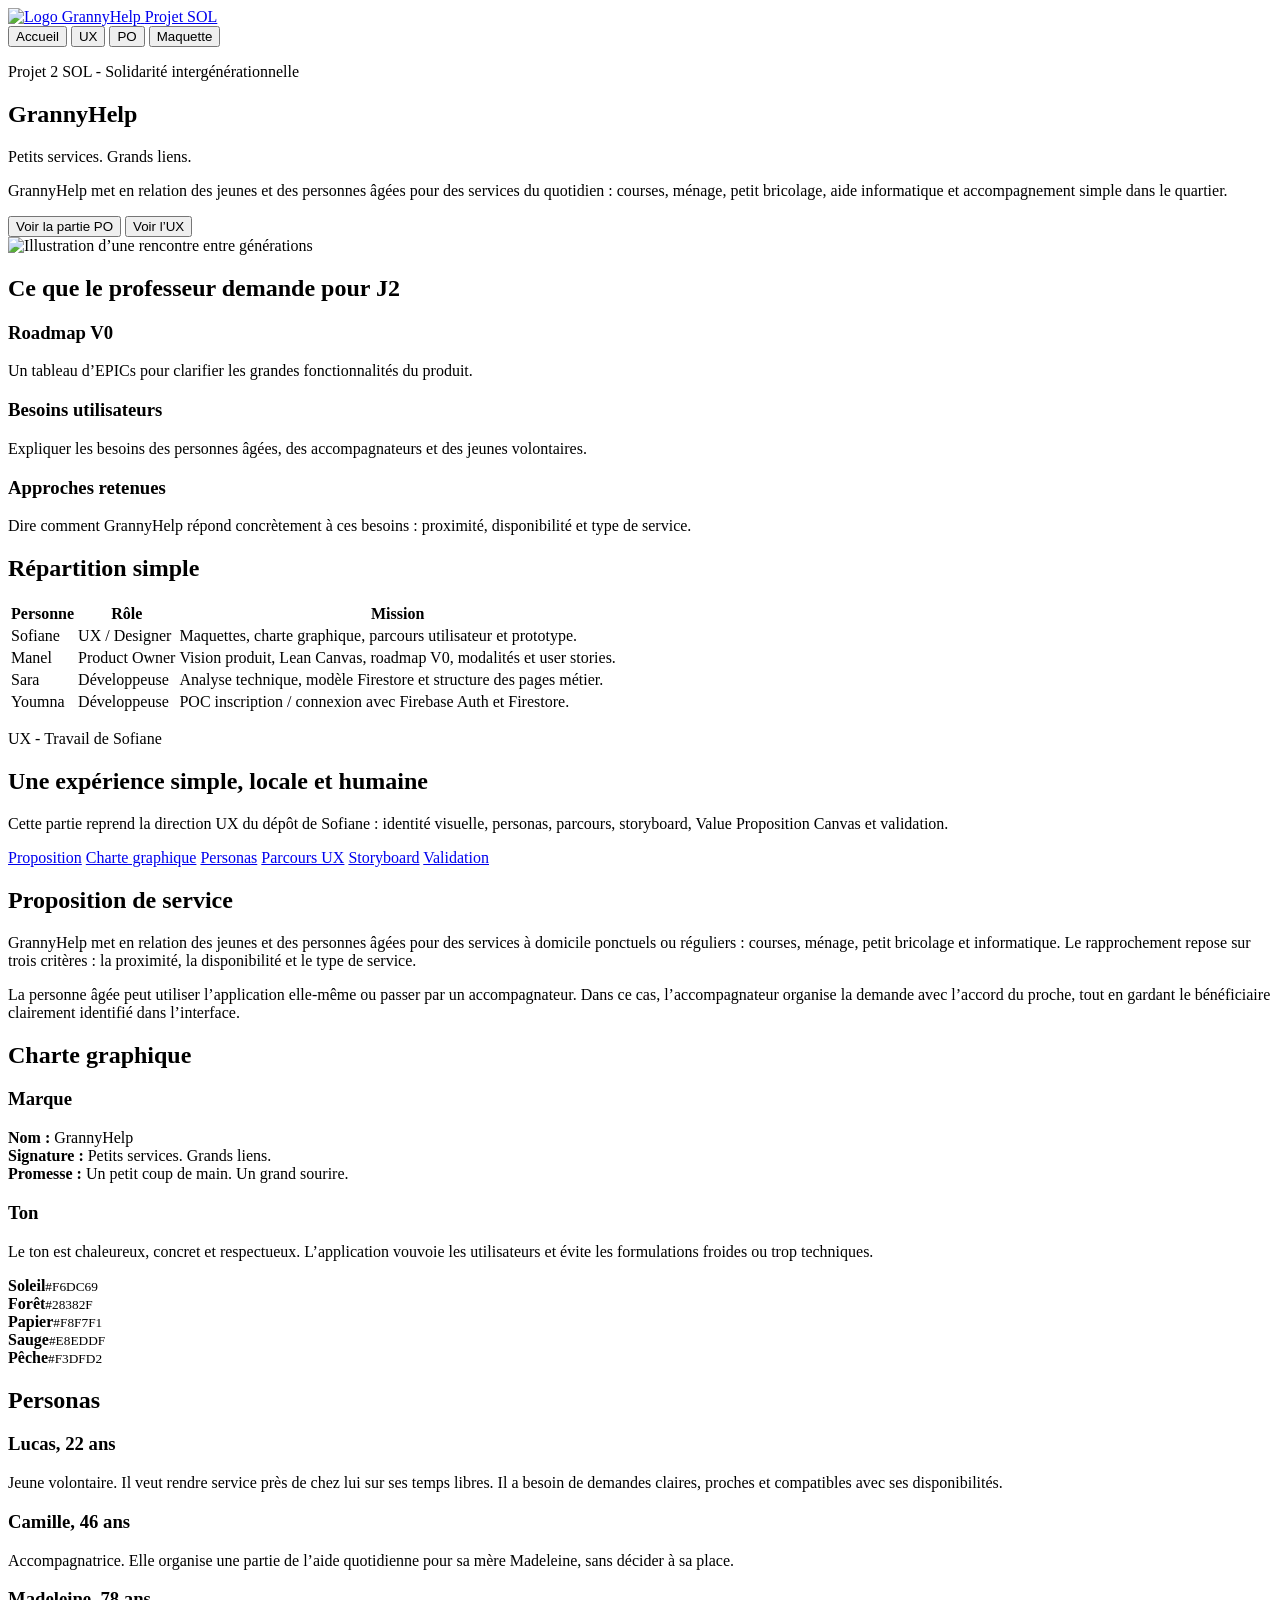
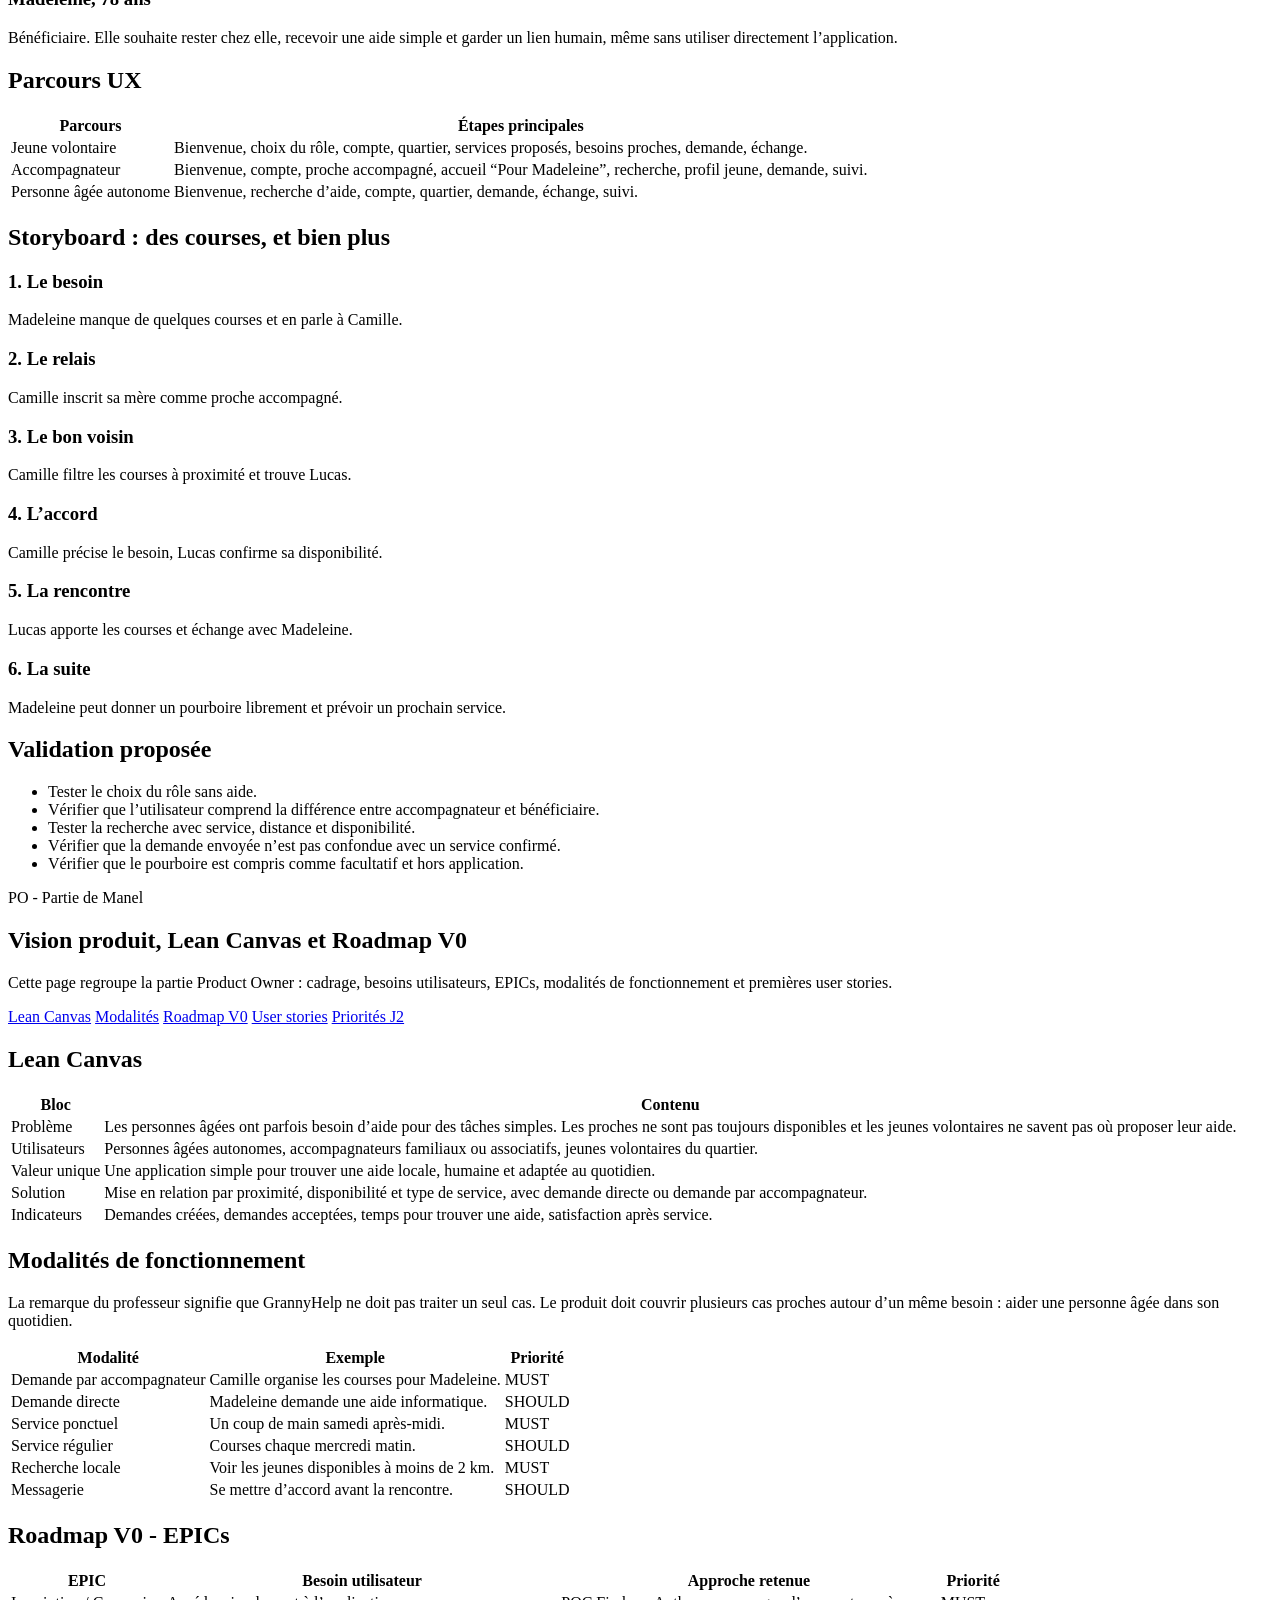
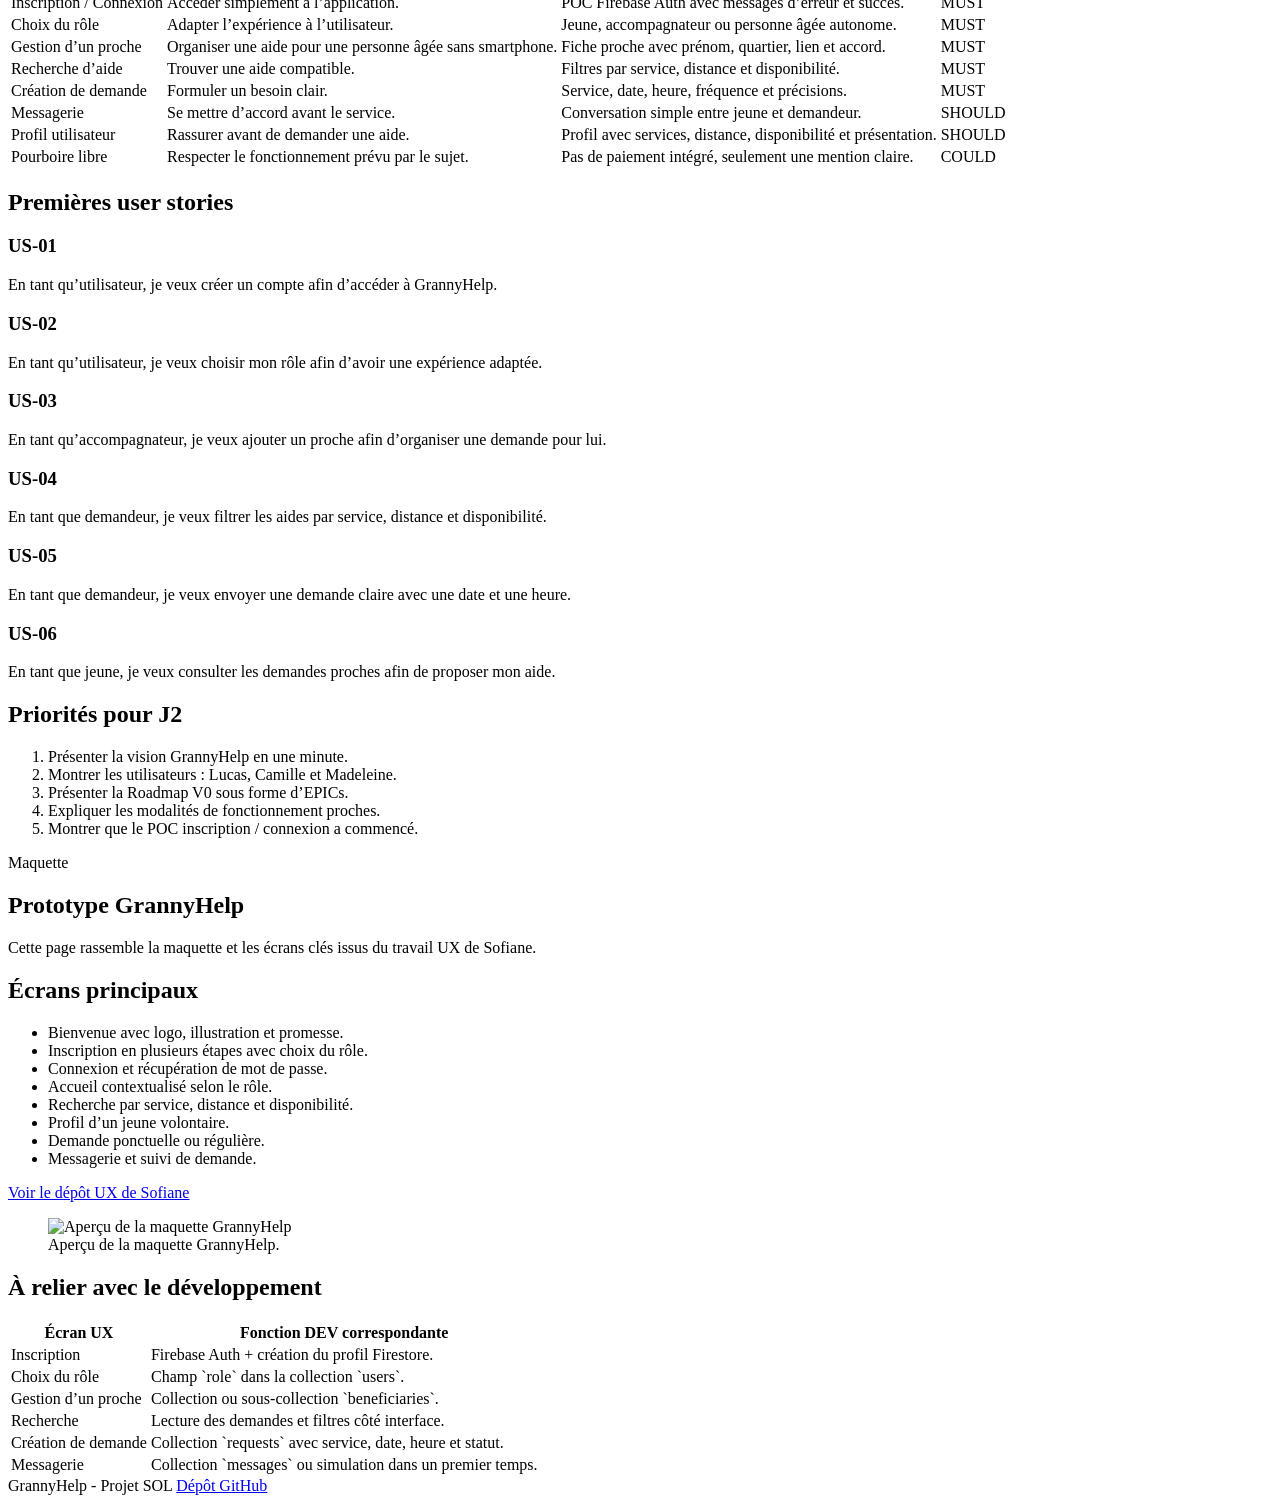
==== index.html @ 45eb7503 "site: add SOL presentation website" ====
<!doctype html>
<html lang="fr">
<head>
  <meta charset="utf-8">
  <meta name="viewport" content="width=device-width, initial-scale=1">
  <title>GrannyHelp - Projet SOL</title>
  <link rel="stylesheet" href="styles.css">
</head>
<body>
  <header class="topbar">
    <a class="brand" href="#accueil" aria-label="Accueil GrannyHelp">
      <img src="https://raw.githubusercontent.com/soooofiane/UX-Sol/main/Group%201.png" alt="Logo GrannyHelp">
      <span>Projet SOL</span>
    </a>
    <nav class="main-nav" aria-label="Navigation principale">
      <button class="nav-link active" data-page="accueil">Accueil</button>
      <button class="nav-link" data-page="ux">UX</button>
      <button class="nav-link" data-page="po">PO</button>
      <button class="nav-link" data-page="maquette">Maquette</button>
    </nav>
  </header>

  <main>
    <section id="accueil" class="page active-page">
      <div class="hero">
        <div class="hero-copy">
          <p class="eyebrow">Projet 2 SOL - Solidarité intergénérationnelle</p>
          <h1>GrannyHelp</h1>
          <p class="tagline">Petits services. Grands liens.</p>
          <p class="lead">GrannyHelp met en relation des jeunes et des personnes âgées pour des services du quotidien : courses, ménage, petit bricolage, aide informatique et accompagnement simple dans le quartier.</p>
          <div class="hero-actions">
            <button class="primary-action" data-page="po">Voir la partie PO</button>
            <button class="secondary-action" data-page="ux">Voir l’UX</button>
          </div>
        </div>
        <div class="hero-visual">
          <img src="https://raw.githubusercontent.com/soooofiane/UX-Sol/main/Frame.png" alt="Illustration d’une rencontre entre générations">
        </div>
      </div>

      <section class="section-band">
        <h2>Ce que le professeur demande pour J2</h2>
        <div class="grid three">
          <article class="card"><h3>Roadmap V0</h3><p>Un tableau d’EPICs pour clarifier les grandes fonctionnalités du produit.</p></article>
          <article class="card"><h3>Besoins utilisateurs</h3><p>Expliquer les besoins des personnes âgées, des accompagnateurs et des jeunes volontaires.</p></article>
          <article class="card"><h3>Approches retenues</h3><p>Dire comment GrannyHelp répond concrètement à ces besoins : proximité, disponibilité et type de service.</p></article>
        </div>
      </section>

      <section class="section-band muted-band">
        <h2>Répartition simple</h2>
        <div class="table-wrap">
          <table>
            <thead><tr><th>Personne</th><th>Rôle</th><th>Mission</th></tr></thead>
            <tbody>
              <tr><td>Sofiane</td><td>UX / Designer</td><td>Maquettes, charte graphique, parcours utilisateur et prototype.</td></tr>
              <tr><td>Manel</td><td>Product Owner</td><td>Vision produit, Lean Canvas, roadmap V0, modalités et user stories.</td></tr>
              <tr><td>Sara</td><td>Développeuse</td><td>Analyse technique, modèle Firestore et structure des pages métier.</td></tr>
              <tr><td>Youmna</td><td>Développeuse</td><td>POC inscription / connexion avec Firebase Auth et Firestore.</td></tr>
            </tbody>
          </table>
        </div>
      </section>
    </section>

    <section id="ux" class="page">
      <div class="page-heading">
        <p class="eyebrow">UX - Travail de Sofiane</p>
        <h1>Une expérience simple, locale et humaine</h1>
        <p>Cette partie reprend la direction UX du dépôt de Sofiane : identité visuelle, personas, parcours, storyboard, Value Proposition Canvas et validation.</p>
      </div>

      <div class="subnav" aria-label="Sous-menu UX">
        <a href="#ux-proposition">Proposition</a>
        <a href="#ux-charte">Charte graphique</a>
        <a href="#ux-personas">Personas</a>
        <a href="#ux-parcours">Parcours UX</a>
        <a href="#ux-storyboard">Storyboard</a>
        <a href="#ux-validation">Validation</a>
      </div>

      <section id="ux-proposition" class="section-band">
        <h2>Proposition de service</h2>
        <p>GrannyHelp met en relation des jeunes et des personnes âgées pour des services à domicile ponctuels ou réguliers : courses, ménage, petit bricolage et informatique. Le rapprochement repose sur trois critères : la proximité, la disponibilité et le type de service.</p>
        <p>La personne âgée peut utiliser l’application elle-même ou passer par un accompagnateur. Dans ce cas, l’accompagnateur organise la demande avec l’accord du proche, tout en gardant le bénéficiaire clairement identifié dans l’interface.</p>
      </section>

      <section id="ux-charte" class="section-band muted-band">
        <h2>Charte graphique</h2>
        <div class="grid two">
          <article class="card"><h3>Marque</h3><p><strong>Nom :</strong> GrannyHelp<br><strong>Signature :</strong> Petits services. Grands liens.<br><strong>Promesse :</strong> Un petit coup de main. Un grand sourire.</p></article>
          <article class="card"><h3>Ton</h3><p>Le ton est chaleureux, concret et respectueux. L’application vouvoie les utilisateurs et évite les formulations froides ou trop techniques.</p></article>
        </div>
        <div class="swatches">
          <div><span style="background:#F6DC69"></span><strong>Soleil</strong><small>#F6DC69</small></div>
          <div><span style="background:#28382F"></span><strong>Forêt</strong><small>#28382F</small></div>
          <div><span style="background:#F8F7F1"></span><strong>Papier</strong><small>#F8F7F1</small></div>
          <div><span style="background:#E8EDDF"></span><strong>Sauge</strong><small>#E8EDDF</small></div>
          <div><span style="background:#F3DFD2"></span><strong>Pêche</strong><small>#F3DFD2</small></div>
        </div>
      </section>

      <section id="ux-personas" class="section-band">
        <h2>Personas</h2>
        <div class="grid three">
          <article class="card"><h3>Lucas, 22 ans</h3><p>Jeune volontaire. Il veut rendre service près de chez lui sur ses temps libres. Il a besoin de demandes claires, proches et compatibles avec ses disponibilités.</p></article>
          <article class="card"><h3>Camille, 46 ans</h3><p>Accompagnatrice. Elle organise une partie de l’aide quotidienne pour sa mère Madeleine, sans décider à sa place.</p></article>
          <article class="card"><h3>Madeleine, 78 ans</h3><p>Bénéficiaire. Elle souhaite rester chez elle, recevoir une aide simple et garder un lien humain, même sans utiliser directement l’application.</p></article>
        </div>
      </section>

      <section id="ux-parcours" class="section-band muted-band">
        <h2>Parcours UX</h2>
        <div class="table-wrap">
          <table>
            <thead><tr><th>Parcours</th><th>Étapes principales</th></tr></thead>
            <tbody>
              <tr><td>Jeune volontaire</td><td>Bienvenue, choix du rôle, compte, quartier, services proposés, besoins proches, demande, échange.</td></tr>
              <tr><td>Accompagnateur</td><td>Bienvenue, compte, proche accompagné, accueil “Pour Madeleine”, recherche, profil jeune, demande, suivi.</td></tr>
              <tr><td>Personne âgée autonome</td><td>Bienvenue, recherche d’aide, compte, quartier, demande, échange, suivi.</td></tr>
            </tbody>
          </table>
        </div>
      </section>

      <section id="ux-storyboard" class="section-band">
        <h2>Storyboard : des courses, et bien plus</h2>
        <div class="grid three">
          <article class="card"><h3>1. Le besoin</h3><p>Madeleine manque de quelques courses et en parle à Camille.</p></article>
          <article class="card"><h3>2. Le relais</h3><p>Camille inscrit sa mère comme proche accompagné.</p></article>
          <article class="card"><h3>3. Le bon voisin</h3><p>Camille filtre les courses à proximité et trouve Lucas.</p></article>
          <article class="card"><h3>4. L’accord</h3><p>Camille précise le besoin, Lucas confirme sa disponibilité.</p></article>
          <article class="card"><h3>5. La rencontre</h3><p>Lucas apporte les courses et échange avec Madeleine.</p></article>
          <article class="card"><h3>6. La suite</h3><p>Madeleine peut donner un pourboire librement et prévoir un prochain service.</p></article>
        </div>
      </section>

      <section id="ux-validation" class="section-band muted-band">
        <h2>Validation proposée</h2>
        <ul class="checklist">
          <li>Tester le choix du rôle sans aide.</li>
          <li>Vérifier que l’utilisateur comprend la différence entre accompagnateur et bénéficiaire.</li>
          <li>Tester la recherche avec service, distance et disponibilité.</li>
          <li>Vérifier que la demande envoyée n’est pas confondue avec un service confirmé.</li>
          <li>Vérifier que le pourboire est compris comme facultatif et hors application.</li>
        </ul>
      </section>
    </section>

    <section id="po" class="page">
      <div class="page-heading">
        <p class="eyebrow">PO - Partie de Manel</p>
        <h1>Vision produit, Lean Canvas et Roadmap V0</h1>
        <p>Cette page regroupe la partie Product Owner : cadrage, besoins utilisateurs, EPICs, modalités de fonctionnement et premières user stories.</p>
      </div>

      <div class="subnav" aria-label="Sous-menu PO">
        <a href="#po-lean">Lean Canvas</a>
        <a href="#po-modalites">Modalités</a>
        <a href="#po-roadmap">Roadmap V0</a>
        <a href="#po-stories">User stories</a>
        <a href="#po-priorites">Priorités J2</a>
      </div>

      <section id="po-lean" class="section-band">
        <h2>Lean Canvas</h2>
        <div class="table-wrap">
          <table>
            <thead><tr><th>Bloc</th><th>Contenu</th></tr></thead>
            <tbody>
              <tr><td>Problème</td><td>Les personnes âgées ont parfois besoin d’aide pour des tâches simples. Les proches ne sont pas toujours disponibles et les jeunes volontaires ne savent pas où proposer leur aide.</td></tr>
              <tr><td>Utilisateurs</td><td>Personnes âgées autonomes, accompagnateurs familiaux ou associatifs, jeunes volontaires du quartier.</td></tr>
              <tr><td>Valeur unique</td><td>Une application simple pour trouver une aide locale, humaine et adaptée au quotidien.</td></tr>
              <tr><td>Solution</td><td>Mise en relation par proximité, disponibilité et type de service, avec demande directe ou demande par accompagnateur.</td></tr>
              <tr><td>Indicateurs</td><td>Demandes créées, demandes acceptées, temps pour trouver une aide, satisfaction après service.</td></tr>
            </tbody>
          </table>
        </div>
      </section>

      <section id="po-modalites" class="section-band muted-band">
        <h2>Modalités de fonctionnement</h2>
        <p>La remarque du professeur signifie que GrannyHelp ne doit pas traiter un seul cas. Le produit doit couvrir plusieurs cas proches autour d’un même besoin : aider une personne âgée dans son quotidien.</p>
        <div class="table-wrap">
          <table>
            <thead><tr><th>Modalité</th><th>Exemple</th><th>Priorité</th></tr></thead>
            <tbody>
              <tr><td>Demande par accompagnateur</td><td>Camille organise les courses pour Madeleine.</td><td>MUST</td></tr>
              <tr><td>Demande directe</td><td>Madeleine demande une aide informatique.</td><td>SHOULD</td></tr>
              <tr><td>Service ponctuel</td><td>Un coup de main samedi après-midi.</td><td>MUST</td></tr>
              <tr><td>Service régulier</td><td>Courses chaque mercredi matin.</td><td>SHOULD</td></tr>
              <tr><td>Recherche locale</td><td>Voir les jeunes disponibles à moins de 2 km.</td><td>MUST</td></tr>
              <tr><td>Messagerie</td><td>Se mettre d’accord avant la rencontre.</td><td>SHOULD</td></tr>
            </tbody>
          </table>
        </div>
      </section>

      <section id="po-roadmap" class="section-band">
        <h2>Roadmap V0 - EPICs</h2>
        <div class="table-wrap">
          <table>
            <thead><tr><th>EPIC</th><th>Besoin utilisateur</th><th>Approche retenue</th><th>Priorité</th></tr></thead>
            <tbody>
              <tr><td>Inscription / Connexion</td><td>Accéder simplement à l’application.</td><td>POC Firebase Auth avec messages d’erreur et succès.</td><td>MUST</td></tr>
              <tr><td>Choix du rôle</td><td>Adapter l’expérience à l’utilisateur.</td><td>Jeune, accompagnateur ou personne âgée autonome.</td><td>MUST</td></tr>
              <tr><td>Gestion d’un proche</td><td>Organiser une aide pour une personne âgée sans smartphone.</td><td>Fiche proche avec prénom, quartier, lien et accord.</td><td>MUST</td></tr>
              <tr><td>Recherche d’aide</td><td>Trouver une aide compatible.</td><td>Filtres par service, distance et disponibilité.</td><td>MUST</td></tr>
              <tr><td>Création de demande</td><td>Formuler un besoin clair.</td><td>Service, date, heure, fréquence et précisions.</td><td>MUST</td></tr>
              <tr><td>Messagerie</td><td>Se mettre d’accord avant le service.</td><td>Conversation simple entre jeune et demandeur.</td><td>SHOULD</td></tr>
              <tr><td>Profil utilisateur</td><td>Rassurer avant de demander une aide.</td><td>Profil avec services, distance, disponibilité et présentation.</td><td>SHOULD</td></tr>
              <tr><td>Pourboire libre</td><td>Respecter le fonctionnement prévu par le sujet.</td><td>Pas de paiement intégré, seulement une mention claire.</td><td>COULD</td></tr>
            </tbody>
          </table>
        </div>
      </section>

      <section id="po-stories" class="section-band muted-band">
        <h2>Premières user stories</h2>
        <div class="grid two">
          <article class="card"><h3>US-01</h3><p>En tant qu’utilisateur, je veux créer un compte afin d’accéder à GrannyHelp.</p></article>
          <article class="card"><h3>US-02</h3><p>En tant qu’utilisateur, je veux choisir mon rôle afin d’avoir une expérience adaptée.</p></article>
          <article class="card"><h3>US-03</h3><p>En tant qu’accompagnateur, je veux ajouter un proche afin d’organiser une demande pour lui.</p></article>
          <article class="card"><h3>US-04</h3><p>En tant que demandeur, je veux filtrer les aides par service, distance et disponibilité.</p></article>
          <article class="card"><h3>US-05</h3><p>En tant que demandeur, je veux envoyer une demande claire avec une date et une heure.</p></article>
          <article class="card"><h3>US-06</h3><p>En tant que jeune, je veux consulter les demandes proches afin de proposer mon aide.</p></article>
        </div>
      </section>

      <section id="po-priorites" class="section-band">
        <h2>Priorités pour J2</h2>
        <ol class="steps">
          <li>Présenter la vision GrannyHelp en une minute.</li>
          <li>Montrer les utilisateurs : Lucas, Camille et Madeleine.</li>
          <li>Présenter la Roadmap V0 sous forme d’EPICs.</li>
          <li>Expliquer les modalités de fonctionnement proches.</li>
          <li>Montrer que le POC inscription / connexion a commencé.</li>
        </ol>
      </section>
    </section>

    <section id="maquette" class="page">
      <div class="page-heading">
        <p class="eyebrow">Maquette</p>
        <h1>Prototype GrannyHelp</h1>
        <p>Cette page rassemble la maquette et les écrans clés issus du travail UX de Sofiane.</p>
      </div>

      <section class="section-band">
        <div class="mockup-layout">
          <div>
            <h2>Écrans principaux</h2>
            <ul class="checklist">
              <li>Bienvenue avec logo, illustration et promesse.</li>
              <li>Inscription en plusieurs étapes avec choix du rôle.</li>
              <li>Connexion et récupération de mot de passe.</li>
              <li>Accueil contextualisé selon le rôle.</li>
              <li>Recherche par service, distance et disponibilité.</li>
              <li>Profil d’un jeune volontaire.</li>
              <li>Demande ponctuelle ou régulière.</li>
              <li>Messagerie et suivi de demande.</li>
            </ul>
            <a class="external-link" href="https://github.com/soooofiane/UX-Sol" target="_blank" rel="noreferrer">Voir le dépôt UX de Sofiane</a>
          </div>
          <figure class="mockup-preview">
            <img src="https://raw.githubusercontent.com/soooofiane/UX-Sol/main/grannyhelp-preview.png" alt="Aperçu de la maquette GrannyHelp">
            <figcaption>Aperçu de la maquette GrannyHelp.</figcaption>
          </figure>
        </div>
      </section>

      <section class="section-band muted-band">
        <h2>À relier avec le développement</h2>
        <div class="table-wrap">
          <table>
            <thead><tr><th>Écran UX</th><th>Fonction DEV correspondante</th></tr></thead>
            <tbody>
              <tr><td>Inscription</td><td>Firebase Auth + création du profil Firestore.</td></tr>
              <tr><td>Choix du rôle</td><td>Champ `role` dans la collection `users`.</td></tr>
              <tr><td>Gestion d’un proche</td><td>Collection ou sous-collection `beneficiaries`.</td></tr>
              <tr><td>Recherche</td><td>Lecture des demandes et filtres côté interface.</td></tr>
              <tr><td>Création de demande</td><td>Collection `requests` avec service, date, heure et statut.</td></tr>
              <tr><td>Messagerie</td><td>Collection `messages` ou simulation dans un premier temps.</td></tr>
            </tbody>
          </table>
        </div>
      </section>
    </section>
  </main>

  <footer class="footer">
    <span>GrannyHelp - Projet SOL</span>
    <a href="https://github.com/manelsdn/SOL">Dépôt GitHub</a>
  </footer>

  <script src="app.js"></script>
</body>
</html>
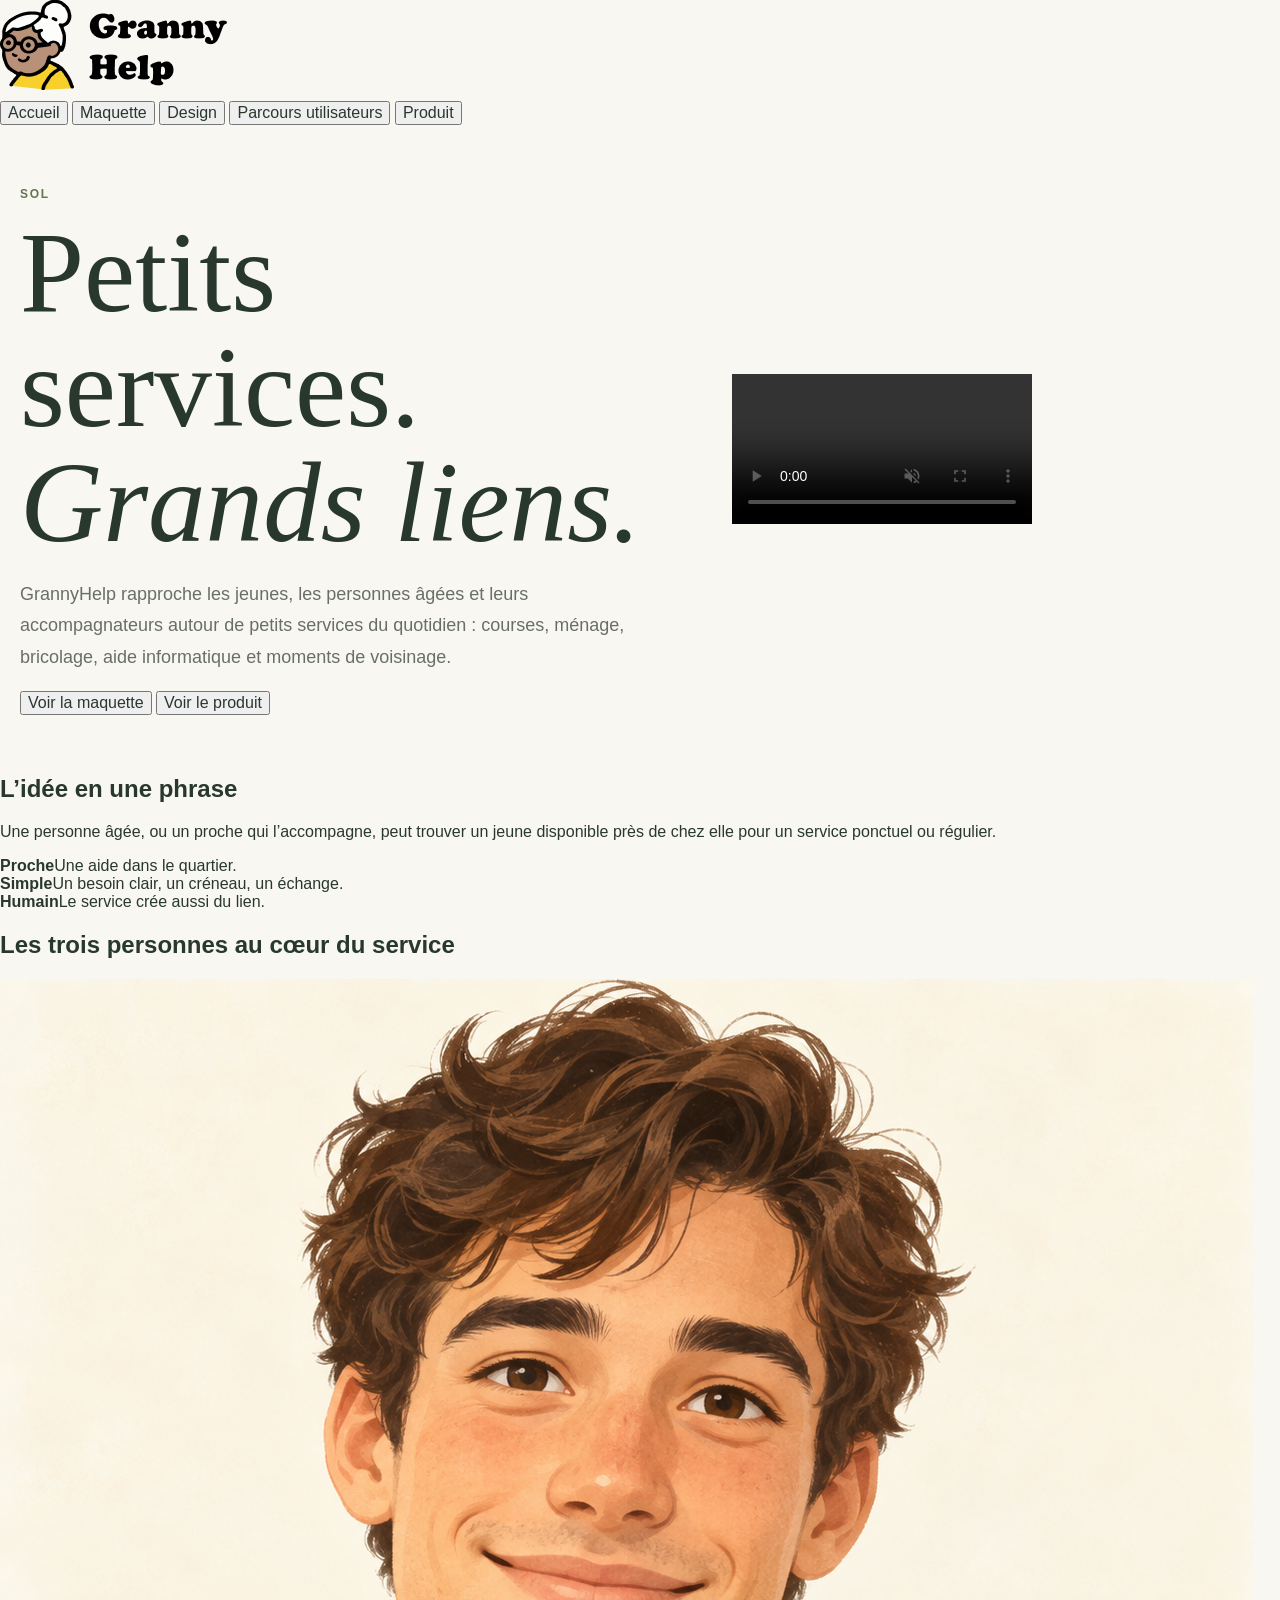
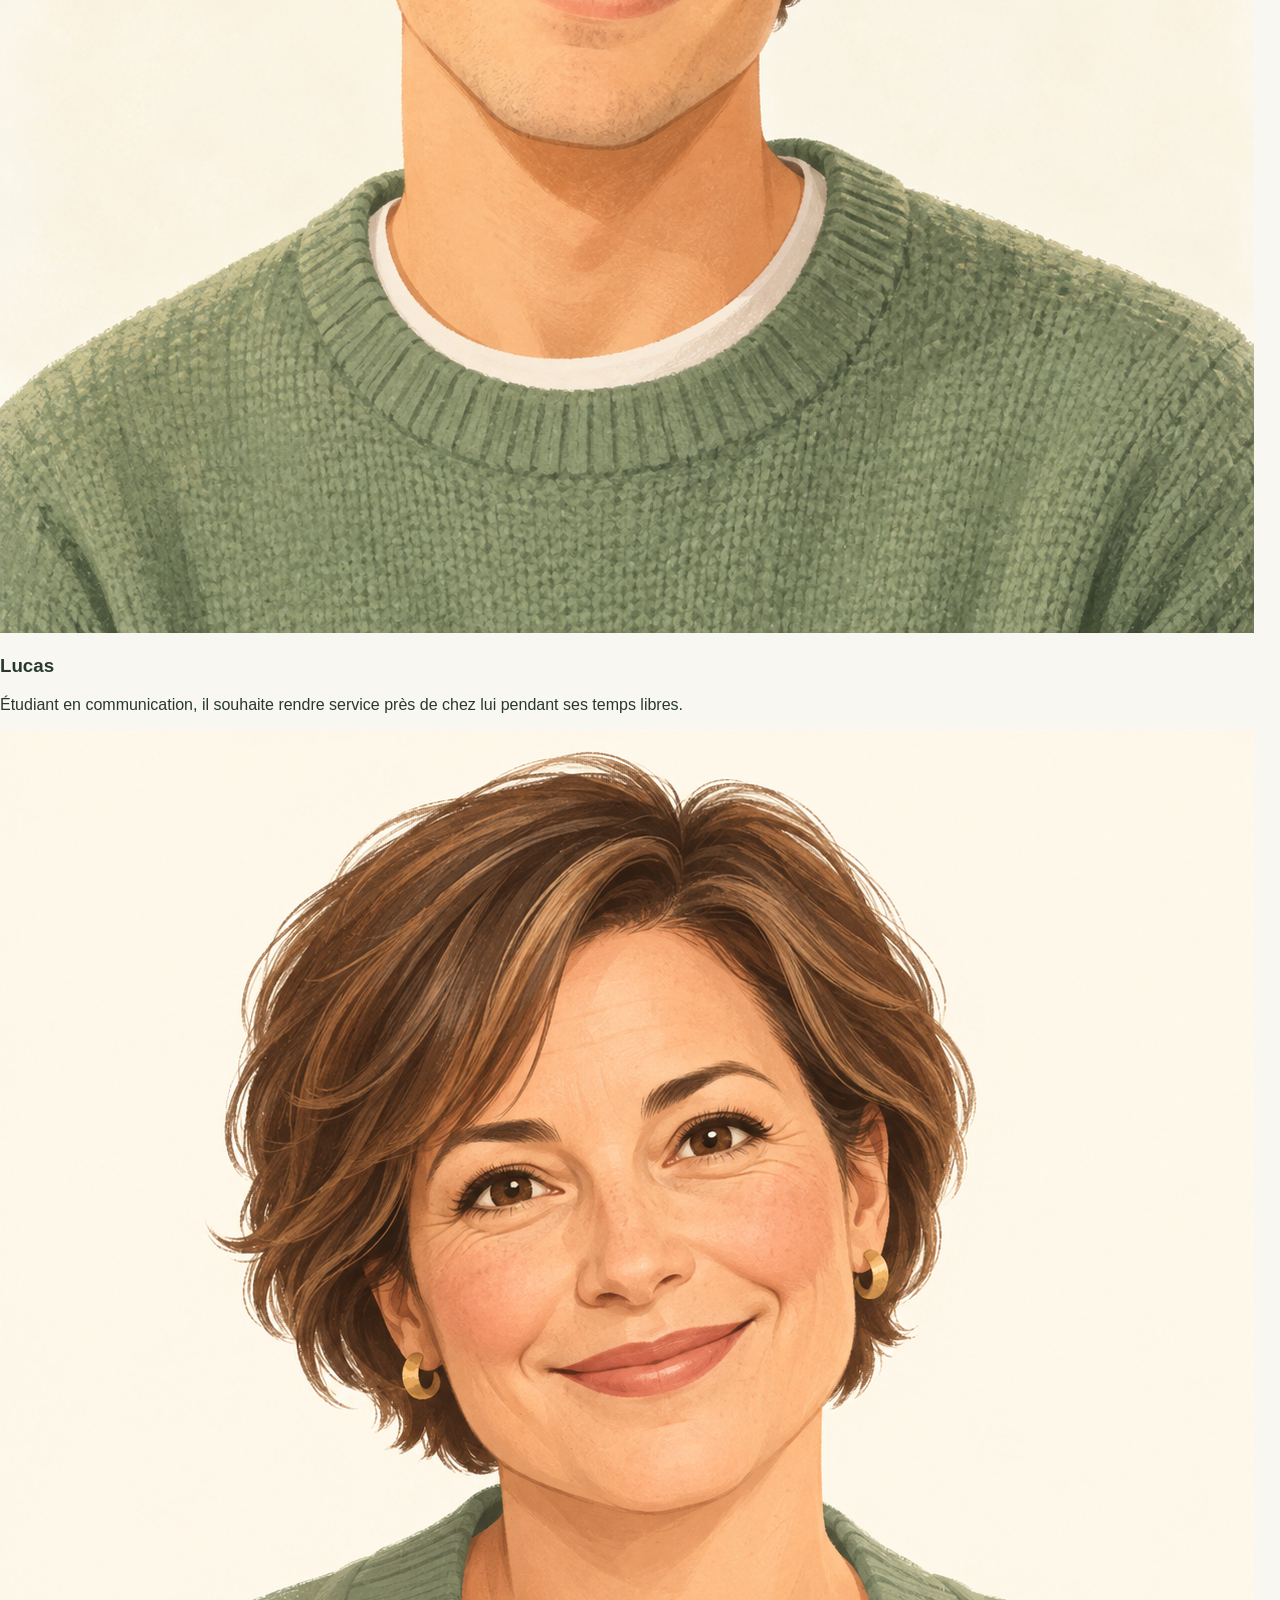
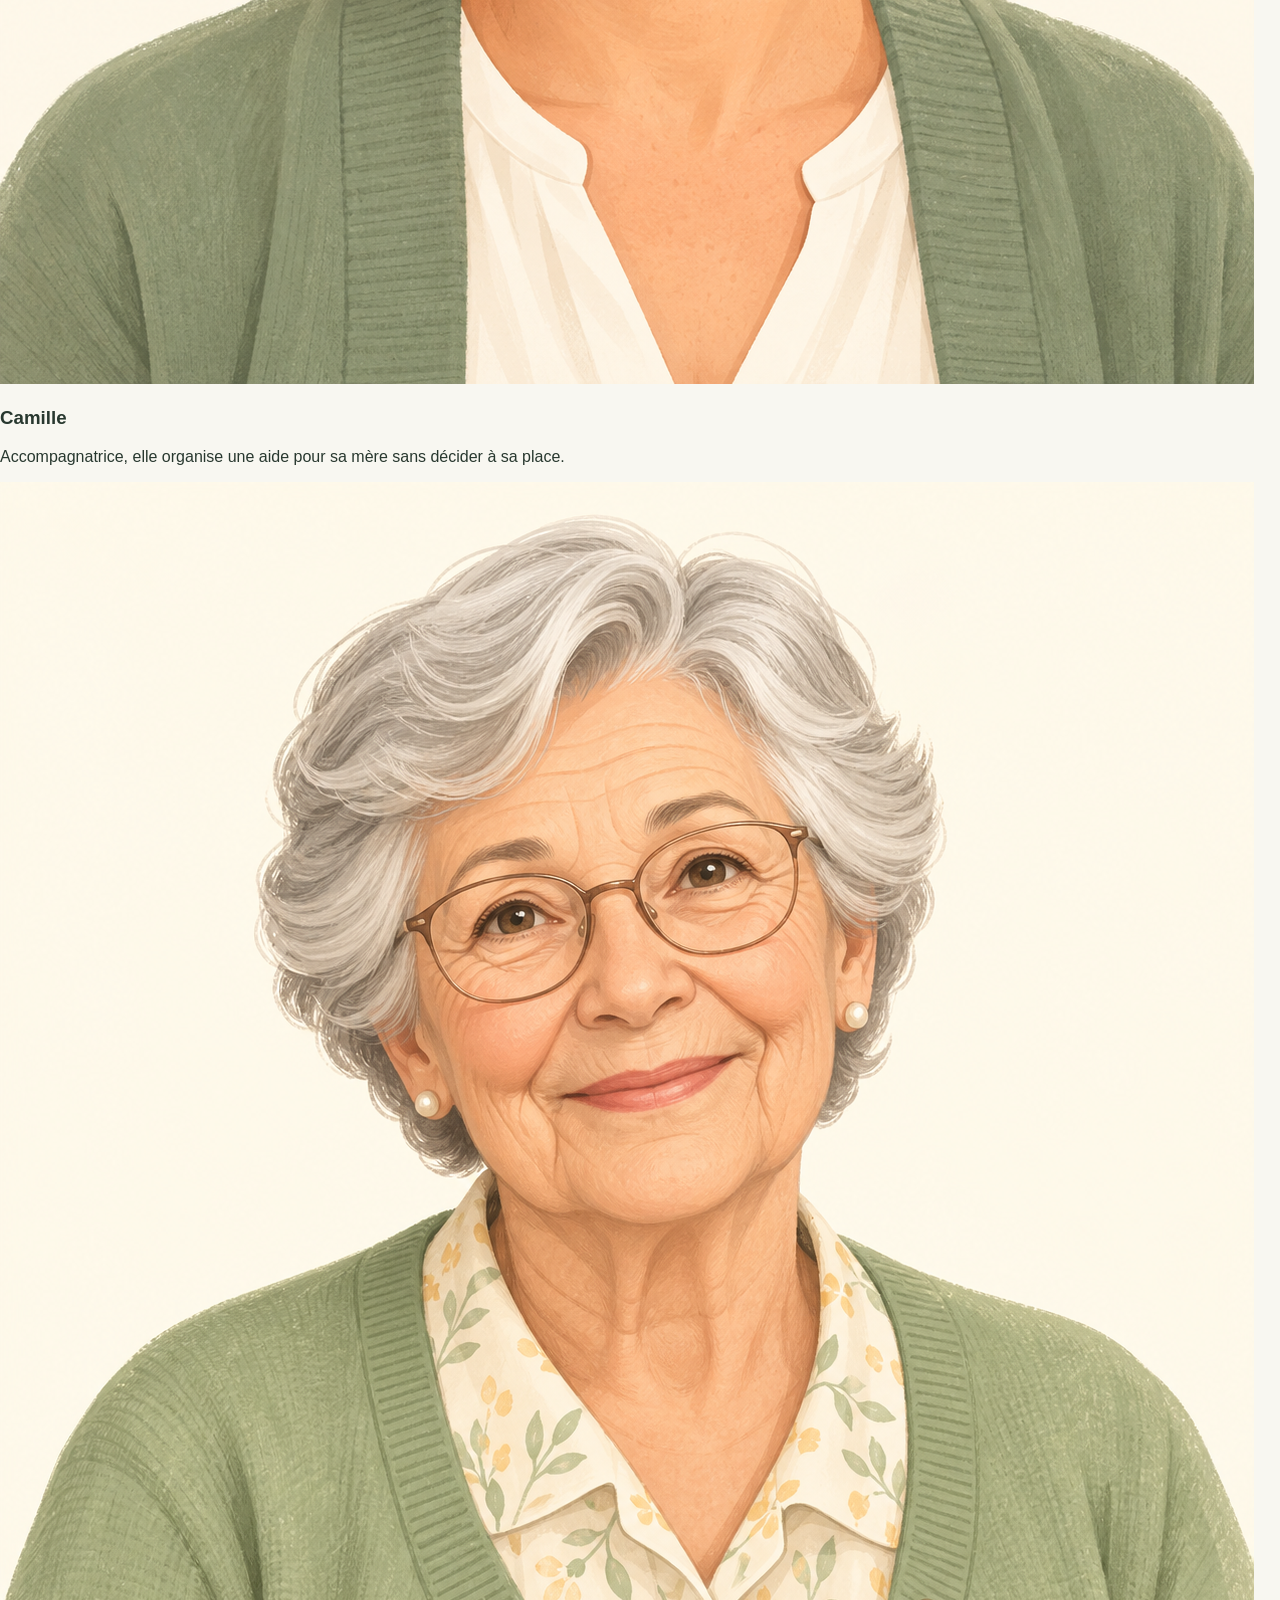
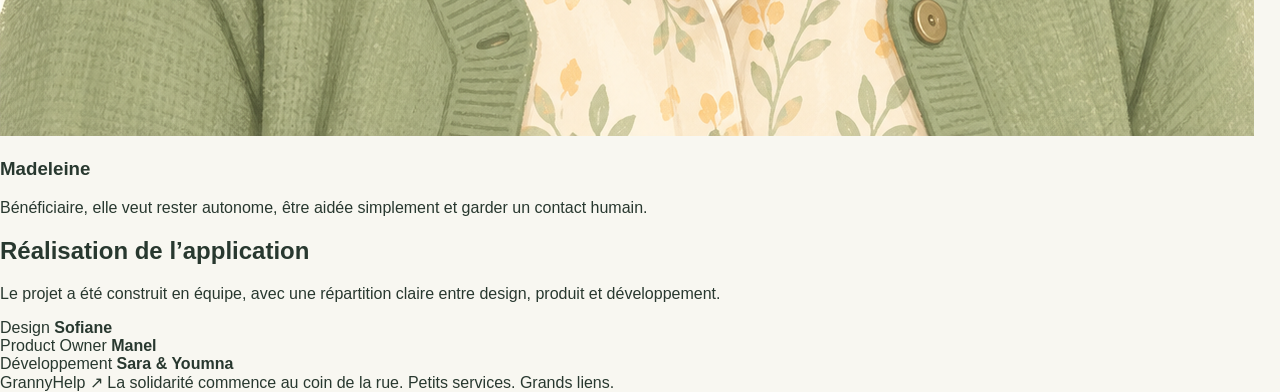
==== commit 23f039ed: "Ajout du site SOL complet" ====
--- a/index.html
+++ b/index.html
@@ -3,296 +3,583 @@
 <head>
   <meta charset="utf-8">
   <meta name="viewport" content="width=device-width, initial-scale=1">
-  <title>GrannyHelp - Projet SOL</title>
-  <link rel="stylesheet" href="styles.css">
+  <title>GrannyHelp - Petits services. Grands liens.</title>
+  <link rel="icon" type="image/png" href="assets/logo.png?v=favicon-1">
+  <link rel="shortcut icon" type="image/png" href="assets/logo.png?v=favicon-1">
+  <link rel="stylesheet" href="styles.css?v=home-video-1">
 </head>
 <body>
-  <header class="topbar">
-    <a class="brand" href="#accueil" aria-label="Accueil GrannyHelp">
-      <img src="https://raw.githubusercontent.com/soooofiane/UX-Sol/main/Group%201.png" alt="Logo GrannyHelp">
-      <span>Projet SOL</span>
+  <header class="studio-header">
+    <a class="studio-brand" href="#accueil" aria-label="GrannyHelp">
+      <img src="assets/logo.png" alt="GrannyHelp">
     </a>
-    <nav class="main-nav" aria-label="Navigation principale">
-      <button class="nav-link active" data-page="accueil">Accueil</button>
-      <button class="nav-link" data-page="ux">UX</button>
-      <button class="nav-link" data-page="po">PO</button>
-      <button class="nav-link" data-page="maquette">Maquette</button>
+    <nav aria-label="Dossier de conception">
+      <button class="studio-tab active" data-panel="accueil" aria-pressed="true">Accueil</button>
+      <button class="studio-tab" data-panel="maquettes" aria-pressed="false">Maquette</button>
+      <button class="studio-tab" data-panel="charte" aria-pressed="false">Design</button>
+      <button class="studio-tab" data-panel="parcours" aria-pressed="false">Parcours utilisateurs</button>
+      <button class="studio-tab" data-panel="produit" aria-pressed="false">Produit</button>
     </nav>
   </header>
 
   <main>
-    <section id="accueil" class="page active-page">
+    <section id="accueil" class="studio-panel">
       <div class="hero">
         <div class="hero-copy">
-          <p class="eyebrow">Projet 2 SOL - Solidarité intergénérationnelle</p>
-          <h1>GrannyHelp</h1>
-          <p class="tagline">Petits services. Grands liens.</p>
-          <p class="lead">GrannyHelp met en relation des jeunes et des personnes âgées pour des services du quotidien : courses, ménage, petit bricolage, aide informatique et accompagnement simple dans le quartier.</p>
-          <div class="hero-actions">
-            <button class="primary-action" data-page="po">Voir la partie PO</button>
-            <button class="secondary-action" data-page="ux">Voir l’UX</button>
-          </div>
-        </div>
-        <div class="hero-visual">
-          <img src="https://raw.githubusercontent.com/soooofiane/UX-Sol/main/Frame.png" alt="Illustration d’une rencontre entre générations">
-        </div>
+          <p class="eyebrow">SOL</p>
+          <h1>Petits services.<br><em>Grands liens.</em></h1>
+          <p class="lead">GrannyHelp rapproche les jeunes, les personnes âgées et leurs accompagnateurs autour de petits services du quotidien : courses, ménage, bricolage, aide informatique et moments de voisinage.</p>
+          <div class="actions">
+            <button class="home-primary" data-panel="maquettes">Voir la maquette</button>
+            <button class="home-secondary" data-panel="produit">Voir le produit</button>
+          </div>
+        </div>
+        <figure class="hero-art">
+          <video class="hero-video" src="assets/mami.mp4" autoplay muted loop playsinline controls aria-label="Vidéo de présentation GrannyHelp"></video>
+        </figure>
       </div>
 
-      <section class="section-band">
-        <h2>Ce que le professeur demande pour J2</h2>
-        <div class="grid three">
-          <article class="card"><h3>Roadmap V0</h3><p>Un tableau d’EPICs pour clarifier les grandes fonctionnalités du produit.</p></article>
-          <article class="card"><h3>Besoins utilisateurs</h3><p>Expliquer les besoins des personnes âgées, des accompagnateurs et des jeunes volontaires.</p></article>
-          <article class="card"><h3>Approches retenues</h3><p>Dire comment GrannyHelp répond concrètement à ces besoins : proximité, disponibilité et type de service.</p></article>
-        </div>
-      </section>
-
-      <section class="section-band muted-band">
-        <h2>Répartition simple</h2>
-        <div class="table-wrap">
-          <table>
-            <thead><tr><th>Personne</th><th>Rôle</th><th>Mission</th></tr></thead>
-            <tbody>
-              <tr><td>Sofiane</td><td>UX / Designer</td><td>Maquettes, charte graphique, parcours utilisateur et prototype.</td></tr>
-              <tr><td>Manel</td><td>Product Owner</td><td>Vision produit, Lean Canvas, roadmap V0, modalités et user stories.</td></tr>
-              <tr><td>Sara</td><td>Développeuse</td><td>Analyse technique, modèle Firestore et structure des pages métier.</td></tr>
-              <tr><td>Youmna</td><td>Développeuse</td><td>POC inscription / connexion avec Firebase Auth et Firestore.</td></tr>
-            </tbody>
-          </table>
+      <section class="home-band">
+        <div>
+          <h2>L’idée en une phrase</h2>
+          <p>Une personne âgée, ou un proche qui l’accompagne, peut trouver un jeune disponible près de chez elle pour un service ponctuel ou régulier.</p>
+        </div>
+        <div class="home-mini-grid">
+          <article><strong>Proche</strong><span>Une aide dans le quartier.</span></article>
+          <article><strong>Simple</strong><span>Un besoin clair, un créneau, un échange.</span></article>
+          <article><strong>Humain</strong><span>Le service crée aussi du lien.</span></article>
+        </div>
+      </section>
+
+      <section class="home-band">
+        <h2>Les trois personnes au cœur du service</h2>
+        <div class="home-cards three">
+          <article><img class="home-photo" src="assets/personas/lucas.png" alt="Portrait illustré de Lucas"><h3>Lucas</h3><p>Étudiant en communication, il souhaite rendre service près de chez lui pendant ses temps libres.</p></article>
+          <article><img class="home-photo" src="assets/personas/camille.png" alt="Portrait illustré de Camille"><h3>Camille</h3><p>Accompagnatrice, elle organise une aide pour sa mère sans décider à sa place.</p></article>
+          <article><img class="home-photo" src="assets/personas/madeleine.png" alt="Portrait illustré de Madeleine"><h3>Madeleine</h3><p>Bénéficiaire, elle veut rester autonome, être aidée simplement et garder un contact humain.</p></article>
+        </div>
+      </section>
+
+      <section class="home-band">
+        <h2>Réalisation de l’application</h2>
+        <p>Le projet a été construit en équipe, avec une répartition claire entre design, produit et développement.</p>
+        <div class="team-grid">
+          <article>
+            <span>Design</span>
+            <strong>Sofiane</strong>
+          </article>
+          <article>
+            <span>Product Owner</span>
+            <strong>Manel</strong>
+          </article>
+          <article>
+            <span>Développement</span>
+            <strong>Sara & Youmna</strong>
+          </article>
         </div>
       </section>
     </section>
 
-    <section id="ux" class="page">
-      <div class="page-heading">
-        <p class="eyebrow">UX - Travail de Sofiane</p>
-        <h1>Une expérience simple, locale et humaine</h1>
-        <p>Cette partie reprend la direction UX du dépôt de Sofiane : identité visuelle, personas, parcours, storyboard, Value Proposition Canvas et validation.</p>
+    <section id="maquettes" class="studio-panel" hidden>
+      <div class="intro">
+        <div>
+          <p class="eyebrow">L’ENTRAIDE, JUSTE À CÔTÉ.</p>
+          <h1>Petits services.<br><em>Grands liens.</em><span class="sparkle" aria-hidden="true">✳</span></h1>
+        </div>
+        <div class="intro-aside">
+          <p>Un coup de main pour le quotidien.<br>Une rencontre qui fait du bien.</p>
+          <p class="muted">GrannyHelp rapproche les générations,<br>à l’échelle d’un quartier.</p>
+          <span class="handwritten">On a tous à s’apporter ↙</span>
+        </div>
       </div>
-
-      <div class="subnav" aria-label="Sous-menu UX">
-        <a href="#ux-proposition">Proposition</a>
-        <a href="#ux-charte">Charte graphique</a>
-        <a href="#ux-personas">Personas</a>
-        <a href="#ux-parcours">Parcours UX</a>
-        <a href="#ux-storyboard">Storyboard</a>
-        <a href="#ux-validation">Validation</a>
+      <div class="canvas-toolbar">
+        <div class="screen-picker" aria-label="Écran à explorer">
+          <button class="selected" data-screen="overview" aria-pressed="true">Vue d’ensemble</button>
+          <button data-screen="welcome" aria-pressed="false">Bienvenue</button>
+          <button data-screen="signup" aria-pressed="false">Inscription</button>
+          <button data-screen="login" aria-pressed="false">Connexion</button>
+          <button data-screen="home" aria-pressed="false">Accueil</button>
+        </div>
+        <span class="prototype-note">Prototype interactif · données fictives</span>
       </div>
-
-      <section id="ux-proposition" class="section-band">
-        <h2>Proposition de service</h2>
-        <p>GrannyHelp met en relation des jeunes et des personnes âgées pour des services à domicile ponctuels ou réguliers : courses, ménage, petit bricolage et informatique. Le rapprochement repose sur trois critères : la proximité, la disponibilité et le type de service.</p>
-        <p>La personne âgée peut utiliser l’application elle-même ou passer par un accompagnateur. Dans ce cas, l’accompagnateur organise la demande avec l’accord du proche, tout en gardant le bénéficiaire clairement identifié dans l’interface.</p>
-      </section>
-
-      <section id="ux-charte" class="section-band muted-band">
-        <h2>Charte graphique</h2>
-        <div class="grid two">
-          <article class="card"><h3>Marque</h3><p><strong>Nom :</strong> GrannyHelp<br><strong>Signature :</strong> Petits services. Grands liens.<br><strong>Promesse :</strong> Un petit coup de main. Un grand sourire.</p></article>
-          <article class="card"><h3>Ton</h3><p>Le ton est chaleureux, concret et respectueux. L’application vouvoie les utilisateurs et évite les formulations froides ou trop techniques.</p></article>
-        </div>
-        <div class="swatches">
-          <div><span style="background:#F6DC69"></span><strong>Soleil</strong><small>#F6DC69</small></div>
-          <div><span style="background:#28382F"></span><strong>Forêt</strong><small>#28382F</small></div>
-          <div><span style="background:#F8F7F1"></span><strong>Papier</strong><small>#F8F7F1</small></div>
-          <div><span style="background:#E8EDDF"></span><strong>Sauge</strong><small>#E8EDDF</small></div>
-          <div><span style="background:#F3DFD2"></span><strong>Pêche</strong><small>#F3DFD2</small></div>
-        </div>
-      </section>
-
-      <section id="ux-personas" class="section-band">
-        <h2>Personas</h2>
-        <div class="grid three">
-          <article class="card"><h3>Lucas, 22 ans</h3><p>Jeune volontaire. Il veut rendre service près de chez lui sur ses temps libres. Il a besoin de demandes claires, proches et compatibles avec ses disponibilités.</p></article>
-          <article class="card"><h3>Camille, 46 ans</h3><p>Accompagnatrice. Elle organise une partie de l’aide quotidienne pour sa mère Madeleine, sans décider à sa place.</p></article>
-          <article class="card"><h3>Madeleine, 78 ans</h3><p>Bénéficiaire. Elle souhaite rester chez elle, recevoir une aide simple et garder un lien humain, même sans utiliser directement l’application.</p></article>
-        </div>
-      </section>
-
-      <section id="ux-parcours" class="section-band muted-band">
-        <h2>Parcours UX</h2>
-        <div class="table-wrap">
-          <table>
-            <thead><tr><th>Parcours</th><th>Étapes principales</th></tr></thead>
-            <tbody>
-              <tr><td>Jeune volontaire</td><td>Bienvenue, choix du rôle, compte, quartier, services proposés, besoins proches, demande, échange.</td></tr>
-              <tr><td>Accompagnateur</td><td>Bienvenue, compte, proche accompagné, accueil “Pour Madeleine”, recherche, profil jeune, demande, suivi.</td></tr>
-              <tr><td>Personne âgée autonome</td><td>Bienvenue, recherche d’aide, compte, quartier, demande, échange, suivi.</td></tr>
-            </tbody>
-          </table>
-        </div>
-      </section>
-
-      <section id="ux-storyboard" class="section-band">
-        <h2>Storyboard : des courses, et bien plus</h2>
-        <div class="grid three">
-          <article class="card"><h3>1. Le besoin</h3><p>Madeleine manque de quelques courses et en parle à Camille.</p></article>
-          <article class="card"><h3>2. Le relais</h3><p>Camille inscrit sa mère comme proche accompagné.</p></article>
-          <article class="card"><h3>3. Le bon voisin</h3><p>Camille filtre les courses à proximité et trouve Lucas.</p></article>
-          <article class="card"><h3>4. L’accord</h3><p>Camille précise le besoin, Lucas confirme sa disponibilité.</p></article>
-          <article class="card"><h3>5. La rencontre</h3><p>Lucas apporte les courses et échange avec Madeleine.</p></article>
-          <article class="card"><h3>6. La suite</h3><p>Madeleine peut donner un pourboire librement et prévoir un prochain service.</p></article>
-        </div>
-      </section>
-
-      <section id="ux-validation" class="section-band muted-band">
-        <h2>Validation proposée</h2>
-        <ul class="checklist">
-          <li>Tester le choix du rôle sans aide.</li>
-          <li>Vérifier que l’utilisateur comprend la différence entre accompagnateur et bénéficiaire.</li>
-          <li>Tester la recherche avec service, distance et disponibilité.</li>
-          <li>Vérifier que la demande envoyée n’est pas confondue avec un service confirmé.</li>
-          <li>Vérifier que le pourboire est compris comme facultatif et hors application.</li>
-        </ul>
-      </section>
+      <div id="screens" class="screens"></div>
+      <div class="canvas-footer">
+        <span><i class="little-dot"></i> Une app pensée pour les jeunes, les aînés et leurs accompagnateurs.</span>
+        <span>01 — PREMIERS PAS</span>
+      </div>
     </section>
 
-    <section id="po" class="page">
-      <div class="page-heading">
-        <p class="eyebrow">PO - Partie de Manel</p>
-        <h1>Vision produit, Lean Canvas et Roadmap V0</h1>
-        <p>Cette page regroupe la partie Product Owner : cadrage, besoins utilisateurs, EPICs, modalités de fonctionnement et premières user stories.</p>
+    <section id="charte" class="studio-panel" hidden></section>
+    <section id="parcours" class="studio-panel" hidden></section>
+
+    <section id="produit" class="studio-panel" hidden>
+      <div class="brand-intro">
+        <p class="eyebrow">Produit</p>
+        <h1>Une idée claire,<br>un plan simple.</h1>
+        <p>Cette partie traduit l’expérience GrannyHelp en vision produit : pourquoi le service existe, pour qui il est pensé, comment il fonctionne et quelles fonctionnalités sont prioritaires.</p>
       </div>
 
-      <div class="subnav" aria-label="Sous-menu PO">
+      <nav class="ux-nav" aria-label="Sections produit">
+        <a href="#po-vision">Vision</a>
         <a href="#po-lean">Lean Canvas</a>
         <a href="#po-modalites">Modalités</a>
         <a href="#po-roadmap">Roadmap V0</a>
         <a href="#po-stories">User stories</a>
-        <a href="#po-priorites">Priorités J2</a>
-      </div>
-
-      <section id="po-lean" class="section-band">
+        <a href="#po-us-detaillees">US détaillées</a>
+        <a href="#po-suite">Suite</a>
+      </nav>
+
+      <section class="ux-block" id="po-vision">
+        <p class="eyebrow">01 / Comprendre</p>
+        <h2>Vision produit</h2>
+        <article class="brand-card wide-card">
+          <p>GrannyHelp répond à un besoin simple : une personne âgée peut avoir besoin d’un petit coup de main, mais ses proches ne sont pas toujours disponibles. En face, des jeunes souhaitent se rendre utiles, mais ne savent pas toujours où trouver des besoins proches, clairs et compatibles avec leur emploi du temps.</p>
+          <p>Le produit se concentre donc sur une mise en relation locale, simple et rassurante, avec une place importante donnée à l’accompagnateur.</p>
+        </article>
+      </section>
+
+      <section class="ux-block" id="po-lean">
+        <p class="eyebrow">02 / Cadrer</p>
         <h2>Lean Canvas</h2>
+        <div class="lean-canvas" aria-label="Lean Canvas GrannyHelp">
+          <article class="lean-card problem">
+            <span>01</span>
+            <h3>Problème</h3>
+            <ul>
+              <li>Les personnes âgées ont besoin d’aide pour de petites tâches du quotidien.</li>
+              <li>Les proches ne sont pas toujours disponibles.</li>
+              <li>Les jeunes volontaires ne savent pas où proposer leur aide.</li>
+            </ul>
+            <h4>Alternatives actuelles</h4>
+            <p>Famille, voisins, associations locales, ou absence d’aide.</p>
+          </article>
+          <article class="lean-card solution">
+            <span>02</span>
+            <h3>Solution</h3>
+            <ul>
+              <li>Mise en relation locale.</li>
+              <li>Recherche par service, distance et disponibilité.</li>
+              <li>Demande directe ou par accompagnateur.</li>
+            </ul>
+          </article>
+          <article class="lean-card value">
+            <span>03</span>
+            <h3>Proposition de valeur</h3>
+            <strong>Petits services. Grands liens.</strong>
+            <p>Une application simple pour trouver une aide locale, humaine et adaptée.</p>
+          </article>
+          <article class="lean-card advantage">
+            <span>04</span>
+            <h3>Avantage difficile à copier</h3>
+            <p>Un parcours pensé dès le départ pour les accompagnateurs et les personnes âgées sans smartphone.</p>
+          </article>
+          <article class="lean-card users">
+            <span>05</span>
+            <h3>Segments clients</h3>
+            <ul>
+              <li>Personnes âgées autonomes.</li>
+              <li>Accompagnateurs familiaux ou associatifs.</li>
+              <li>Jeunes volontaires du quartier.</li>
+            </ul>
+            <h4>Premiers utilisateurs</h4>
+            <p>Accompagnateurs qui organisent l’aide pour un proche.</p>
+          </article>
+          <article class="lean-card metrics">
+            <span>06</span>
+            <h3>Indicateurs clés</h3>
+            <ul>
+              <li>Comptes créés.</li>
+              <li>Demandes envoyées.</li>
+              <li>Demandes acceptées.</li>
+              <li>Délai pour trouver une aide.</li>
+            </ul>
+          </article>
+          <article class="lean-card channels">
+            <span>07</span>
+            <h3>Canaux</h3>
+            <ul>
+              <li>Application web mobile.</li>
+              <li>Site vitrine.</li>
+              <li>Bouche-à-oreille local.</li>
+              <li>Familles, associations et structures d’accompagnement.</li>
+            </ul>
+          </article>
+          <article class="lean-card costs">
+            <span>08</span>
+            <h3>Coûts</h3>
+            <p>Hébergement, maintenance, modération, communication locale, support utilisateurs et évolution technique.</p>
+          </article>
+          <article class="lean-card revenue">
+            <span>09</span>
+            <h3>Revenus</h3>
+            <p>Le pourboire reste libre et se fait directement entre le jeune et la personne âgée. Le projet peut aussi être financé par des partenariats avec des associations, des collectivités locales ou des structures d’accompagnement.</p>
+          </article>
+        </div>
+
+      </section>
+
+      <section class="ux-block" id="po-modalites">
+        <p class="eyebrow">03 / Fonctionner</p>
+        <h2>Modalités de fonctionnement</h2>
+        <p>Le service ne se limite pas à un seul scénario. Il couvre plusieurs situations proches, tout en gardant une logique simple.</p>
         <div class="table-wrap">
           <table>
-            <thead><tr><th>Bloc</th><th>Contenu</th></tr></thead>
+            <thead><tr><th>Modalité</th><th>Description</th><th>Exemple</th><th>Priorité</th></tr></thead>
             <tbody>
-              <tr><td>Problème</td><td>Les personnes âgées ont parfois besoin d’aide pour des tâches simples. Les proches ne sont pas toujours disponibles et les jeunes volontaires ne savent pas où proposer leur aide.</td></tr>
-              <tr><td>Utilisateurs</td><td>Personnes âgées autonomes, accompagnateurs familiaux ou associatifs, jeunes volontaires du quartier.</td></tr>
-              <tr><td>Valeur unique</td><td>Une application simple pour trouver une aide locale, humaine et adaptée au quotidien.</td></tr>
-              <tr><td>Solution</td><td>Mise en relation par proximité, disponibilité et type de service, avec demande directe ou demande par accompagnateur.</td></tr>
-              <tr><td>Indicateurs</td><td>Demandes créées, demandes acceptées, temps pour trouver une aide, satisfaction après service.</td></tr>
+              <tr><th>Demande par accompagnateur</th><td>Un proche crée et suit la demande.</td><td>Camille organise les courses pour Madeleine.</td><td>MUST</td></tr>
+              <tr><th>Demande directe</th><td>La personne âgée utilise elle-même l’application.</td><td>Madeleine demande une aide informatique.</td><td>SHOULD</td></tr>
+              <tr><th>Service ponctuel</th><td>Une aide demandée une seule fois.</td><td>Porter des courses samedi.</td><td>MUST</td></tr>
+              <tr><th>Service régulier</th><td>Une aide qui revient chaque semaine.</td><td>Courses tous les mercredis.</td><td>SHOULD</td></tr>
+              <tr><th>Recherche locale</th><td>Trouver une personne proche.</td><td>Voir les jeunes à moins de 2 km.</td><td>MUST</td></tr>
+              <tr><th>Messagerie</th><td>Se mettre d’accord avant le service.</td><td>Camille précise la liste à Lucas.</td><td>SHOULD</td></tr>
+              <tr><th>Pourboire libre</th><td>Aucun paiement obligatoire dans l’application.</td><td>Madeleine remercie Lucas directement.</td><td>COULD</td></tr>
             </tbody>
           </table>
         </div>
       </section>
 
-      <section id="po-modalites" class="section-band muted-band">
-        <h2>Modalités de fonctionnement</h2>
-        <p>La remarque du professeur signifie que GrannyHelp ne doit pas traiter un seul cas. Le produit doit couvrir plusieurs cas proches autour d’un même besoin : aider une personne âgée dans son quotidien.</p>
+      <section class="ux-block" id="po-roadmap">
+        <p class="eyebrow">04 / Prioriser</p>
+        <h2>Roadmap V0</h2>
+        <p>La roadmap part des EPICs : ce sont les grandes fonctionnalités à construire. Pour chaque EPIC, on relie le besoin utilisateur à une approche fonctionnelle concrète.</p>
         <div class="table-wrap">
-          <table>
-            <thead><tr><th>Modalité</th><th>Exemple</th><th>Priorité</th></tr></thead>
+          <table class="roadmap-table">
+            <thead><tr><th>EPIC</th><th>Vision produit : besoins et hypothèses</th><th>Approche retenue : solutions fonctionnelles</th></tr></thead>
             <tbody>
-              <tr><td>Demande par accompagnateur</td><td>Camille organise les courses pour Madeleine.</td><td>MUST</td></tr>
-              <tr><td>Demande directe</td><td>Madeleine demande une aide informatique.</td><td>SHOULD</td></tr>
-              <tr><td>Service ponctuel</td><td>Un coup de main samedi après-midi.</td><td>MUST</td></tr>
-              <tr><td>Service régulier</td><td>Courses chaque mercredi matin.</td><td>SHOULD</td></tr>
-              <tr><td>Recherche locale</td><td>Voir les jeunes disponibles à moins de 2 km.</td><td>MUST</td></tr>
-              <tr><td>Messagerie</td><td>Se mettre d’accord avant la rencontre.</td><td>SHOULD</td></tr>
+              <tr><th>Compte et authentification</th><td>L’utilisateur doit pouvoir créer un compte et revenir facilement sur l’application.</td><td>Inscription, connexion, déconnexion, gestion des erreurs et redirection vers l’espace utilisateur.</td></tr>
+              <tr><th>Rôles et profils</th><td>Le parcours doit différencier les jeunes volontaires, les accompagnateurs et les personnes âgées.</td><td>Choix du rôle, profil utilisateur, fiche jeune volontaire, informations visibles selon le rôle.</td></tr>
+              <tr><th>Accueil et navigation</th><td>L’utilisateur doit comprendre rapidement quoi faire après son arrivée dans l’application.</td><td>Accueil personnalisé selon le rôle, raccourcis vers les services, navigation mobile simple.</td></tr>
+              <tr><th>Accompagnement d’un proche</th><td>Une personne âgée peut ne pas utiliser l’application elle-même. Un proche doit pouvoir gérer les demandes avec son accord.</td><td>Création d’une fiche proche, affichage du contexte “Pour Madeleine”, mention de l’accord du proche.</td></tr>
+              <tr><th>Services et demandes</th><td>Le besoin doit être clair pour éviter les échanges flous et les malentendus.</td><td>Choix du type de service, description, date, heure, fréquence, statut de la demande.</td></tr>
+              <tr><th>Recherche locale</th><td>Les utilisateurs veulent une aide proche, disponible et adaptée au service demandé.</td><td>Filtres par service, proximité, disponibilité, affichage des profils compatibles.</td></tr>
+              <tr><th>Organisation et suivi</th><td>Après l’envoi d’une demande, l’utilisateur doit savoir où en est le service.</td><td>Statuts, suivi de demande, messagerie simple, confirmation avant la rencontre.</td></tr>
+              <tr><th>Cadre de confiance</th><td>Le service doit rester humain, rassurant et sans paiement obligatoire.</td><td>Charte d’entraide, rappel du pourboire libre, informations de profil et règles simples.</td></tr>
             </tbody>
           </table>
         </div>
-      </section>
-
-      <section id="po-roadmap" class="section-band">
-        <h2>Roadmap V0 - EPICs</h2>
+        <h3 class="subsection-title">Backlog V0 : découpage en user stories</h3>
         <div class="table-wrap">
-          <table>
-            <thead><tr><th>EPIC</th><th>Besoin utilisateur</th><th>Approche retenue</th><th>Priorité</th></tr></thead>
+          <table class="backlog-table">
+            <thead><tr><th>EPIC</th><th>User Story</th><th>Périmètre US</th><th>Priorisation US</th></tr></thead>
             <tbody>
-              <tr><td>Inscription / Connexion</td><td>Accéder simplement à l’application.</td><td>POC Firebase Auth avec messages d’erreur et succès.</td><td>MUST</td></tr>
-              <tr><td>Choix du rôle</td><td>Adapter l’expérience à l’utilisateur.</td><td>Jeune, accompagnateur ou personne âgée autonome.</td><td>MUST</td></tr>
-              <tr><td>Gestion d’un proche</td><td>Organiser une aide pour une personne âgée sans smartphone.</td><td>Fiche proche avec prénom, quartier, lien et accord.</td><td>MUST</td></tr>
-              <tr><td>Recherche d’aide</td><td>Trouver une aide compatible.</td><td>Filtres par service, distance et disponibilité.</td><td>MUST</td></tr>
-              <tr><td>Création de demande</td><td>Formuler un besoin clair.</td><td>Service, date, heure, fréquence et précisions.</td><td>MUST</td></tr>
-              <tr><td>Messagerie</td><td>Se mettre d’accord avant le service.</td><td>Conversation simple entre jeune et demandeur.</td><td>SHOULD</td></tr>
-              <tr><td>Profil utilisateur</td><td>Rassurer avant de demander une aide.</td><td>Profil avec services, distance, disponibilité et présentation.</td><td>SHOULD</td></tr>
-              <tr><td>Pourboire libre</td><td>Respecter le fonctionnement prévu par le sujet.</td><td>Pas de paiement intégré, seulement une mention claire.</td><td>COULD</td></tr>
+              <tr><th>Compte et authentification</th><td>Créer un compte</td><td>Créer un compte avec e-mail et mot de passe, afficher les erreurs et poursuivre le parcours.</td><td><span class="priority-pill must">MUST</span></td></tr>
+              <tr><th>Compte et authentification</th><td>Se connecter</td><td>Saisir ses identifiants, gérer les erreurs et accéder à son espace.</td><td><span class="priority-pill must">MUST</span></td></tr>
+              <tr><th>Rôles et profils</th><td>Choisir son rôle</td><td>Sélectionner jeune volontaire, accompagnateur ou personne âgée, puis adapter les écrans.</td><td><span class="priority-pill must">MUST</span></td></tr>
+              <tr><th>Accueil et navigation</th><td>Afficher un accueil personnalisé</td><td>Afficher les actions principales, le contexte du rôle et les raccourcis utiles.</td><td><span class="priority-pill must">MUST</span></td></tr>
+              <tr><th>Accompagnement d’un proche</th><td>Ajouter un proche</td><td>Renseigner prénom, quartier, lien avec le proche et accord pour organiser les demandes.</td><td><span class="priority-pill must">MUST</span></td></tr>
+              <tr><th>Recherche locale</th><td>Rechercher une aide</td><td>Filtrer les profils par service, distance et disponibilité.</td><td><span class="priority-pill must">MUST</span></td></tr>
+              <tr><th>Services et demandes</th><td>Envoyer une demande</td><td>Créer une demande avec service, date, heure, fréquence et précisions.</td><td><span class="priority-pill should">SHOULD</span></td></tr>
+              <tr><th>Organisation et suivi</th><td>Suivre une demande</td><td>Afficher le statut : envoyée, en attente, confirmée ou terminée.</td><td><span class="priority-pill should">SHOULD</span></td></tr>
+              <tr><th>Organisation et suivi</th><td>Échanger avant le service</td><td>Prévoir une conversation simple pour préciser les détails de la rencontre.</td><td><span class="priority-pill should">SHOULD</span></td></tr>
+              <tr><th>Cadre de confiance</th><td>Comprendre le pourboire libre</td><td>Afficher que le pourboire est facultatif et se fait directement entre les personnes.</td><td><span class="priority-pill could">COULD</span></td></tr>
             </tbody>
           </table>
         </div>
       </section>
 
-      <section id="po-stories" class="section-band muted-band">
+      <section class="ux-block" id="po-stories">
+        <p class="eyebrow">05 / Écrire</p>
         <h2>Premières user stories</h2>
-        <div class="grid two">
-          <article class="card"><h3>US-01</h3><p>En tant qu’utilisateur, je veux créer un compte afin d’accéder à GrannyHelp.</p></article>
-          <article class="card"><h3>US-02</h3><p>En tant qu’utilisateur, je veux choisir mon rôle afin d’avoir une expérience adaptée.</p></article>
-          <article class="card"><h3>US-03</h3><p>En tant qu’accompagnateur, je veux ajouter un proche afin d’organiser une demande pour lui.</p></article>
-          <article class="card"><h3>US-04</h3><p>En tant que demandeur, je veux filtrer les aides par service, distance et disponibilité.</p></article>
-          <article class="card"><h3>US-05</h3><p>En tant que demandeur, je veux envoyer une demande claire avec une date et une heure.</p></article>
-          <article class="card"><h3>US-06</h3><p>En tant que jeune, je veux consulter les demandes proches afin de proposer mon aide.</p></article>
-        </div>
-      </section>
-
-      <section id="po-priorites" class="section-band">
-        <h2>Priorités pour J2</h2>
-        <ol class="steps">
-          <li>Présenter la vision GrannyHelp en une minute.</li>
-          <li>Montrer les utilisateurs : Lucas, Camille et Madeleine.</li>
-          <li>Présenter la Roadmap V0 sous forme d’EPICs.</li>
-          <li>Expliquer les modalités de fonctionnement proches.</li>
-          <li>Montrer que le POC inscription / connexion a commencé.</li>
-        </ol>
-      </section>
-    </section>
-
-    <section id="maquette" class="page">
-      <div class="page-heading">
-        <p class="eyebrow">Maquette</p>
-        <h1>Prototype GrannyHelp</h1>
-        <p>Cette page rassemble la maquette et les écrans clés issus du travail UX de Sofiane.</p>
-      </div>
-
-      <section class="section-band">
-        <div class="mockup-layout">
-          <div>
-            <h2>Écrans principaux</h2>
-            <ul class="checklist">
-              <li>Bienvenue avec logo, illustration et promesse.</li>
-              <li>Inscription en plusieurs étapes avec choix du rôle.</li>
-              <li>Connexion et récupération de mot de passe.</li>
-              <li>Accueil contextualisé selon le rôle.</li>
-              <li>Recherche par service, distance et disponibilité.</li>
-              <li>Profil d’un jeune volontaire.</li>
-              <li>Demande ponctuelle ou régulière.</li>
-              <li>Messagerie et suivi de demande.</li>
-            </ul>
-            <a class="external-link" href="https://github.com/soooofiane/UX-Sol" target="_blank" rel="noreferrer">Voir le dépôt UX de Sofiane</a>
-          </div>
-          <figure class="mockup-preview">
-            <img src="https://raw.githubusercontent.com/soooofiane/UX-Sol/main/grannyhelp-preview.png" alt="Aperçu de la maquette GrannyHelp">
-            <figcaption>Aperçu de la maquette GrannyHelp.</figcaption>
-          </figure>
-        </div>
-      </section>
-
-      <section class="section-band muted-band">
-        <h2>À relier avec le développement</h2>
-        <div class="table-wrap">
-          <table>
-            <thead><tr><th>Écran UX</th><th>Fonction DEV correspondante</th></tr></thead>
-            <tbody>
-              <tr><td>Inscription</td><td>Firebase Auth + création du profil Firestore.</td></tr>
-              <tr><td>Choix du rôle</td><td>Champ `role` dans la collection `users`.</td></tr>
-              <tr><td>Gestion d’un proche</td><td>Collection ou sous-collection `beneficiaries`.</td></tr>
-              <tr><td>Recherche</td><td>Lecture des demandes et filtres côté interface.</td></tr>
-              <tr><td>Création de demande</td><td>Collection `requests` avec service, date, heure et statut.</td></tr>
-              <tr><td>Messagerie</td><td>Collection `messages` ou simulation dans un premier temps.</td></tr>
-            </tbody>
-          </table>
-        </div>
+        <p>Ces user stories servent de base pour transformer la maquette en fonctionnalités. Elles sont volontairement courtes, priorisées et testables.</p>
+        <div class="priority-legend" aria-label="Légende des priorités MoSCoW">
+          <span><i class="must-dot"></i><strong>MUST</strong> indispensable pour la V0</span>
+          <span><i class="should-dot"></i><strong>SHOULD</strong> important après le cœur du parcours</span>
+          <span><i class="could-dot"></i><strong>COULD</strong> bonus si le temps le permet</span>
+        </div>
+        <div class="story-backlog">
+          <article class="story-card must">
+            <div class="story-head"><span>US-01</span><strong>MUST</strong></div>
+            <h3>Créer un compte</h3>
+            <p>En tant qu’utilisateur, je veux créer un compte afin d’accéder à GrannyHelp.</p>
+            <h4>Critères d’acceptation</h4>
+            <ul>
+              <li>Le formulaire demande au minimum un e-mail et un mot de passe.</li>
+              <li>Un message clair apparaît si les informations sont incorrectes.</li>
+              <li>Après inscription, l’utilisateur arrive sur la suite du parcours.</li>
+            </ul>
+          </article>
+          <article class="story-card must">
+            <div class="story-head"><span>US-02</span><strong>MUST</strong></div>
+            <h3>Se connecter</h3>
+            <p>En tant qu’utilisateur inscrit, je veux me connecter afin de retrouver mon espace.</p>
+            <h4>Critères d’acceptation</h4>
+            <ul>
+              <li>L’utilisateur peut saisir son e-mail et son mot de passe.</li>
+              <li>Une erreur est affichée si le compte n’existe pas ou si le mot de passe est faux.</li>
+              <li>Une fois connecté, il accède à l’accueil de l’application.</li>
+            </ul>
+          </article>
+          <article class="story-card must">
+            <div class="story-head"><span>US-03</span><strong>MUST</strong></div>
+            <h3>Choisir son rôle</h3>
+            <p>En tant qu’utilisateur, je veux choisir mon rôle afin d’avoir une expérience adaptée.</p>
+            <h4>Critères d’acceptation</h4>
+            <ul>
+              <li>Les rôles disponibles sont : jeune volontaire, accompagnateur, personne âgée.</li>
+              <li>Le rôle choisi est visible dans le parcours.</li>
+              <li>Le contenu affiché change selon le rôle sélectionné.</li>
+            </ul>
+          </article>
+          <article class="story-card must">
+            <div class="story-head"><span>US-04</span><strong>MUST</strong></div>
+            <h3>Afficher un accueil personnalisé</h3>
+            <p>En tant qu’utilisateur connecté, je veux voir un accueil adapté à mon rôle afin d’accéder rapidement aux actions utiles.</p>
+            <h4>Critères d’acceptation</h4>
+            <ul>
+              <li>L’accueil affiche le prénom de l’utilisateur et son contexte.</li>
+              <li>Un accompagnateur voit clairement pour quel proche il agit.</li>
+              <li>Les raccourcis principaux sont visibles : services, demandes, messages et profil.</li>
+            </ul>
+          </article>
+          <article class="story-card must">
+            <div class="story-head"><span>US-05</span><strong>MUST</strong></div>
+            <h3>Ajouter un proche</h3>
+            <p>En tant qu’accompagnateur, je veux renseigner la personne que j’aide afin de créer des demandes pour elle.</p>
+            <h4>Critères d’acceptation</h4>
+            <ul>
+              <li>L’accompagnateur peut saisir le prénom, le quartier et le lien avec le proche.</li>
+              <li>Le parcours indique que la demande est faite pour ce proche.</li>
+              <li>L’accord du proche est explicitement demandé.</li>
+            </ul>
+          </article>
+          <article class="story-card must">
+            <div class="story-head"><span>US-06</span><strong>MUST</strong></div>
+            <h3>Rechercher une aide</h3>
+            <p>En tant que demandeur, je veux filtrer les jeunes disponibles afin de trouver une personne compatible.</p>
+            <h4>Critères d’acceptation</h4>
+            <ul>
+              <li>La recherche peut se faire par type de service.</li>
+              <li>La proximité et la disponibilité sont visibles.</li>
+              <li>Chaque résultat affiche un profil lisible et rassurant.</li>
+            </ul>
+          </article>
+          <article class="story-card should">
+            <div class="story-head"><span>US-07</span><strong>SHOULD</strong></div>
+            <h3>Envoyer une demande</h3>
+            <p>En tant que demandeur, je veux envoyer une demande précise afin que le jeune comprenne le besoin.</p>
+            <h4>Critères d’acceptation</h4>
+            <ul>
+              <li>La demande contient le service, la date, l’heure et la fréquence.</li>
+              <li>Un champ permet d’ajouter des précisions.</li>
+              <li>Après envoi, un statut indique que la demande est en attente.</li>
+            </ul>
+          </article>
+        </div>
+      </section>
+
+      <section class="ux-block detailed-us" id="po-us-detaillees">
+        <p class="eyebrow">Spécifications PO</p>
+        <h2>User stories détaillées</h2>
+        <p>Ces trois fiches reprennent les écrans de la maquette : inscription, connexion et accueil. Pour chaque user story, on voit l’écran concerné, ce que l’utilisateur fait, les règles à valider et ce qui reste hors périmètre pour la V0.</p>
+
+        <article class="us-spec">
+          <div class="us-spec-head">
+            <span>User story 01</span>
+            <strong>Créer un compte utilisateur</strong>
+            <em>MUST</em>
+          </div>
+          <div class="us-spec-body">
+            <aside class="us-mockup">
+              <h3>Maquettes reprises</h3>
+              <div class="us-phone-row">
+                <div class="phone us-preview-phone" data-us-preview="signup" aria-label="Maquette inscription"></div>
+                <div class="phone us-preview-phone" data-us-preview="account" aria-label="Maquette création de compte"></div>
+              </div>
+            </aside>
+          <div class="us-spec-grid">
+            <section>
+              <h3>Contexte</h3>
+              <p>Un nouvel utilisateur arrive sur GrannyHelp depuis l’écran de bienvenue. Il doit pouvoir créer son compte et commencer le parcours adapté à son rôle : jeune volontaire, accompagnateur ou personne âgée.</p>
+            </section>
+            <section>
+              <h3>Écrans concernés</h3>
+              <p>Écrans “Bienvenue”, “Inscription”, “Votre compte” et “Votre quartier” de la maquette interactive.</p>
+            </section>
+            <section>
+              <h3>Parcours principal</h3>
+              <ol>
+                <li>L’utilisateur clique sur “C’est parti”.</li>
+                <li>Il choisit son rôle.</li>
+                <li>Il renseigne prénom, e-mail et mot de passe.</li>
+                <li>Il complète les informations de quartier ou de proche.</li>
+                <li>Il arrive sur l’accueil adapté à son rôle.</li>
+              </ol>
+            </section>
+            <section>
+              <h3>Critères d’acceptation</h3>
+              <ul>
+                <li>Les champs obligatoires empêchent la validation s’ils sont vides.</li>
+                <li>Un format d’e-mail invalide affiche un message clair.</li>
+                <li>Le mot de passe doit respecter la règle minimale définie par Firebase Auth.</li>
+                <li>Le rôle choisi est enregistré et réutilisé pour personnaliser l’accueil.</li>
+                <li>Pour un accompagnateur, le proche peut être renseigné dans la suite du parcours.</li>
+              </ul>
+            </section>
+            <section>
+              <h3>Prérequis</h3>
+              <p>Firebase Auth configuré, modèle utilisateur minimal défini, écrans de la maquette validés pour le parcours d’inscription.</p>
+            </section>
+            <section>
+              <h3>Spécifications techniques</h3>
+              <ul>
+                <li>Créer le compte avec Firebase Auth.</li>
+                <li>Stocker le rôle et les informations de profil dans la base.</li>
+                <li>Prévoir les erreurs : e-mail déjà utilisé, e-mail invalide, mot de passe trop faible.</li>
+                <li>Rediriger vers l’accueil après création du compte.</li>
+              </ul>
+            </section>
+            <section class="us-exclusions">
+              <h3>Exclusions V0</h3>
+              <p>Connexion Google, vérification SMS, documents justificatifs, photo obligatoire et récupération de mot de passe ne sont pas traités dans cette V0.</p>
+            </section>
+          </div>
+          </div>
+        </article>
+
+        <article class="us-spec">
+          <div class="us-spec-head">
+            <span>User story 02</span>
+            <strong>Se connecter à son compte</strong>
+            <em>MUST</em>
+          </div>
+          <div class="us-spec-body">
+            <aside class="us-mockup">
+              <h3>Maquette reprise</h3>
+              <div class="phone us-preview-phone" data-us-preview="login" aria-label="Maquette connexion"></div>
+            </aside>
+          <div class="us-spec-grid">
+            <section>
+              <h3>Contexte</h3>
+              <p>Un utilisateur déjà inscrit veut revenir sur GrannyHelp pour retrouver son espace, ses informations et les actions principales liées à son rôle.</p>
+            </section>
+            <section>
+              <h3>Écrans concernés</h3>
+              <p>Écran “Connexion” de la maquette interactive, puis redirection vers l’écran “Accueil”.</p>
+            </section>
+            <section>
+              <h3>Parcours principal</h3>
+              <ol>
+                <li>L’utilisateur clique sur “Se connecter”.</li>
+                <li>Il saisit son e-mail et son mot de passe.</li>
+                <li>Il valide le formulaire.</li>
+                <li>La session est ouverte.</li>
+                <li>L’utilisateur arrive sur son accueil personnalisé.</li>
+              </ol>
+            </section>
+            <section>
+              <h3>Critères d’acceptation</h3>
+              <ul>
+                <li>Un compte existant avec les bons identifiants permet la connexion.</li>
+                <li>Un e-mail inconnu affiche une erreur compréhensible.</li>
+                <li>Un mot de passe incorrect affiche une erreur sans effacer tout le formulaire.</li>
+                <li>Un e-mail au mauvais format bloque l’envoi.</li>
+                <li>Après connexion, l’utilisateur est redirigé vers l’accueil.</li>
+              </ul>
+            </section>
+            <section>
+              <h3>Prérequis</h3>
+              <p>L’utilisateur possède déjà un compte créé dans Firebase Auth. L’écran d’accueil existe pour recevoir la redirection.</p>
+            </section>
+            <section>
+              <h3>Spécifications techniques</h3>
+              <ul>
+                <li>Utiliser Firebase Auth pour vérifier les identifiants.</li>
+                <li>Consommer l’état de session pour maintenir l’utilisateur connecté.</li>
+                <li>Récupérer le profil utilisateur pour afficher le bon rôle.</li>
+                <li>Prévoir une déconnexion simple depuis le profil ou le menu.</li>
+              </ul>
+            </section>
+            <section class="us-exclusions">
+              <h3>Exclusions V0</h3>
+              <p>Lien magique, double authentification, connexion sociale et réinitialisation complète du mot de passe ne sont pas inclus.</p>
+            </section>
+          </div>
+          </div>
+        </article>
+
+        <article class="us-spec">
+          <div class="us-spec-head">
+            <span>User story 03</span>
+            <strong>Afficher un accueil personnalisé</strong>
+            <em>MUST</em>
+          </div>
+          <div class="us-spec-body">
+            <aside class="us-mockup">
+              <h3>Maquette reprise</h3>
+              <div class="phone us-preview-phone" data-us-preview="home" aria-label="Maquette accueil personnalisé"></div>
+            </aside>
+          <div class="us-spec-grid">
+            <section>
+              <h3>Contexte</h3>
+              <p>Après inscription ou connexion, l’utilisateur doit comprendre immédiatement où il est, pour qui il agit et quelles actions sont disponibles.</p>
+            </section>
+            <section>
+              <h3>Écrans concernés</h3>
+              <p>Écran “Accueil” de la maquette : exemple avec Camille, accompagnatrice de Madeleine, les services et les jeunes disponibles.</p>
+            </section>
+            <section>
+              <h3>Parcours principal</h3>
+              <ol>
+                <li>L’utilisateur arrive sur l’accueil après connexion.</li>
+                <li>Son prénom et son quartier sont affichés.</li>
+                <li>S’il accompagne un proche, le contexte “Pour Madeleine” est visible.</li>
+                <li>Il voit les catégories de services.</li>
+                <li>Il peut accéder aux services, messages et profil via la navigation.</li>
+              </ol>
+            </section>
+            <section>
+              <h3>Critères d’acceptation</h3>
+              <ul>
+                <li>L’accueil affiche les informations de l’utilisateur connecté.</li>
+                <li>Le rôle influence les textes ou les actions principales.</li>
+                <li>Un accompagnateur voit clairement le proche concerné.</li>
+                <li>Les catégories de service sont visibles : courses, ménage, bricolage, informatique.</li>
+                <li>La navigation mobile reste lisible et accessible.</li>
+              </ul>
+            </section>
+            <section>
+              <h3>Prérequis</h3>
+              <p>Le compte, le rôle et les données minimales de profil doivent être disponibles après inscription ou connexion.</p>
+            </section>
+            <section>
+              <h3>Spécifications techniques</h3>
+              <ul>
+                <li>Lire le profil utilisateur depuis la base.</li>
+                <li>Afficher une version de secours si une donnée manque.</li>
+                <li>Prévoir une structure pour brancher ensuite les services et les profils jeunes.</li>
+                <li>Garder le design cohérent avec la charte GrannyHelp.</li>
+              </ul>
+            </section>
+            <section class="us-exclusions">
+              <h3>Exclusions V0</h3>
+              <p>Recherche réelle en base, messagerie complète, réservation, paiement, notation et notifications ne sont pas développés dans cette première version.</p>
+            </section>
+          </div>
+          </div>
+        </article>
+      </section>
+
+      <section class="ux-block" id="po-suite">
+        <p class="eyebrow">06 / Continuer</p>
+        <h2>Suite logique</h2>
+        <article class="brand-card wide-card">
+          <ol class="product-steps">
+            <li>Finaliser le POC inscription et connexion.</li>
+            <li>Enregistrer le rôle utilisateur dans la base.</li>
+            <li>Créer le modèle de données : utilisateurs, proches, demandes, messages et réservations.</li>
+            <li>Relier les écrans de la maquette aux premières fonctionnalités.</li>
+            <li>Préparer une démonstration simple autour du scénario Camille, Madeleine et Lucas.</li>
+          </ol>
+        </article>
       </section>
     </section>
   </main>
 
-  <footer class="footer">
-    <span>GrannyHelp - Projet SOL</span>
-    <a href="https://github.com/manelsdn/SOL">Dépôt GitHub</a>
+  <footer class="studio-footer">
+    <span>GrannyHelp ↗ La solidarité commence au coin de la rue.</span>
+    <span>Petits services. Grands liens.</span>
   </footer>
 
-  <script src="app.js"></script>
+  <script src="app.js?v=real-us-mockups-1"></script>
 </body>
 </html>
--- a/styles.css
+++ b/styles.css
@@ -0,0 +1,219 @@
+:root {
+  --paper: #f8f7f1;
+  --ink: #28382f;
+  --muted: #687066;
+  --yellow: #f6dc69;
+  --yellow-soft: #fff2be;
+  --sage: #e8eddf;
+  --peach: #f3dfd2;
+  --line: #dfe2d6;
+  --white: #fffefb;
+}
+
+* { box-sizing: border-box; }
+html { scroll-behavior: smooth; }
+body {
+  margin: 0;
+  background: var(--paper);
+  color: var(--ink);
+  font-family: "Segoe UI", Arial, sans-serif;
+}
+button, a { color: inherit; }
+button { font: inherit; cursor: pointer; }
+
+.topbar {
+  position: sticky;
+  top: 0;
+  z-index: 10;
+  min-height: 82px;
+  display: flex;
+  align-items: center;
+  justify-content: space-between;
+  gap: 24px;
+  padding: 14px 6vw;
+  background: rgba(248, 247, 241, 0.94);
+  border-bottom: 1px solid var(--line);
+  backdrop-filter: blur(12px);
+}
+.brand {
+  display: flex;
+  align-items: center;
+  gap: 14px;
+  text-decoration: none;
+  font-weight: 700;
+}
+.brand img { width: 124px; height: auto; display: block; }
+.brand span { font-size: 13px; color: var(--muted); }
+.main-nav { display: flex; align-items: center; gap: 6px; flex-wrap: wrap; }
+.nav-link {
+  border: 1px solid transparent;
+  background: transparent;
+  border-radius: 999px;
+  padding: 10px 15px;
+  font-size: 14px;
+}
+.nav-link.active, .nav-link:hover { background: var(--white); border-color: var(--line); }
+
+main { min-height: calc(100vh - 150px); }
+.page { display: none; padding: 0 6vw 48px; }
+.active-page { display: block; }
+
+.hero {
+  min-height: 70vh;
+  display: grid;
+  grid-template-columns: minmax(0, 1.05fr) minmax(280px, 0.95fr);
+  gap: 44px;
+  align-items: center;
+  max-width: 1240px;
+  margin: 0 auto;
+  padding: 54px 0 32px;
+}
+.hero-copy h1, .page-heading h1 {
+  font-family: Georgia, serif;
+  font-weight: 400;
+  line-height: 1;
+  letter-spacing: 0;
+  margin: 0;
+}
+.hero-copy h1 { font-size: clamp(62px, 9vw, 118px); }
+.page-heading h1 { font-size: clamp(42px, 6vw, 78px); max-width: 900px; }
+.eyebrow {
+  margin: 0 0 14px;
+  color: #647551;
+  text-transform: uppercase;
+  letter-spacing: 0.14em;
+  font-size: 12px;
+  font-weight: 800;
+}
+.tagline {
+  font-family: Georgia, serif;
+  font-style: italic;
+  font-size: clamp(28px, 4vw, 48px);
+  margin: 12px 0 18px;
+}
+.lead, .page-heading p {
+  max-width: 760px;
+  color: var(--muted);
+  font-size: 18px;
+  line-height: 1.75;
+}
+.hero-actions { display: flex; gap: 12px; flex-wrap: wrap; margin-top: 28px; }
+.primary-action, .secondary-action {
+  border-radius: 14px;
+  min-height: 48px;
+  padding: 12px 18px;
+  font-weight: 700;
+}
+.primary-action { border: 1px solid var(--yellow); background: var(--yellow); }
+.secondary-action { border: 1px solid var(--line); background: var(--white); }
+.hero-visual {
+  display: grid;
+  place-items: center;
+  min-height: 360px;
+  border-radius: 28px;
+  background: var(--yellow-soft);
+  overflow: hidden;
+}
+.hero-visual img { width: min(100%, 520px); height: auto; display: block; }
+
+.page-heading {
+  max-width: 1240px;
+  margin: 0 auto;
+  padding: 56px 0 26px;
+}
+.subnav {
+  max-width: 1240px;
+  margin: 0 auto 22px;
+  display: flex;
+  flex-wrap: wrap;
+  gap: 8px;
+}
+.subnav a {
+  text-decoration: none;
+  border: 1px solid var(--line);
+  background: var(--white);
+  border-radius: 999px;
+  padding: 10px 14px;
+  font-size: 13px;
+}
+.section-band {
+  max-width: 1240px;
+  margin: 22px auto;
+  padding: 32px 0;
+}
+.muted-band {
+  max-width: none;
+  margin-left: -6vw;
+  margin-right: -6vw;
+  padding-left: 6vw;
+  padding-right: 6vw;
+  background: var(--sage);
+}
+.section-band h2 {
+  font-family: Georgia, serif;
+  font-weight: 400;
+  font-size: clamp(30px, 4vw, 46px);
+  margin: 0 0 18px;
+}
+.section-band p, .section-band li {
+  color: var(--muted);
+  font-size: 16px;
+  line-height: 1.75;
+}
+.grid { display: grid; gap: 16px; }
+.grid.two { grid-template-columns: repeat(2, minmax(0, 1fr)); }
+.grid.three { grid-template-columns: repeat(3, minmax(0, 1fr)); }
+.card {
+  background: var(--white);
+  border: 1px solid var(--line);
+  border-radius: 8px;
+  padding: 22px;
+}
+.card h3 { margin: 0 0 10px; font-size: 19px; }
+.card p { margin: 0; font-size: 15px; }
+.table-wrap { overflow-x: auto; border: 1px solid var(--line); background: var(--white); border-radius: 8px; }
+table { width: 100%; min-width: 760px; border-collapse: collapse; }
+th, td { text-align: left; vertical-align: top; padding: 15px 16px; border-bottom: 1px solid var(--line); line-height: 1.55; }
+th { background: #f0f2e8; font-size: 14px; }
+td { color: var(--muted); font-size: 14px; }
+.swatches { display: grid; grid-template-columns: repeat(5, minmax(110px, 1fr)); gap: 12px; margin-top: 22px; }
+.swatches span { display: block; height: 82px; border: 1px solid #28382f24; border-radius: 8px; margin-bottom: 8px; }
+.swatches strong, .swatches small { display: block; }
+.swatches small { color: var(--muted); margin-top: 3px; }
+.checklist { padding-left: 20px; }
+.steps { padding-left: 24px; }
+.steps li { margin: 8px 0; }
+.mockup-layout { display: grid; grid-template-columns: minmax(0, 0.9fr) minmax(280px, 1.1fr); gap: 28px; align-items: start; }
+.mockup-preview { margin: 0; background: var(--white); border: 1px solid var(--line); border-radius: 8px; padding: 14px; }
+.mockup-preview img { width: 100%; height: auto; display: block; border-radius: 6px; }
+.mockup-preview figcaption { margin-top: 10px; color: var(--muted); font-size: 13px; }
+.external-link {
+  display: inline-flex;
+  margin-top: 18px;
+  background: var(--yellow);
+  border: 1px solid var(--yellow);
+  border-radius: 12px;
+  padding: 12px 16px;
+  text-decoration: none;
+  font-weight: 700;
+}
+.footer {
+  min-height: 68px;
+  border-top: 1px solid var(--line);
+  display: flex;
+  justify-content: space-between;
+  align-items: center;
+  padding: 18px 6vw;
+  color: var(--muted);
+  font-size: 14px;
+}
+.footer a { text-decoration: none; }
+
+@media (max-width: 900px) {
+  .topbar { align-items: flex-start; flex-direction: column; }
+  .hero, .mockup-layout { grid-template-columns: 1fr; }
+  .grid.two, .grid.three { grid-template-columns: 1fr; }
+  .swatches { grid-template-columns: repeat(2, minmax(0, 1fr)); }
+  .hero { min-height: auto; }
+  .hero-visual { min-height: 260px; }
+}
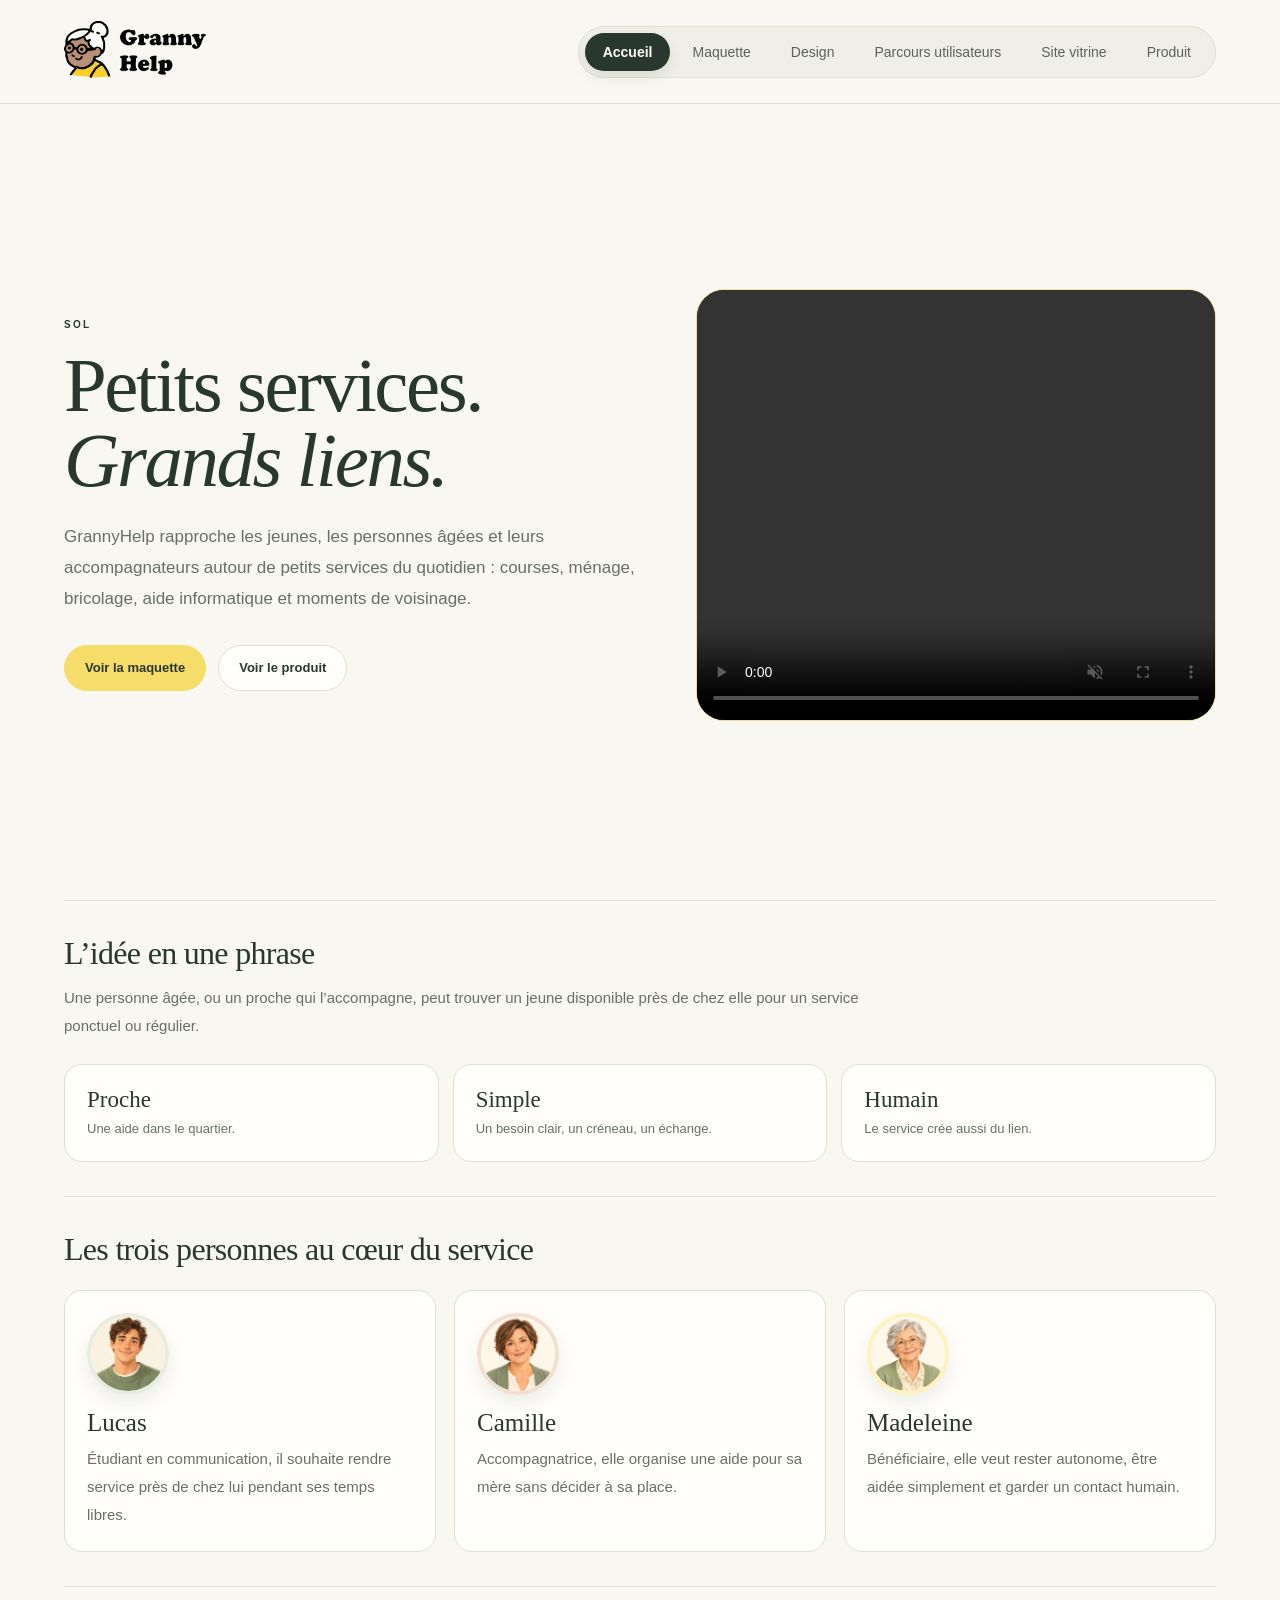
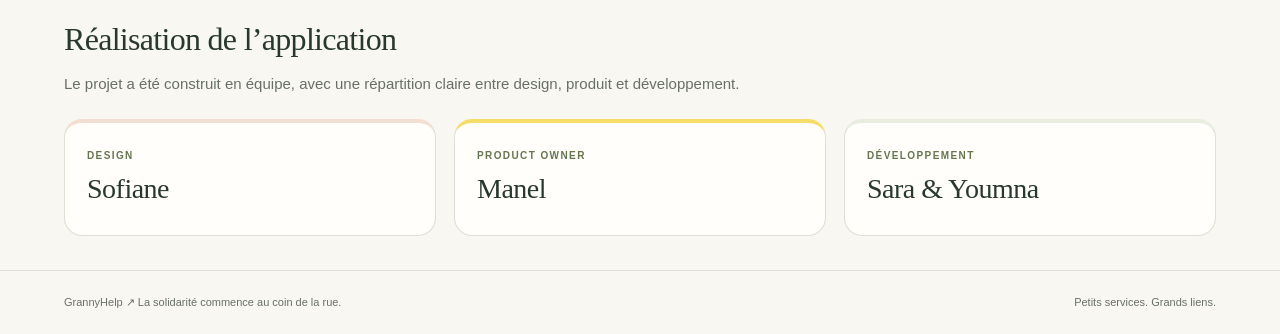
==== commit 8eed0eda: "Add GrannyHelp UX and PO deliverables" ====
--- a/index.html
+++ b/index.html
@@ -18,6 +18,7 @@
       <button class="studio-tab" data-panel="maquettes" aria-pressed="false">Maquette</button>
       <button class="studio-tab" data-panel="charte" aria-pressed="false">Design</button>
       <button class="studio-tab" data-panel="parcours" aria-pressed="false">Parcours utilisateurs</button>
+      <button class="studio-tab" data-panel="site-vitrine" aria-pressed="false">Site vitrine</button>
       <button class="studio-tab" data-panel="produit" aria-pressed="false">Produit</button>
     </nav>
   </header>
@@ -112,6 +113,87 @@
     <section id="charte" class="studio-panel" hidden></section>
     <section id="parcours" class="studio-panel" hidden></section>
 
+    <section id="site-vitrine" class="studio-panel" hidden>
+      <div class="brand-intro">
+        <p class="eyebrow">Designer / Site vitrine</p>
+        <h1>Présenter GrannyHelp,<br>rassurer et donner envie.</h1>
+        <p>Cette partie complète les attendus UX du site vitrine : offre, fonctionnement, tarifs, partenaires, FAQ, témoignages, cadre légal et appel à l’action.</p>
+      </div>
+
+      <nav class="ux-nav" aria-label="Sections site vitrine">
+        <a href="#vitrine-services">Offre</a>
+        <a href="#vitrine-fonctionnement">Comment ça marche</a>
+        <a href="#vitrine-preuves">Témoignages</a>
+        <a href="#vitrine-faq">FAQ</a>
+        <a href="#vitrine-legal">Cadre légal</a>
+      </nav>
+
+      <section class="ux-block" id="vitrine-services">
+        <p class="eyebrow">01 / Offre</p>
+        <h2>Produits, services et tarifs</h2>
+        <div class="table-wrap">
+          <table>
+            <thead><tr><th>Bloc vitrine</th><th>Contenu proposé</th><th>Message clé</th></tr></thead>
+            <tbody>
+              <tr><th>Produit</th><td>Application web mobile de mise en relation locale.</td><td>Une aide simple à trouver, sans installation compliquée.</td></tr>
+              <tr><th>Services</th><td>Courses, ménage léger, bricolage simple, aide informatique, présence de voisinage.</td><td>Des petits services du quotidien, cadrés et compréhensibles.</td></tr>
+              <tr><th>Tarifs</th><td>Aucun paiement obligatoire dans l’application. Pourboire libre, donné directement si la personne le souhaite.</td><td>L’entraide reste accessible et non marchande.</td></tr>
+              <tr><th>Partenaires</th><td>Associations locales, résidences seniors, mairies de quartier, structures étudiantes.</td><td>Le service peut s’appuyer sur des relais de confiance.</td></tr>
+              <tr><th>CTA</th><td>Créer une demande, proposer son aide, contacter l’équipe projet.</td><td>Un visiteur doit comprendre immédiatement quoi faire.</td></tr>
+            </tbody>
+          </table>
+        </div>
+      </section>
+
+      <section class="ux-block" id="vitrine-fonctionnement">
+        <p class="eyebrow">02 / Parcours</p>
+        <h2>Comment ça marche</h2>
+        <div class="story-grid">
+          <article class="story-step"><span class="step-label">ÉTAPE 01</span><h3>On précise le besoin</h3><p>La personne âgée ou son accompagnateur choisit un service, un quartier, une date et quelques détails utiles.</p></article>
+          <article class="story-step"><span class="step-label">ÉTAPE 02</span><h3>On trouve un jeune proche</h3><p>Les profils sont filtrés selon le type de service, la distance et les disponibilités.</p></article>
+          <article class="story-step"><span class="step-label">ÉTAPE 03</span><h3>On confirme ensemble</h3><p>La messagerie sert à valider le créneau, le lieu et le cadre du service avant la rencontre.</p></article>
+          <article class="story-step"><span class="step-label">ÉTAPE 04</span><h3>Le lien continue</h3><p>Le service peut rester ponctuel ou devenir régulier si tout le monde est d’accord.</p></article>
+        </div>
+      </section>
+
+      <section class="ux-block" id="vitrine-preuves">
+        <p class="eyebrow">03 / Confiance</p>
+        <h2>Témoignages fictifs pour la V0</h2>
+        <div class="persona-grid">
+          <article class="persona"><img class="persona-photo" src="assets/personas/camille.png" alt="Portrait de Camille"><h3>Camille</h3><p>“Je peux organiser une aide pour ma mère sans lui retirer sa place dans la décision.”</p></article>
+          <article class="persona"><img class="persona-photo" src="assets/personas/lucas.png" alt="Portrait de Lucas"><h3>Lucas</h3><p>“Je vois les besoins proches de chez moi et je choisis ce que je peux vraiment faire.”</p></article>
+          <article class="persona"><img class="persona-photo" src="assets/personas/madeleine.png" alt="Portrait de Madeleine"><h3>Madeleine</h3><p>“Je garde mes habitudes, et je rencontre quelqu’un du quartier.”</p></article>
+        </div>
+      </section>
+
+      <section class="ux-block" id="vitrine-faq">
+        <p class="eyebrow">04 / FAQ</p>
+        <h2>Questions fréquentes</h2>
+        <div class="brand-grid">
+          <article class="brand-card"><h3>La personne âgée doit-elle avoir un smartphone ?</h3><p>Non. Un proche peut créer et suivre une demande avec son accord.</p></article>
+          <article class="brand-card"><h3>Le service est-il payant ?</h3><p>Le pourboire est libre et facultatif. Il ne passe pas par l’application dans la V0.</p></article>
+          <article class="brand-card"><h3>Comment la confiance est-elle expliquée ?</h3><p>La V0 affiche les profils, le service demandé, les règles d’entraide et une messagerie avant la rencontre.</p></article>
+          <article class="brand-card"><h3>Quels services sont prévus au départ ?</h3><p>Courses, ménage léger, bricolage simple et aide informatique.</p></article>
+        </div>
+      </section>
+
+      <section class="ux-block" id="vitrine-legal">
+        <p class="eyebrow">05 / Pages à prévoir</p>
+        <h2>Cadre légal et contact</h2>
+        <div class="table-wrap">
+          <table>
+            <thead><tr><th>Page</th><th>Contenu minimum V0</th><th>Statut</th></tr></thead>
+            <tbody>
+              <tr><th>CGV / règles d’entraide</th><td>Règles de respect, ponctualité, responsabilité et pourboire libre.</td><td>À rédiger proprement avant lancement.</td></tr>
+              <tr><th>Mentions légales</th><td>Nom du projet, responsable, contact, hébergeur.</td><td>À compléter selon l’hébergement choisi.</td></tr>
+              <tr><th>Confidentialité</th><td>Données collectées, finalité, durée de conservation, droits utilisateur.</td><td>À aligner avec Firebase/Firestore.</td></tr>
+              <tr><th>Contact</th><td>Formulaire ou adresse de contact projet.</td><td>À brancher plus tard.</td></tr>
+            </tbody>
+          </table>
+        </div>
+      </section>
+    </section>
+
     <section id="produit" class="studio-panel" hidden>
       <div class="brand-intro">
         <p class="eyebrow">Produit</p>
@@ -124,6 +206,7 @@
         <a href="#po-lean">Lean Canvas</a>
         <a href="#po-modalites">Modalités</a>
         <a href="#po-roadmap">Roadmap V0</a>
+        <a href="#po-scenarios">Scénarios</a>
         <a href="#po-stories">User stories</a>
         <a href="#po-us-detaillees">US détaillées</a>
         <a href="#po-suite">Suite</a>
@@ -257,6 +340,20 @@
             </tbody>
           </table>
         </div>
+        <section class="ux-block" id="po-scenarios">
+          <p class="eyebrow">04 bis / Arbitrer</p>
+          <h2>Deux scénarios pour la V0</h2>
+          <p>La roadmap peut être lue avec un scénario minimal à démontrer rapidement et un scénario cible à viser si le POC avance bien.</p>
+          <div class="table-wrap">
+            <table>
+              <thead><tr><th>Scénario</th><th>Objectif</th><th>Fonctionnalités incluses</th><th>Ce qui reste hors périmètre</th></tr></thead>
+              <tbody>
+                <tr><th>Minimal MUST</th><td>Prouver le parcours principal Camille → Madeleine → Lucas.</td><td>Inscription, connexion, choix du rôle, profil accompagnateur, accueil, recherche filtrée, création de demande simulée ou enregistrée.</td><td>Paiement, notation, notifications, géolocalisation avancée, modération complète.</td></tr>
+                <tr><th>Cible SHOULD/COULD</th><td>Rendre le service plus réaliste et démontrable.</td><td>Messagerie, suivi de statut, service régulier, profils enrichis, données fictives nombreuses, réservation plus complète.</td><td>Production sécurisée, gestion juridique complète, app native.</td></tr>
+              </tbody>
+            </table>
+          </div>
+        </section>
         <h3 class="subsection-title">Backlog V0 : découpage en user stories</h3>
         <div class="table-wrap">
           <table class="backlog-table">
@@ -272,6 +369,16 @@
               <tr><th>Organisation et suivi</th><td>Suivre une demande</td><td>Afficher le statut : envoyée, en attente, confirmée ou terminée.</td><td><span class="priority-pill should">SHOULD</span></td></tr>
               <tr><th>Organisation et suivi</th><td>Échanger avant le service</td><td>Prévoir une conversation simple pour préciser les détails de la rencontre.</td><td><span class="priority-pill should">SHOULD</span></td></tr>
               <tr><th>Cadre de confiance</th><td>Comprendre le pourboire libre</td><td>Afficher que le pourboire est facultatif et se fait directement entre les personnes.</td><td><span class="priority-pill could">COULD</span></td></tr>
+              <tr><th>Services et demandes</th><td>Voir le détail d’un profil jeune</td><td>Afficher prénom, distance, services proposés, disponibilité et présentation courte.</td><td><span class="priority-pill must">MUST</span></td></tr>
+              <tr><th>Services et demandes</th><td>Voir le détail d’une demande</td><td>Afficher le service, le bénéficiaire, le créneau, la fréquence et les précisions.</td><td><span class="priority-pill must">MUST</span></td></tr>
+              <tr><th>Recherche locale</th><td>Filtrer par distance</td><td>Limiter les résultats à 500 m, 1 km ou 2 km.</td><td><span class="priority-pill should">SHOULD</span></td></tr>
+              <tr><th>Recherche locale</th><td>Filtrer par disponibilité</td><td>Afficher les profils disponibles aujourd’hui, demain ou ce week-end.</td><td><span class="priority-pill should">SHOULD</span></td></tr>
+              <tr><th>Organisation et suivi</th><td>Confirmer un créneau</td><td>Permettre au jeune et au demandeur de valider un horaire commun.</td><td><span class="priority-pill should">SHOULD</span></td></tr>
+              <tr><th>Organisation et suivi</th><td>Annuler une demande</td><td>Permettre d’annuler avant confirmation avec un message clair.</td><td><span class="priority-pill could">COULD</span></td></tr>
+              <tr><th>Cadre de confiance</th><td>Lire la charte d’entraide</td><td>Afficher les règles de respect, accord du proche et pourboire libre.</td><td><span class="priority-pill must">MUST</span></td></tr>
+              <tr><th>Profil et préférences</th><td>Modifier son quartier</td><td>Mettre à jour le quartier utilisé pour la recherche locale.</td><td><span class="priority-pill should">SHOULD</span></td></tr>
+              <tr><th>Profil et préférences</th><td>Modifier les informations du proche</td><td>Corriger prénom, quartier et lien avec le proche accompagné.</td><td><span class="priority-pill should">SHOULD</span></td></tr>
+              <tr><th>Authentification</th><td>Se déconnecter</td><td>Fermer la session et revenir à l’écran de bienvenue.</td><td><span class="priority-pill must">MUST</span></td></tr>
             </tbody>
           </table>
         </div>
@@ -375,7 +482,7 @@
         <article class="us-spec">
           <div class="us-spec-head">
             <span>User story 01</span>
-            <strong>Créer un compte utilisateur</strong>
+            <strong>En tant que nouvel utilisateur, je veux créer un compte afin d’accéder à GrannyHelp</strong>
             <em>MUST</em>
           </div>
           <div class="us-spec-body">
@@ -439,7 +546,7 @@
         <article class="us-spec">
           <div class="us-spec-head">
             <span>User story 02</span>
-            <strong>Se connecter à son compte</strong>
+            <strong>En tant qu’utilisateur inscrit, je veux me connecter afin de retrouver mon espace</strong>
             <em>MUST</em>
           </div>
           <div class="us-spec-body">
@@ -500,7 +607,7 @@
         <article class="us-spec">
           <div class="us-spec-head">
             <span>User story 03</span>
-            <strong>Afficher un accueil personnalisé</strong>
+            <strong>En tant qu’utilisateur connecté, je veux voir un accueil personnalisé afin d’accéder aux actions utiles</strong>
             <em>MUST</em>
           </div>
           <div class="us-spec-body">
--- a/styles.css
+++ b/styles.css
@@ -1,219 +1,184 @@
-:root {
-  --paper: #f8f7f1;
-  --ink: #28382f;
-  --muted: #687066;
-  --yellow: #f6dc69;
-  --yellow-soft: #fff2be;
-  --sage: #e8eddf;
-  --peach: #f3dfd2;
-  --line: #dfe2d6;
-  --white: #fffefb;
+:root{--paper:#f8f7f1;--ink:#28382f;--muted:#687066;--yellow:#f6dc69;--yellow-soft:#fff2be;--sage:#e8eddf;--peach:#f3dfd2;--line:#dedfd5;--white:#fffefb;--green:#345747;font-family:'Segoe UI',Arial,sans-serif;color:var(--ink);background:var(--paper)}
+*{box-sizing:border-box}body{margin:0}button,input,select,textarea{font:inherit}button{cursor:pointer;color:inherit}a{color:inherit}button:focus-visible,a:focus-visible,input:focus-visible,select:focus-visible,textarea:focus-visible{outline:3px solid #496dbe;outline-offset:3px}[hidden]{display:none!important}.studio-header{height:104px;border-bottom:1px solid var(--line);padding:0 5%;display:flex;align-items:center;justify-content:space-between;gap:24px}.studio-brand img{width:150px;display:block}.studio-header nav{display:flex;gap:32px;height:100%;align-items:center}.studio-tab{background:none;border:0;height:100%;font-size:14px;padding:0 3px;position:relative;color:var(--muted)}.studio-tab.active{color:var(--ink);font-weight:650}.studio-tab.active:after{content:'';height:3px;background:var(--ink);position:absolute;bottom:0;left:0;right:0}.project-label{display:flex;align-items:center;gap:9px;font-size:10px;letter-spacing:1.6px}.project-label span,.little-dot{width:7px;height:7px;display:inline-block;background:#70916d;border-radius:50%}.studio-panel{max-width:1480px;margin:0 auto;padding:0 5%}.intro{display:flex;justify-content:space-between;align-items:center;padding:48px 0 40px}.eyebrow{font-size:10px;letter-spacing:2.3px;font-weight:700;margin:0 0 18px}.intro h1{font:normal clamp(44px,4.6vw,68px)/1.02 Georgia,serif;letter-spacing:-2.6px;margin:0;position:relative;width:fit-content}.intro h1 em{font-weight:normal}.sparkle{position:absolute;right:-83px;bottom:3px;color:#8c985c;font:normal 72px Georgia;transform:rotate(12deg)}.intro-aside{width:290px;font-size:15px;line-height:1.65}.intro-aside p{margin:0 0 12px}.muted{color:var(--muted);font-size:13px}.handwritten{font:italic 18px Georgia;display:block;margin-top:19px;transform:rotate(-4deg);color:#6d7553}.canvas-toolbar{display:flex;align-items:center;justify-content:space-between;gap:15px;margin:0 0 26px}.screen-picker{display:flex;gap:5px;flex-wrap:wrap;background:#efefe7;padding:5px;border-radius:30px}.screen-picker button{padding:10px 16px;border:0;border-radius:25px;background:none;font-size:12px;color:#5b645a}.screen-picker button.selected{background:var(--white);box-shadow:0 2px 5px #24352b0a;color:var(--ink);font-weight:650}.prototype-note{font-size:10px;color:var(--muted)}.screens{padding:34px 35px 38px;border:1px solid #e1e3d7;border-radius:24px;background:#ebeede;display:grid;grid-template-columns:repeat(3,minmax(0,1fr));gap:40px;align-items:start;background-image:radial-gradient(#b8c1a74d .75px,transparent .75px);background-size:14px 14px}.screen-item{min-width:0;max-width:352px;justify-self:center;width:100%}.screen-caption{display:flex;justify-content:space-between;align-items:center;font-size:12px;font-weight:600;margin-bottom:14px}.screen-caption>span{display:flex;align-items:center;gap:9px}.screen-num{border:1px solid #bdc6af;border-radius:50%;display:grid;place-items:center;width:23px;height:23px;font-size:10px;font-weight:400}.screen-caption small{font-size:10px;font-weight:400;color:#707965}.phone{border:7px solid #fffef9;border-radius:38px;background:var(--white);height:722px;box-shadow:0 10px 20px #30412c0d,0 0 0 1px #d9ddcd;overflow:hidden;position:relative;display:flex;flex-direction:column}.statusbar{height:35px;display:flex;align-items:center;justify-content:space-between;padding:0 19px;flex-shrink:0;font-size:10px;font-weight:650}.status-icons{display:flex;align-items:center;gap:4px}.status-icons svg{width:12px;height:12px}.phone-body{flex:1;min-height:0;overflow-y:auto;scrollbar-width:thin;scrollbar-color:#d8dcce transparent}.phone-body h2{font:normal 31px/1.1 Georgia,serif;letter-spacing:-.9px;margin:13px 0}.phone-body h3{font-size:15px;line-height:1.3;margin:0}.phone-body p{font-size:12px;line-height:1.6}.phone-body .soft{color:var(--muted)}.phone-body small{font-size:10px;line-height:1.5}.home-indicator{height:18px;display:grid;place-items:center;flex-shrink:0}.home-indicator:after{content:'';height:4px;width:94px;background:#28382f;border-radius:5px}.app-pad{padding:12px 20px 20px}.app-logo{width:128px;height:auto;display:block}.welcome{padding:14px 21px 17px;min-height:100%;display:flex;flex-direction:column}.welcome .app-logo{margin:0 auto;width:142px}.welcome-art{height:255px;position:relative;display:flex;align-items:center;justify-content:center;margin:6px -8px 0}.welcome-art:before{content:'';width:238px;height:228px;background:#f8e38f;border-radius:45% 55% 45% 53%;position:absolute;transform:rotate(-8deg)}.welcome-art img{height:243px;width:auto;position:relative;object-fit:contain;z-index:1}.art-flower{position:absolute;right:6px;top:38px;color:#76875b;font-size:36px;z-index:2}.mini-pill{font-size:9px;font-weight:600;text-transform:uppercase;letter-spacing:1.5px;color:#5b6c46;margin:8px 0 0}.welcome h2{font-size:34px;margin:10px 0 8px}.welcome p{margin:0 0 16px}.primary,.secondary{min-height:45px;width:100%;border-radius:14px;font-size:12px;font-weight:650;display:flex;align-items:center;justify-content:center;gap:9px;padding:11px 14px;text-decoration:none}.primary{border:1px solid var(--yellow);background:var(--yellow);color:var(--ink)}.primary:hover{background:#efcd4c}.secondary{border:1px solid var(--line);background:transparent}.secondary:hover{background:var(--sage)}.primary .icon{margin-left:auto}.primary span{flex:1;text-align:center}.welcome-actions{margin-top:auto}.link-button{background:none;border:0;padding:9px 0;font-size:11px;text-decoration:underline;text-underline-offset:3px}.signin-prompt{text-align:center;font-size:10px;margin-top:9px}.signin-prompt button{font-weight:650;margin-left:3px}.app-top{display:flex;align-items:center;justify-content:space-between;gap:10px}.icon-btn{width:36px;height:36px;flex-shrink:0;border:1px solid var(--line);border-radius:50%;background:var(--white);display:grid;place-items:center}.icon{width:20px;height:20px;display:inline-block;vertical-align:middle;flex-shrink:0}.step-text{font-size:10px;color:var(--muted)}.step-line{display:flex;gap:5px;margin:21px 0 26px}.step-line i{height:3px;background:var(--sage);flex:1;border-radius:5px}.step-line i.on{background:#a2b07e}.signup-copy{margin:0 0 22px}.role-list{display:grid;gap:10px;margin:20px 0}.role-card{display:flex;align-items:center;text-align:left;gap:12px;border:1px solid var(--line);border-radius:16px;padding:15px 12px;background:var(--white);min-height:86px}.role-card[aria-pressed=true]{border:1.5px solid #65784e;background:#f0f3e7}.role-symbol{width:40px;height:40px;border-radius:13px;background:var(--yellow-soft);display:grid;place-items:center;flex-shrink:0}.role-card:nth-child(2) .role-symbol{background:var(--peach)}.role-card:nth-child(3) .role-symbol{background:var(--sage)}.role-card strong{font-size:12px;display:block;line-height:1.35}.role-card small{color:var(--muted);display:block;font-size:10px;margin-top:4px}.radio{width:16px;height:16px;border:1px solid #bac1b1;border-radius:50%;margin-left:auto;flex-shrink:0}.role-card[aria-pressed=true] .radio{border:5px solid #62794c;background:var(--white)}.hint{display:flex;gap:8px;font-size:10px;line-height:1.6;color:var(--muted);margin:19px 0}.hint .icon{width:16px;height:16px}.signup-bottom{margin-top:24px}.mini-eyebrow{font-size:9px;text-transform:uppercase;letter-spacing:1.6px;font-weight:650;color:#6e775e}.home-top{display:flex;justify-content:space-between;align-items:center;padding:9px 18px 0}.location-button{padding:0;border:0;background:transparent;display:flex;gap:5px;align-items:center;font-size:11px;font-weight:600}.location-button .icon{width:14px;height:14px}.avatar{width:34px;height:34px;display:grid;place-items:center;border-radius:50%;background:#e6dfce;border:0;font-size:10px;font-weight:700}.home-content{padding:17px 18px 12px}.greeting{font-size:11px;margin-bottom:4px}.home-content h2{font-size:27px;margin:5px 0 17px}.beneficiary{background:#edf0e4;border:1px solid #dde3d1;border-radius:11px;display:flex;align-items:center;gap:7px;width:100%;font-size:10px;padding:10px;margin-bottom:14px}.beneficiary .icon{width:15px;height:15px}.beneficiary .chevron{margin-left:auto}.hero-card{background:var(--yellow-soft);border-radius:17px;display:flex;align-items:center;padding:14px 9px 12px 15px;position:relative;min-height:125px;overflow:hidden}.hero-card h3{font:normal 22px/1.05 Georgia;letter-spacing:-.5px}.hero-card p{font-size:10px;margin:7px 0 0;line-height:1.4}.hero-card img{width:118px;height:118px;object-fit:contain;margin-right:-6px;align-self:flex-end}.hero-card div{flex:1}.section-title{display:flex;align-items:center;justify-content:space-between;margin:21px 0 12px}.section-title h3{font-size:12px}.section-title button{font-size:9px;color:#657550;border:0;background:none;padding:6px 0}.services{display:grid;grid-template-columns:repeat(4,minmax(0,1fr));gap:9px}.service{border:0;background:none;padding:0;font-size:9px;display:flex;flex-direction:column;align-items:center;gap:7px;line-height:1.2}.service .service-symbol{display:grid;place-items:center;width:48px;height:48px;border-radius:15px;background:#f0eee5;border:1.5px solid transparent}.service:nth-child(2) .service-symbol{background:#e8ecdf}.service:nth-child(3) .service-symbol{background:#f3e4da}.service:nth-child(4) .service-symbol{background:#e9e8f0}.service[aria-pressed=true] .service-symbol{border-color:#566c42}.service .icon{width:23px;height:23px}.helper-card{border:1px solid var(--line);border-radius:15px;background:var(--white);padding:12px;width:100%;text-align:left;display:flex;align-items:center;gap:10px}.helper-avatar{width:43px;height:47px;border-radius:13px;background:var(--peach);display:grid;place-items:center;font:22px Georgia;flex-shrink:0}.helper-card strong{font-size:12px}.helper-card small{font-size:9px;color:var(--muted);display:block;margin-top:4px}.helper-card .icon{margin-left:auto;width:16px}.availability{font-size:8px;color:#48603a;margin-top:6px;display:block}.tip-note{display:flex;align-items:flex-start;gap:7px;margin:13px 0 0!important;font-size:9px!important;color:#606955}.tip-note .icon{width:14px;height:14px}.bottom-nav{display:flex;justify-content:space-around;border-top:1px solid #eceee6;background:var(--white);padding:9px 3px 4px;flex-shrink:0}.bottom-nav button{background:none;border:0;display:flex;flex-direction:column;align-items:center;gap:4px;font-size:8px;padding:0 8px;color:#7a8175;min-height:34px}.bottom-nav button.active{color:#344f3b;font-weight:650}.bottom-nav .icon{width:19px;height:19px}.canvas-footer{display:flex;justify-content:space-between;gap:20px;margin:18px 0 35px;font-size:10px;color:#747c6b}.canvas-footer .little-dot{margin-right:7px}.canvas-footer>span:last-child{letter-spacing:1.1px;font-size:9px}.studio-footer{padding:25px 5%;border-top:1px solid var(--line);display:flex;justify-content:space-between;gap:20px;font-size:11px;color:var(--muted)}.studio-footer a{text-decoration:none}.screens.focused{grid-template-columns:352px minmax(240px,380px);justify-content:center;gap:90px;padding:35px}.design-notes{align-self:center}.design-notes h2{font:normal 38px/1.12 Georgia;letter-spacing:-1px}.design-notes p,.design-notes li{font-size:14px;line-height:1.8;color:var(--muted)}.design-notes ul{padding-left:17px}.note-tag{font-size:10px;letter-spacing:1px;background:#dfe6cf;padding:7px 11px;border-radius:20px;display:inline-block}.form-stack{display:grid;gap:15px;margin:24px 0 18px}.form-stack label{font-size:11px;font-weight:600;display:block}.form-stack input,.form-stack select,.form-stack textarea{display:block;border:1px solid #d8ddcf;border-radius:11px;background:#fffefb;padding:12px;width:100%;margin-top:7px;font-size:13px;color:var(--ink);min-height:44px}.form-stack textarea{min-height:75px;resize:vertical}.check-label{display:flex!important;align-items:flex-start;gap:8px;line-height:1.6;font-size:10px!important;font-weight:400!important}.check-label input{width:16px;min-height:16px;flex-shrink:0;margin-top:1px;accent-color:#567145}.login-art{background:var(--sage);border-radius:50%;width:134px;height:134px;display:grid;place-items:center;margin:24px auto}.login-art img{width:132px}.login-heading{text-align:center}.password-wrap{position:relative}.password-wrap input{padding-right:45px}.password-toggle{position:absolute;right:8px;top:6px;height:34px;width:32px;border:0;background:none;display:grid;place-items:center}.password-toggle .icon{width:17px}.error-text{color:#9b352c!important;font-size:11px!important}.notice{padding:13px;border-radius:12px;background:var(--sage);font-size:11px;line-height:1.7;margin:15px 0}.success-icon{height:72px;width:72px;background:var(--sage);border-radius:50%;display:grid;place-items:center;margin:30px auto 20px}.success-icon .icon{width:32px;height:32px}.message-bubble{padding:12px;border-radius:15px;background:var(--sage);font-size:12px;line-height:1.6;margin:17px 25px 12px 0}.message-bubble.mine{margin:12px 0 12px 25px;background:var(--yellow-soft)}.detail-box{border:1px solid var(--line);border-radius:14px;padding:14px;margin:15px 0}.detail-box p{margin:6px 0}.detail-box .mini-eyebrow{font-size:8px}.profile-portrait{margin:23px auto 12px;width:75px;height:75px;font:34px Georgia;border-radius:24px;display:grid;place-items:center;background:var(--peach)}.profile-name{text-align:center}.stack-actions{display:grid;gap:10px;margin:20px 0}.text-row{display:flex;justify-content:space-between;align-items:center;gap:10px;padding:13px 0;border-bottom:1px solid var(--line);font-size:11px}.text-row button{border:0;background:none;font-size:11px;text-decoration:underline}.empty{padding:25px 0}.message-list button{width:100%;text-align:left;border:1px solid var(--line);border-radius:12px;background:var(--white);padding:14px;margin:15px 0}.brand-intro{padding:48px 0 32px}.brand-intro h1{font:normal 52px/1.1 Georgia;letter-spacing:-1.7px;margin:0 0 16px}.brand-intro>p:last-child{max-width:650px;color:var(--muted);font-size:15px;line-height:1.8}.brand-grid{display:grid;grid-template-columns:1.1fr 1fr;gap:20px;margin-bottom:22px}.brand-card{padding:30px;background:var(--white);border:1px solid var(--line);border-radius:20px}.brand-card h2,.ux-block h2{font:normal 29px Georgia;letter-spacing:-.6px;margin:8px 0 17px}.brand-card p,.brand-card li,.ux-block p,.ux-block li{font-size:13px;line-height:1.85;color:var(--muted)}.brand-card ul{padding-left:20px}.logo-showcase{background:var(--yellow-soft);min-height:195px;display:flex;align-items:center;justify-content:center;border-radius:14px;margin:20px 0}.logo-showcase img{width:240px}.swatches{display:grid;grid-template-columns:repeat(5,1fr);gap:10px;margin-top:24px}.swatch span{height:100px;display:block;border-radius:13px;margin-bottom:10px;border:1px solid #28382f12}.swatch strong{font-size:10px;display:block}.swatch small{display:block;font-size:10px;margin-top:4px;color:var(--muted)}.type-specimen{font:normal 51px/1.1 Georgia;letter-spacing:-1.5px;margin:26px 0 14px}.font-sample{font-size:25px!important;color:var(--ink)!important}.illustration-line{display:flex;align-items:center;justify-content:space-around;min-height:190px;background:var(--sage);border-radius:15px}.illustration-line img{height:165px;max-width:45%;object-fit:contain}.icon-line{display:flex;gap:22px;margin:22px 0}.icon-line .icon{height:26px;width:26px}.animated-granny{transform-origin:50% 90%}.animated-granny.wave{animation:granny-wave 1s ease-in-out 2}@keyframes granny-wave{0%,100%{transform:rotate(0)}35%{transform:rotate(-5deg)}70%{transform:rotate(5deg)}}.inline-action{background:var(--yellow);border:0;border-radius:10px;padding:11px 17px;font-size:12px}.ux-nav{display:flex;flex-wrap:wrap;gap:8px;margin-bottom:28px}.ux-nav a{text-decoration:none;font-size:12px;border:1px solid var(--line);border-radius:22px;padding:10px 16px}.ux-block{scroll-margin-top:25px;margin-bottom:42px}.persona-grid{display:grid;grid-template-columns:repeat(3,1fr);gap:20px}.persona{border-top:3px solid #95a17c;padding:23px;background:var(--white);border-radius:0 0 17px 17px}.persona:nth-child(2){border-color:#d6b49b}.persona:nth-child(3){border-color:#dfc754}.persona h3{font:normal 25px Georgia;margin:15px 0 6px}.persona .persona-initial{height:51px;width:51px;display:grid;place-items:center;border-radius:50%;background:var(--sage);font:25px Georgia}.persona:nth-child(2) .persona-initial{background:var(--peach)}.persona:nth-child(3) .persona-initial{background:var(--yellow-soft)}.persona blockquote{font:italic 18px/1.6 Georgia;margin:20px 0}.persona p{font-size:12px}.story-grid{display:grid;grid-template-columns:repeat(3,1fr);gap:16px}.story-step{padding:23px;border:1px solid var(--line);border-radius:16px;background:var(--white)}.story-scene{height:125px;background:var(--sage);border-radius:12px;margin:12px 0 19px;display:flex;align-items:center;justify-content:center;gap:17px}.story-scene img{height:120px;max-width:150px;object-fit:contain}.story-scene .icon{width:40px;height:40px}.story-step:nth-child(2n) .story-scene{background:var(--yellow-soft)}.story-step h3{font-size:15px}.story-step p{font-size:12px}.step-label{font-size:10px;letter-spacing:1px;color:#708058}.table-wrap{overflow:auto;border:1px solid var(--line);border-radius:16px;background:var(--white)}table{border-collapse:collapse;width:100%;min-width:760px;font-size:12px;line-height:1.7}th,td{text-align:left;padding:18px;border-bottom:1px solid var(--line);vertical-align:top}thead{background:var(--sage)}tbody th{min-width:115px}td{color:#65705f}.canvas-grid{display:grid;grid-template-columns:1fr 1fr;gap:18px}.canvas-side{background:var(--white);border:1px solid var(--line);border-radius:18px;padding:28px}.canvas-side:first-child{background:#f2f4ea}.canvas-side h3{font:normal 25px Georgia;margin:0 0 20px}.canvas-side h4{font-size:12px;margin:24px 0 8px}.canvas-side ul{padding-left:17px;margin:0}.ux-footnote{font-size:11px!important;color:#7a8075!important;margin-top:18px}.wide-card{margin-bottom:28px}.split-content{display:grid;grid-template-columns:1fr 1fr;gap:28px}.principle{display:flex;gap:15px;border-top:1px solid var(--line);padding:17px 0}.principle b{font:23px Georgia;color:#8d9975}.principle p{margin:0}.status-message{font-size:11px;line-height:1.6;color:var(--green);margin:12px 0}.chip-row{display:flex;gap:7px;flex-wrap:wrap;margin:12px 0}.chip-row button{border:1px solid var(--line);border-radius:20px;padding:8px 11px;background:var(--white);font-size:10px}.chip-row button.selected{background:var(--sage);border-color:#758862}.terms-content h3{margin-top:20px}.terms-content p{font-size:11px}.appointment-date{display:flex;align-items:center;gap:12px}.date-tile{padding:9px;background:var(--yellow-soft);border-radius:10px;text-align:center;min-width:43px}.date-tile strong{display:block;font-size:19px}.date-tile small{font-size:8px}
+@media(min-width:1450px){.screens{gap:65px;padding-left:65px;padding-right:65px}}
+@media(max-width:1100px){.screens{gap:20px;padding:25px 19px}.app-pad{padding-left:15px;padding-right:15px}.welcome{padding-left:16px;padding-right:16px}.welcome h2{font-size:30px}.home-content{padding-left:13px;padding-right:13px}.role-card{padding:13px 9px;gap:8px}.role-symbol{width:34px;height:36px}.hero-card img{width:98px;height:112px}.service .service-symbol{width:43px;height:43px}.intro{padding-top:36px}.prototype-note{display:none}.screens.focused{gap:50px}.screen-caption small{display:none}}
+@media(max-width:850px){.studio-header{height:auto;min-height:90px;padding:17px 5%;flex-wrap:wrap;gap:14px}.studio-brand img{width:130px}.project-label{font-size:9px}.studio-header nav{order:3;width:100%;height:34px;gap:25px}.studio-tab{font-size:12px}.intro h1{font-size:51px}.intro-aside{width:230px;font-size:13px}.screens{grid-template-columns:1fr;padding:28px;gap:30px}.screen-item{max-width:352px}.screen-caption small{display:block}.screens.focused{grid-template-columns:minmax(0,352px);gap:25px}.design-notes{padding:0 8px}.design-notes h2{font-size:30px}.design-notes p,.design-notes li{font-size:13px}.brand-grid,.canvas-grid{grid-template-columns:1fr}.persona-grid{grid-template-columns:1fr}.story-grid{grid-template-columns:repeat(2,1fr)}.canvas-footer>span:last-child{display:none}.brand-intro h1{font-size:42px}.split-content{grid-template-columns:1fr}.home-content{padding-left:18px;padding-right:18px}.welcome{padding-left:21px;padding-right:21px}.welcome h2{font-size:34px}.hero-card img{width:118px;height:118px}.app-pad{padding-left:20px;padding-right:20px}}
+@media(max-width:550px){.intro{padding:32px 0;display:block}.intro h1{font-size:49px}.intro-aside{margin-top:24px;width:auto}.intro-aside p{display:inline;font-size:12px}.intro-aside .muted{display:none}.handwritten{font-size:16px;margin-top:14px}.sparkle{right:-62px;font-size:53px}.screen-picker{border-radius:15px;gap:1px;width:100%}.screen-picker button{padding:9px 10px;font-size:10px}.screens{padding:22px 12px;border-radius:17px}.screens.focused{padding:22px 12px}.phone{border-width:5px}.studio-footer{flex-direction:column;font-size:10px}.project-label{letter-spacing:.8px}.story-grid{grid-template-columns:1fr}.brand-card{padding:20px}.swatches{gap:6px}.swatch span{height:75px}.swatch strong,.swatch small{font-size:8px}.brand-intro h1{font-size:36px}.canvas-footer{line-height:1.6}.type-specimen{font-size:40px}}
+.step-line{margin:16px 0 20px}.role-list{margin:16px 0}.role-card{min-height:78px;padding-top:12px;padding-bottom:12px}.hint{margin:15px 0}.signup-bottom{margin-top:18px}.home-content{padding-top:13px}.home-content h2{margin-bottom:12px}.hero-card{padding-top:10px;padding-bottom:10px}.hero-card img{width:98px;height:98px}.section-title{margin-top:17px}.service .service-symbol{width:44px;height:44px}.tip-note{margin-top:10px!important}
+@media(prefers-reduced-motion:reduce){.animated-granny.wave{animation:none}}
+@media print{.studio-header,.canvas-toolbar,.studio-footer,.ux-nav{display:none}.studio-panel{padding:0}.studio-panel[hidden]{display:block!important}.screens{background:white;gap:20px;padding:15px}.phone{box-shadow:none}.brand-card,.story-step,.persona,.ux-block{break-inside:avoid}.intro{padding:20px 0}.studio-panel{break-before:page}.canvas-footer{margin-bottom:0}}
+
+.hero{min-height:calc(100vh - 104px);display:grid;grid-template-columns:minmax(0,1fr) minmax(280px,520px);align-items:center;gap:54px;padding:54px 0 48px}
+.hero-copy h1{font:normal clamp(52px,6vw,86px)/.98 Georgia,serif;letter-spacing:-2.4px;margin:0 0 22px}
+.hero-copy h1 em{font-weight:normal}
+.lead{max-width:720px;font-size:17px;line-height:1.85;color:var(--muted);margin:0}
+.actions{display:flex;flex-wrap:wrap;gap:12px;margin-top:30px}
+.home-primary,.home-secondary{min-height:46px;border-radius:999px;padding:12px 20px;font-size:13px;font-weight:700;border:1px solid var(--line);background:var(--white)}
+.home-primary{background:var(--yellow);border-color:var(--yellow)}
+.home-primary:hover{background:#efcd4c}.home-secondary:hover{background:var(--sage)}
+.hero-art{margin:0;min-height:430px;border-radius:28px;background:var(--yellow-soft);display:grid;place-items:center;overflow:hidden;border:1px solid #eadf9d}
+.hero-art img{width:min(100%,520px);height:auto;display:block}
+.home-band{padding:34px 0;border-top:1px solid var(--line)}
+.home-band h2{font:normal 32px Georgia,serif;letter-spacing:-.7px;margin:0 0 12px}
+.home-band p{max-width:820px;font-size:15px;line-height:1.85;color:var(--muted);margin:0}
+.home-mini-grid{display:grid;grid-template-columns:repeat(3,minmax(0,1fr));gap:14px;margin-top:24px}
+.home-mini-grid article,.home-cards article,.product-step{background:var(--white);border:1px solid var(--line);border-radius:18px;padding:22px}
+.home-mini-grid strong{display:block;font:normal 23px Georgia,serif;margin-bottom:6px}
+.home-mini-grid span{font-size:13px;color:var(--muted);line-height:1.6}
+.home-cards.three{display:grid;grid-template-columns:repeat(3,minmax(0,1fr));gap:18px;margin-top:22px}
+.home-cards h3{font:normal 25px Georgia,serif;margin:14px 0 8px}
+.home-avatar{width:52px;height:52px;border-radius:50%;display:grid;place-items:center;background:var(--sage);font:26px Georgia,serif}.home-avatar.peach{background:var(--peach)}.home-avatar.yellow{background:var(--yellow-soft)}
+.product-grid{display:grid;grid-template-columns:repeat(2,minmax(0,1fr));gap:18px}.product-grid.three{grid-template-columns:repeat(3,minmax(0,1fr))}
+.product-steps{display:grid;grid-template-columns:repeat(3,minmax(0,1fr));gap:18px}
+.product-step strong{display:block;font:normal 24px Georgia,serif;margin-bottom:8px}.product-step p{margin:0}
+.brand-card h3{font:normal 24px Georgia,serif;margin:0 0 12px}.brand-card h4{font-size:12px;margin:22px 0 8px}
+html{scroll-behavior:smooth}
+.story-backlog{display:grid;grid-template-columns:repeat(2,minmax(0,1fr));gap:18px;margin-top:20px}
+.priority-legend{display:flex;flex-wrap:wrap;gap:10px;margin:18px 0 4px}.priority-legend span{display:flex;align-items:center;gap:8px;border:1px solid var(--line);border-radius:999px;background:var(--white);padding:9px 13px;font-size:11px;color:var(--muted)}.priority-legend strong{color:var(--ink);font-size:10px;letter-spacing:1px}.priority-legend i{width:10px;height:10px;border-radius:50%;display:inline-block;flex-shrink:0}.must-dot{background:#60784b}.should-dot{background:#d6a579}.could-dot{background:#9aa193}
+.story-card{background:var(--white);border:1px solid var(--line);border-left:6px solid #60784b;border-radius:16px;padding:22px}
+.story-card.should{border-left-color:#d6a579}.story-card.could{border-left-color:#9aa193}.story-head{display:flex;align-items:center;justify-content:space-between;gap:12px;margin-bottom:14px}
+.story-head span{font-size:10px;letter-spacing:1.4px;font-weight:800;color:#6b755f}.story-head strong{font-size:10px;letter-spacing:1px;border-radius:999px;background:#60784b;color:var(--white);padding:7px 10px}
+.story-card.should .story-head strong{background:#d6a579;color:#28382f}.story-card.could .story-head strong{background:#9aa193;color:var(--white)}
+.story-card h3{font:normal 25px Georgia,serif;margin:0 0 8px}.story-card h4{font-size:11px;letter-spacing:1px;text-transform:uppercase;margin:18px 0 8px;color:#657550}
+.story-card p,.story-card li{font-size:12px;line-height:1.75;color:var(--muted)}.story-card p{margin:0}.story-card ul{margin:0;padding-left:17px}
+.detailed-us{margin-top:44px;padding-top:34px;border-top:1px solid var(--line)}
+.us-spec{background:var(--white);border:1px solid var(--line);border-radius:18px;margin:20px 0;padding:0;overflow:hidden}
+.us-spec-head{display:grid;grid-template-columns:auto 1fr auto;align-items:center;gap:14px;background:var(--sage);border-bottom:1px solid var(--line);padding:18px 22px}
+.us-spec-head span{font-size:10px;letter-spacing:1.4px;font-weight:800;color:#657550}.us-spec-head strong{font:normal 27px Georgia,serif;letter-spacing:-.45px}.us-spec-head em{font-style:normal;font-size:10px;font-weight:800;letter-spacing:1px;background:#60784b;color:var(--white);border-radius:999px;padding:8px 11px}
+.us-spec-grid{display:grid;grid-template-columns:repeat(2,minmax(0,1fr));gap:0}.us-spec-grid section{padding:22px;border-right:1px solid var(--line);border-bottom:1px solid var(--line)}.us-spec-grid section:nth-child(2n){border-right:0}.us-spec-grid section:last-child{border-bottom:0}
+.us-spec h3{font-size:12px;letter-spacing:1px;text-transform:uppercase;margin:0 0 10px;color:#657550}.us-spec p,.us-spec li{font-size:12px;line-height:1.75;color:var(--muted)}.us-spec p{margin:0}.us-spec ol,.us-spec ul{margin:0;padding-left:18px}.us-exclusions{background:#fff7f1}
+.subsection-title{font:normal 28px Georgia,serif;letter-spacing:-.5px;margin:34px 0 14px}.roadmap-table th:first-child,.backlog-table th:first-child{min-width:180px}.backlog-table td:nth-child(3){min-width:360px}.priority-pill{display:inline-flex;align-items:center;justify-content:center;border-radius:999px;padding:7px 10px;font-size:10px;font-weight:800;letter-spacing:1px;white-space:nowrap}.priority-pill.must{background:#60784b;color:var(--white)}.priority-pill.should{background:#d6a579;color:#28382f}.priority-pill.could{background:#9aa193;color:var(--white)}
+.lean-canvas{display:grid;grid-template-columns:1.1fr 1fr 1.25fr 1fr 1.1fr;grid-template-rows:minmax(230px,auto) minmax(230px,auto) minmax(150px,auto);grid-template-areas:"problem solution value advantage users" "problem metrics value channels users" "costs costs costs revenue revenue";border:2px solid #aeb8a6;background:#aeb8a6;margin-top:18px;overflow:hidden}
+.lean-card{background:var(--white);border:1px solid #aeb8a6;padding:18px 18px 20px;display:flex;flex-direction:column;gap:8px}
+.lean-card span{font-size:10px;font-weight:800;letter-spacing:1.5px;color:#748263}
+.lean-card h3{font:normal 22px Georgia,serif;letter-spacing:-.35px;margin:0;color:var(--ink)}
+.lean-card h4{font-size:10px;letter-spacing:1px;text-transform:uppercase;margin:12px 0 0;color:#6b755f}
+.lean-card p,.lean-card li{font-size:12px;line-height:1.65;color:var(--muted);margin:0}.lean-card ul{margin:0;padding-left:17px}.lean-card strong{font:normal 28px Georgia,serif;line-height:1.15;margin:12px 0 4px}
+.lean-card.problem{grid-area:problem}.lean-card.solution{grid-area:solution}.lean-card.value{grid-area:value;background:var(--yellow-soft);justify-content:center;text-align:center}.lean-card.advantage{grid-area:advantage}.lean-card.users{grid-area:users}.lean-card.metrics{grid-area:metrics}.lean-card.channels{grid-area:channels}.lean-card.costs{grid-area:costs}.lean-card.revenue{grid-area:revenue}
+
+@media(max-width:900px){.hero{grid-template-columns:1fr;min-height:auto}.hero-art{min-height:300px}.home-mini-grid,.home-cards.three,.product-grid,.product-grid.three,.product-steps,.story-backlog{grid-template-columns:1fr}.lead{font-size:15px}}
+@media(max-width:900px){.us-spec-head{grid-template-columns:1fr}.us-spec-grid{grid-template-columns:1fr}.us-spec-grid section,.us-spec-grid section:nth-child(2n){border-right:0}.us-spec-grid section:last-child{border-bottom:0}}
+@media(max-width:1000px){.lean-canvas{grid-template-columns:repeat(2,minmax(0,1fr));grid-template-rows:auto;grid-template-areas:"value value" "problem users" "solution advantage" "metrics channels" "costs revenue"}.lean-card{min-height:150px}.lean-card.value{text-align:left;align-items:flex-start}}
+@media(max-width:650px){.lean-canvas{grid-template-columns:1fr;grid-template-areas:"value" "problem" "users" "solution" "advantage" "metrics" "channels" "costs" "revenue"}.lean-card{min-height:auto}}
+@media(max-width:550px){.hero-copy h1{font-size:48px}.home-band h2{font-size:28px}.hero-art{border-radius:20px}.actions{display:grid}.home-primary,.home-secondary{width:100%}}
+
+.home-photo,.persona-photo{object-fit:cover;display:block;border-radius:50%;box-shadow:0 8px 18px #28382f17}
+.home-photo{width:82px;height:82px;border:4px solid var(--sage)}
+.home-cards article:nth-child(2) .home-photo{border-color:var(--peach)}
+.home-cards article:nth-child(3) .home-photo{border-color:var(--yellow-soft)}
+.persona-photo{width:74px;height:74px;border:4px solid var(--sage)}
+.persona:nth-child(2) .persona-photo{border-color:var(--peach)}
+.persona:nth-child(3) .persona-photo{border-color:var(--yellow-soft)}
+.helper-photo{width:43px;height:47px;border-radius:13px;object-fit:cover;display:block;flex-shrink:0}
+.mini-persona-photo{width:100%;height:100%;border-radius:50%;object-fit:cover;display:block}
+.badge-persona-photo{width:28px;height:28px;border-radius:50%;object-fit:cover;border:2px solid #fff;box-shadow:0 3px 8px #23322918;flex-shrink:0}
+.beneficiary span:not(.chevron){display:inline-flex;align-items:center;gap:3px}
+.studio-header nav{height:auto;background:#efefe7;border:1px solid var(--line);border-radius:999px;padding:6px;gap:4px}
+.studio-tab{height:auto;border-radius:999px;padding:11px 18px;color:#59635a}
+.studio-tab:hover{background:#fffefb;color:var(--ink)}
+.studio-tab.active{background:var(--ink);color:var(--white);box-shadow:0 6px 14px #28382f18}
+.studio-tab.active:after{display:none}
+.studio-tab[aria-pressed="true"]{font-weight:750}
+.team-grid{display:grid;grid-template-columns:repeat(3,minmax(0,1fr));gap:18px;margin-top:22px}
+.team-grid article{background:var(--white);border:1px solid var(--line);border-radius:18px;padding:22px}
+.team-grid span{display:inline-block;font-size:10px;letter-spacing:1.4px;text-transform:uppercase;color:#657550;font-weight:800;margin-bottom:12px}
+.team-grid strong{display:block;font:normal 28px Georgia,serif;letter-spacing:-.5px;color:var(--ink);margin-bottom:8px}
+.team-grid p{font-size:13px;line-height:1.7;color:var(--muted);margin:0}
+.team-grid article:nth-child(1){border-top:4px solid var(--peach)}
+.team-grid article:nth-child(2){border-top:4px solid var(--yellow)}
+.team-grid article:nth-child(3){border-top:4px solid var(--sage)}
+.team-grid strong{overflow-wrap:anywhere}
+.hero-video{width:100%;height:100%;min-height:430px;display:block;object-fit:cover;background:var(--ink)}
+.profile-portrait{overflow:hidden}
+.profile-portrait img{width:100%;height:100%;object-fit:cover;display:block}
+.us-spec-body{display:grid;grid-template-columns:430px minmax(0,1fr);gap:0}
+.us-mockup{background:#f8f7f1;border-right:1px solid var(--line);padding:22px}
+.us-mockup h3{font-size:12px;letter-spacing:1px;text-transform:uppercase;margin:0 0 14px;color:#657550}
+.us-phone-row{display:grid;grid-template-columns:1fr 1fr;gap:14px}
+.us-preview-phone{height:520px;border-width:5px;border-radius:28px;box-shadow:0 8px 18px #28382f14}
+.us-preview-phone .phone-body h2{font-size:25px}
+.us-preview-phone .welcome-art{height:190px}
+.us-preview-phone .welcome-art img{height:190px}
+.us-preview-phone .hero-card img{width:95px;height:95px}
+.us-preview-phone .services{gap:5px}
+.us-preview-phone .service .service-symbol{width:39px;height:39px}
+.us-preview-phone .bottom-nav button{font-size:7px;padding:0 4px}
+.us-spec-grid{grid-template-columns:repeat(2,minmax(0,1fr))}
+@media(max-width:1100px){.us-spec-body{grid-template-columns:1fr}.us-mockup{border-right:0;border-bottom:1px solid var(--line)}.us-preview-phone{height:560px}}
+@media(max-width:700px){.us-phone-row{grid-template-columns:1fr}.us-preview-phone{max-width:320px;margin:0 auto}}
+
+@media(max-width:700px){
+  .studio-header nav{
+    display:grid;
+    grid-template-columns:repeat(3,minmax(0,1fr));
+    width:100%;
+    height:auto;
+    overflow:visible;
+    border-radius:22px;
+    padding:6px;
+    gap:5px;
+  }
+  .studio-tab{
+    min-height:42px;
+    width:100%;
+    padding:8px 9px;
+    font-size:11px;
+    line-height:1.25;
+    white-space:normal;
+    text-align:center;
+  }
 }
 
-* { box-sizing: border-box; }
-html { scroll-behavior: smooth; }
-body {
-  margin: 0;
-  background: var(--paper);
-  color: var(--ink);
-  font-family: "Segoe UI", Arial, sans-serif;
+@media(max-width:760px){
+  .team-grid{
+    grid-template-columns:1fr;
+    gap:12px;
+  }
+  .team-grid article{
+    min-height:0;
+    padding:18px 20px;
+  }
+  .team-grid strong{
+    font-size:30px;
+    line-height:1.08;
+  }
 }
-button, a { color: inherit; }
-button { font: inherit; cursor: pointer; }
 
-.topbar {
-  position: sticky;
-  top: 0;
-  z-index: 10;
-  min-height: 82px;
-  display: flex;
-  align-items: center;
-  justify-content: space-between;
-  gap: 24px;
-  padding: 14px 6vw;
-  background: rgba(248, 247, 241, 0.94);
-  border-bottom: 1px solid var(--line);
-  backdrop-filter: blur(12px);
+@media(max-width:430px){
+  .studio-header{padding:12px 14px;gap:10px}
+  .studio-brand img{width:112px}
+  .studio-header nav{grid-template-columns:repeat(2,minmax(0,1fr));border-radius:18px;padding:5px;gap:5px}
+  .studio-tab{padding:9px 10px;font-size:11px;white-space:normal}
+  .studio-panel{padding:0 14px}
+  .hero{gap:24px;padding:28px 0 30px}
+  .hero-copy h1{font-size:41px;letter-spacing:-1.1px}
+  .lead{font-size:14px;line-height:1.7}
+  .hero-art{min-height:250px;border-radius:18px}
+  .hero-video{min-height:250px}
+  .home-band{padding:26px 0}
+  .home-mini-grid,.home-cards.three,.team-grid{grid-template-columns:1fr;gap:12px}
+  .brand-intro{padding:34px 0 22px}
+  .brand-intro h1{font-size:32px;letter-spacing:-.5px}
+  .brand-card{padding:18px;border-radius:14px}
+  .screens{padding:16px 6px;border-radius:14px}
+  .screen-item{max-width:322px}
+  .phone{height:640px;border-radius:30px;border-width:4px}
+  .welcome{padding:12px 16px}
+  .welcome .app-logo{width:118px}
+  .welcome-art{height:210px}
+  .welcome-art:before{width:204px;height:194px}
+  .welcome-art img{height:205px}
+  .phone-body h2{font-size:27px}
+  .app-pad{padding:10px 16px 16px}
+  .role-card{min-height:72px}
+  .services{gap:6px}
+  .service .service-symbol{width:39px;height:39px}
+  .hero-card{min-height:108px}
+  .hero-card h3{font-size:19px}
+  .hero-card img{width:88px;height:88px}
+  .bottom-nav button{padding:0 5px;font-size:7px}
+  table{min-width:640px}
+  th,td{padding:13px}
+  .story-card{padding:18px}
+  .us-spec-head strong{font-size:21px}
 }
-.brand {
-  display: flex;
-  align-items: center;
-  gap: 14px;
-  text-decoration: none;
-  font-weight: 700;
-}
-.brand img { width: 124px; height: auto; display: block; }
-.brand span { font-size: 13px; color: var(--muted); }
-.main-nav { display: flex; align-items: center; gap: 6px; flex-wrap: wrap; }
-.nav-link {
-  border: 1px solid transparent;
-  background: transparent;
-  border-radius: 999px;
-  padding: 10px 15px;
-  font-size: 14px;
-}
-.nav-link.active, .nav-link:hover { background: var(--white); border-color: var(--line); }
-
-main { min-height: calc(100vh - 150px); }
-.page { display: none; padding: 0 6vw 48px; }
-.active-page { display: block; }
-
-.hero {
-  min-height: 70vh;
-  display: grid;
-  grid-template-columns: minmax(0, 1.05fr) minmax(280px, 0.95fr);
-  gap: 44px;
-  align-items: center;
-  max-width: 1240px;
-  margin: 0 auto;
-  padding: 54px 0 32px;
-}
-.hero-copy h1, .page-heading h1 {
-  font-family: Georgia, serif;
-  font-weight: 400;
-  line-height: 1;
-  letter-spacing: 0;
-  margin: 0;
-}
-.hero-copy h1 { font-size: clamp(62px, 9vw, 118px); }
-.page-heading h1 { font-size: clamp(42px, 6vw, 78px); max-width: 900px; }
-.eyebrow {
-  margin: 0 0 14px;
-  color: #647551;
-  text-transform: uppercase;
-  letter-spacing: 0.14em;
-  font-size: 12px;
-  font-weight: 800;
-}
-.tagline {
-  font-family: Georgia, serif;
-  font-style: italic;
-  font-size: clamp(28px, 4vw, 48px);
-  margin: 12px 0 18px;
-}
-.lead, .page-heading p {
-  max-width: 760px;
-  color: var(--muted);
-  font-size: 18px;
-  line-height: 1.75;
-}
-.hero-actions { display: flex; gap: 12px; flex-wrap: wrap; margin-top: 28px; }
-.primary-action, .secondary-action {
-  border-radius: 14px;
-  min-height: 48px;
-  padding: 12px 18px;
-  font-weight: 700;
-}
-.primary-action { border: 1px solid var(--yellow); background: var(--yellow); }
-.secondary-action { border: 1px solid var(--line); background: var(--white); }
-.hero-visual {
-  display: grid;
-  place-items: center;
-  min-height: 360px;
-  border-radius: 28px;
-  background: var(--yellow-soft);
-  overflow: hidden;
-}
-.hero-visual img { width: min(100%, 520px); height: auto; display: block; }
-
-.page-heading {
-  max-width: 1240px;
-  margin: 0 auto;
-  padding: 56px 0 26px;
-}
-.subnav {
-  max-width: 1240px;
-  margin: 0 auto 22px;
-  display: flex;
-  flex-wrap: wrap;
-  gap: 8px;
-}
-.subnav a {
-  text-decoration: none;
-  border: 1px solid var(--line);
-  background: var(--white);
-  border-radius: 999px;
-  padding: 10px 14px;
-  font-size: 13px;
-}
-.section-band {
-  max-width: 1240px;
-  margin: 22px auto;
-  padding: 32px 0;
-}
-.muted-band {
-  max-width: none;
-  margin-left: -6vw;
-  margin-right: -6vw;
-  padding-left: 6vw;
-  padding-right: 6vw;
-  background: var(--sage);
-}
-.section-band h2 {
-  font-family: Georgia, serif;
-  font-weight: 400;
-  font-size: clamp(30px, 4vw, 46px);
-  margin: 0 0 18px;
-}
-.section-band p, .section-band li {
-  color: var(--muted);
-  font-size: 16px;
-  line-height: 1.75;
-}
-.grid { display: grid; gap: 16px; }
-.grid.two { grid-template-columns: repeat(2, minmax(0, 1fr)); }
-.grid.three { grid-template-columns: repeat(3, minmax(0, 1fr)); }
-.card {
-  background: var(--white);
-  border: 1px solid var(--line);
-  border-radius: 8px;
-  padding: 22px;
-}
-.card h3 { margin: 0 0 10px; font-size: 19px; }
-.card p { margin: 0; font-size: 15px; }
-.table-wrap { overflow-x: auto; border: 1px solid var(--line); background: var(--white); border-radius: 8px; }
-table { width: 100%; min-width: 760px; border-collapse: collapse; }
-th, td { text-align: left; vertical-align: top; padding: 15px 16px; border-bottom: 1px solid var(--line); line-height: 1.55; }
-th { background: #f0f2e8; font-size: 14px; }
-td { color: var(--muted); font-size: 14px; }
-.swatches { display: grid; grid-template-columns: repeat(5, minmax(110px, 1fr)); gap: 12px; margin-top: 22px; }
-.swatches span { display: block; height: 82px; border: 1px solid #28382f24; border-radius: 8px; margin-bottom: 8px; }
-.swatches strong, .swatches small { display: block; }
-.swatches small { color: var(--muted); margin-top: 3px; }
-.checklist { padding-left: 20px; }
-.steps { padding-left: 24px; }
-.steps li { margin: 8px 0; }
-.mockup-layout { display: grid; grid-template-columns: minmax(0, 0.9fr) minmax(280px, 1.1fr); gap: 28px; align-items: start; }
-.mockup-preview { margin: 0; background: var(--white); border: 1px solid var(--line); border-radius: 8px; padding: 14px; }
-.mockup-preview img { width: 100%; height: auto; display: block; border-radius: 6px; }
-.mockup-preview figcaption { margin-top: 10px; color: var(--muted); font-size: 13px; }
-.external-link {
-  display: inline-flex;
-  margin-top: 18px;
-  background: var(--yellow);
-  border: 1px solid var(--yellow);
-  border-radius: 12px;
-  padding: 12px 16px;
-  text-decoration: none;
-  font-weight: 700;
-}
-.footer {
-  min-height: 68px;
-  border-top: 1px solid var(--line);
-  display: flex;
-  justify-content: space-between;
-  align-items: center;
-  padding: 18px 6vw;
-  color: var(--muted);
-  font-size: 14px;
-}
-.footer a { text-decoration: none; }
-
-@media (max-width: 900px) {
-  .topbar { align-items: flex-start; flex-direction: column; }
-  .hero, .mockup-layout { grid-template-columns: 1fr; }
-  .grid.two, .grid.three { grid-template-columns: 1fr; }
-  .swatches { grid-template-columns: repeat(2, minmax(0, 1fr)); }
-  .hero { min-height: auto; }
-  .hero-visual { min-height: 260px; }
-}
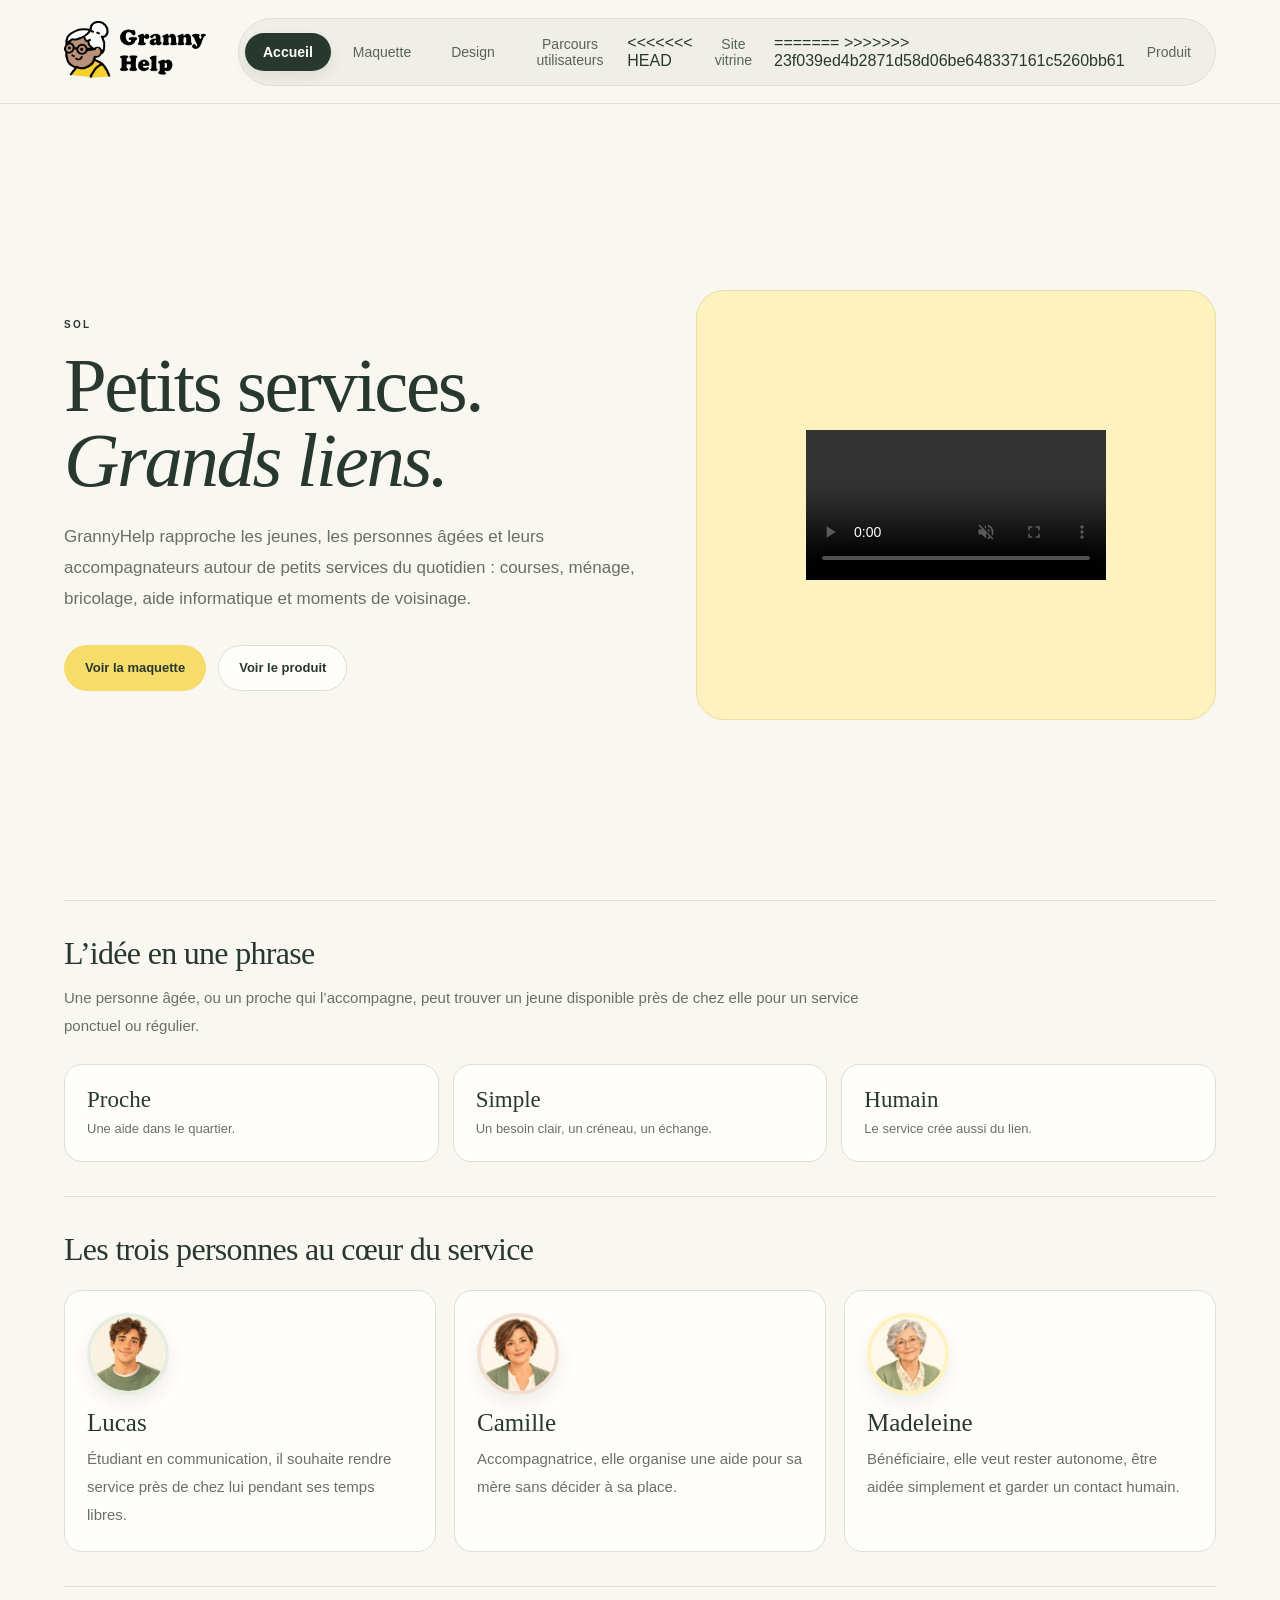
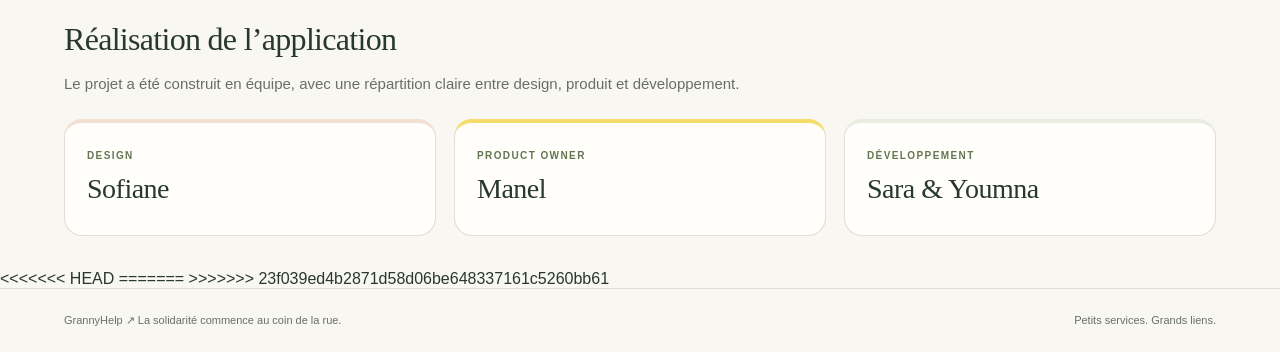
==== commit b475d5c8: "Merge GitHub version with PO and designer deliverables" ====
--- a/index.html
+++ b/index.html
@@ -18,7 +18,10 @@
       <button class="studio-tab" data-panel="maquettes" aria-pressed="false">Maquette</button>
       <button class="studio-tab" data-panel="charte" aria-pressed="false">Design</button>
       <button class="studio-tab" data-panel="parcours" aria-pressed="false">Parcours utilisateurs</button>
+<<<<<<< HEAD
       <button class="studio-tab" data-panel="site-vitrine" aria-pressed="false">Site vitrine</button>
+=======
+>>>>>>> 23f039ed4b2871d58d06be648337161c5260bb61
       <button class="studio-tab" data-panel="produit" aria-pressed="false">Produit</button>
     </nav>
   </header>
@@ -113,6 +116,7 @@
     <section id="charte" class="studio-panel" hidden></section>
     <section id="parcours" class="studio-panel" hidden></section>
 
+<<<<<<< HEAD
     <section id="site-vitrine" class="studio-panel" hidden>
       <div class="brand-intro">
         <p class="eyebrow">Designer / Site vitrine</p>
@@ -194,6 +198,8 @@
       </section>
     </section>
 
+=======
+>>>>>>> 23f039ed4b2871d58d06be648337161c5260bb61
     <section id="produit" class="studio-panel" hidden>
       <div class="brand-intro">
         <p class="eyebrow">Produit</p>
@@ -206,7 +212,10 @@
         <a href="#po-lean">Lean Canvas</a>
         <a href="#po-modalites">Modalités</a>
         <a href="#po-roadmap">Roadmap V0</a>
+<<<<<<< HEAD
         <a href="#po-scenarios">Scénarios</a>
+=======
+>>>>>>> 23f039ed4b2871d58d06be648337161c5260bb61
         <a href="#po-stories">User stories</a>
         <a href="#po-us-detaillees">US détaillées</a>
         <a href="#po-suite">Suite</a>
@@ -340,6 +349,7 @@
             </tbody>
           </table>
         </div>
+<<<<<<< HEAD
         <section class="ux-block" id="po-scenarios">
           <p class="eyebrow">04 bis / Arbitrer</p>
           <h2>Deux scénarios pour la V0</h2>
@@ -354,6 +364,8 @@
             </table>
           </div>
         </section>
+=======
+>>>>>>> 23f039ed4b2871d58d06be648337161c5260bb61
         <h3 class="subsection-title">Backlog V0 : découpage en user stories</h3>
         <div class="table-wrap">
           <table class="backlog-table">
@@ -369,6 +381,7 @@
               <tr><th>Organisation et suivi</th><td>Suivre une demande</td><td>Afficher le statut : envoyée, en attente, confirmée ou terminée.</td><td><span class="priority-pill should">SHOULD</span></td></tr>
               <tr><th>Organisation et suivi</th><td>Échanger avant le service</td><td>Prévoir une conversation simple pour préciser les détails de la rencontre.</td><td><span class="priority-pill should">SHOULD</span></td></tr>
               <tr><th>Cadre de confiance</th><td>Comprendre le pourboire libre</td><td>Afficher que le pourboire est facultatif et se fait directement entre les personnes.</td><td><span class="priority-pill could">COULD</span></td></tr>
+<<<<<<< HEAD
               <tr><th>Services et demandes</th><td>Voir le détail d’un profil jeune</td><td>Afficher prénom, distance, services proposés, disponibilité et présentation courte.</td><td><span class="priority-pill must">MUST</span></td></tr>
               <tr><th>Services et demandes</th><td>Voir le détail d’une demande</td><td>Afficher le service, le bénéficiaire, le créneau, la fréquence et les précisions.</td><td><span class="priority-pill must">MUST</span></td></tr>
               <tr><th>Recherche locale</th><td>Filtrer par distance</td><td>Limiter les résultats à 500 m, 1 km ou 2 km.</td><td><span class="priority-pill should">SHOULD</span></td></tr>
@@ -379,6 +392,8 @@
               <tr><th>Profil et préférences</th><td>Modifier son quartier</td><td>Mettre à jour le quartier utilisé pour la recherche locale.</td><td><span class="priority-pill should">SHOULD</span></td></tr>
               <tr><th>Profil et préférences</th><td>Modifier les informations du proche</td><td>Corriger prénom, quartier et lien avec le proche accompagné.</td><td><span class="priority-pill should">SHOULD</span></td></tr>
               <tr><th>Authentification</th><td>Se déconnecter</td><td>Fermer la session et revenir à l’écran de bienvenue.</td><td><span class="priority-pill must">MUST</span></td></tr>
+=======
+>>>>>>> 23f039ed4b2871d58d06be648337161c5260bb61
             </tbody>
           </table>
         </div>
@@ -482,7 +497,11 @@
         <article class="us-spec">
           <div class="us-spec-head">
             <span>User story 01</span>
+<<<<<<< HEAD
             <strong>En tant que nouvel utilisateur, je veux créer un compte afin d’accéder à GrannyHelp</strong>
+=======
+            <strong>Créer un compte utilisateur</strong>
+>>>>>>> 23f039ed4b2871d58d06be648337161c5260bb61
             <em>MUST</em>
           </div>
           <div class="us-spec-body">
@@ -546,7 +565,11 @@
         <article class="us-spec">
           <div class="us-spec-head">
             <span>User story 02</span>
+<<<<<<< HEAD
             <strong>En tant qu’utilisateur inscrit, je veux me connecter afin de retrouver mon espace</strong>
+=======
+            <strong>Se connecter à son compte</strong>
+>>>>>>> 23f039ed4b2871d58d06be648337161c5260bb61
             <em>MUST</em>
           </div>
           <div class="us-spec-body">
@@ -607,7 +630,11 @@
         <article class="us-spec">
           <div class="us-spec-head">
             <span>User story 03</span>
+<<<<<<< HEAD
             <strong>En tant qu’utilisateur connecté, je veux voir un accueil personnalisé afin d’accéder aux actions utiles</strong>
+=======
+            <strong>Afficher un accueil personnalisé</strong>
+>>>>>>> 23f039ed4b2871d58d06be648337161c5260bb61
             <em>MUST</em>
           </div>
           <div class="us-spec-body">
--- a/styles.css
+++ b/styles.css
@@ -87,7 +87,10 @@
 .team-grid article:nth-child(1){border-top:4px solid var(--peach)}
 .team-grid article:nth-child(2){border-top:4px solid var(--yellow)}
 .team-grid article:nth-child(3){border-top:4px solid var(--sage)}
+<<<<<<< HEAD
 .team-grid strong{overflow-wrap:anywhere}
+=======
+>>>>>>> 23f039ed4b2871d58d06be648337161c5260bb61
 .hero-video{width:100%;height:100%;min-height:430px;display:block;object-fit:cover;background:var(--ink)}
 .profile-portrait{overflow:hidden}
 .profile-portrait img{width:100%;height:100%;object-fit:cover;display:block}
@@ -106,6 +109,7 @@
 .us-spec-grid{grid-template-columns:repeat(2,minmax(0,1fr))}
 @media(max-width:1100px){.us-spec-body{grid-template-columns:1fr}.us-mockup{border-right:0;border-bottom:1px solid var(--line)}.us-preview-phone{height:560px}}
 @media(max-width:700px){.us-phone-row{grid-template-columns:1fr}.us-preview-phone{max-width:320px;margin:0 auto}}
+<<<<<<< HEAD
 
 @media(max-width:700px){
   .studio-header nav{
@@ -182,3 +186,5 @@
   .story-card{padding:18px}
   .us-spec-head strong{font-size:21px}
 }
+=======
+>>>>>>> 23f039ed4b2871d58d06be648337161c5260bb61
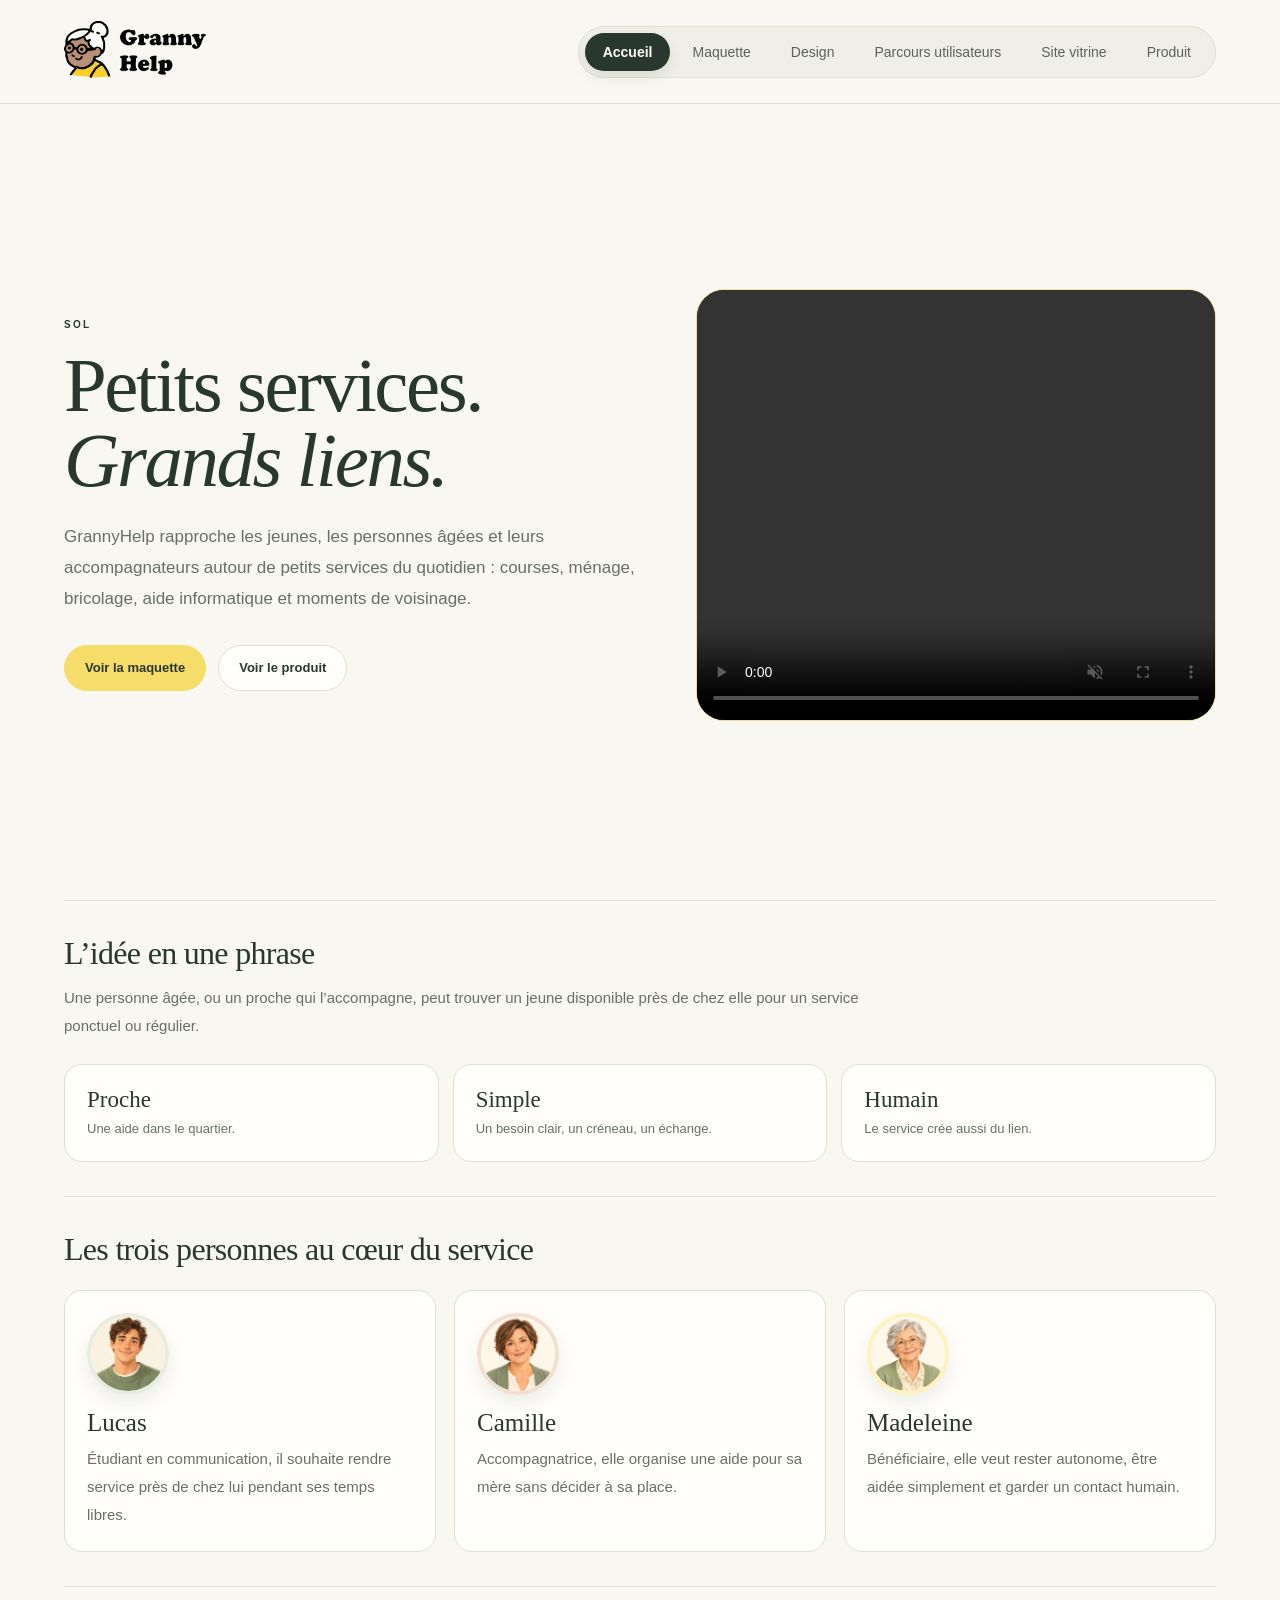
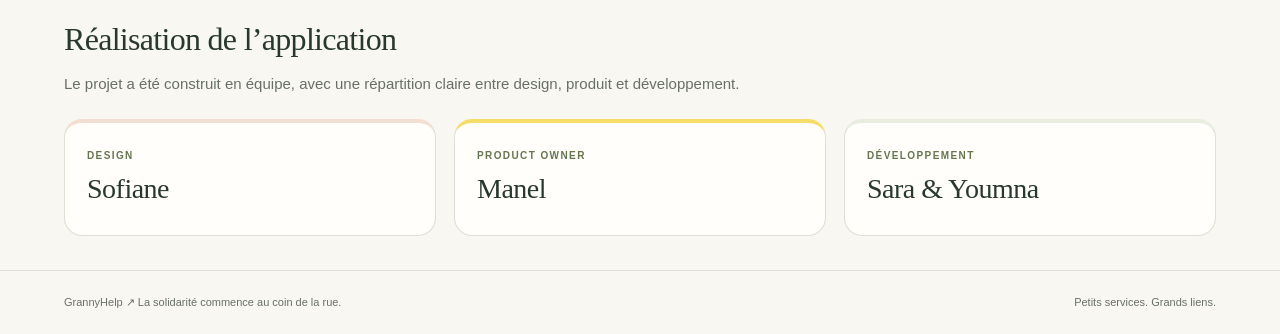
==== commit 68711548: "Fix site after merge conflict" ====
--- a/index.html
+++ b/index.html
@@ -4,24 +4,21 @@
   <meta charset="utf-8">
   <meta name="viewport" content="width=device-width, initial-scale=1">
   <title>GrannyHelp - Petits services. Grands liens.</title>
-  <link rel="icon" type="image/png" href="assets/logo.png?v=favicon-1">
-  <link rel="shortcut icon" type="image/png" href="assets/logo.png?v=favicon-1">
-  <link rel="stylesheet" href="styles.css?v=home-video-1">
+  <link rel="icon" type="image/png" href="assets/logo-grannyhelp.png?v=favicon-1">
+  <link rel="shortcut icon" type="image/png" href="assets/logo-grannyhelp.png?v=favicon-1">
+  <link rel="stylesheet" href="styles.css?v=restore-mobile-1">
 </head>
 <body>
   <header class="studio-header">
     <a class="studio-brand" href="#accueil" aria-label="GrannyHelp">
-      <img src="assets/logo.png" alt="GrannyHelp">
+      <img src="assets/logo-grannyhelp.png" alt="GrannyHelp">
     </a>
     <nav aria-label="Dossier de conception">
       <button class="studio-tab active" data-panel="accueil" aria-pressed="true">Accueil</button>
       <button class="studio-tab" data-panel="maquettes" aria-pressed="false">Maquette</button>
       <button class="studio-tab" data-panel="charte" aria-pressed="false">Design</button>
       <button class="studio-tab" data-panel="parcours" aria-pressed="false">Parcours utilisateurs</button>
-<<<<<<< HEAD
       <button class="studio-tab" data-panel="site-vitrine" aria-pressed="false">Site vitrine</button>
-=======
->>>>>>> 23f039ed4b2871d58d06be648337161c5260bb61
       <button class="studio-tab" data-panel="produit" aria-pressed="false">Produit</button>
     </nav>
   </header>
@@ -39,7 +36,7 @@
           </div>
         </div>
         <figure class="hero-art">
-          <video class="hero-video" src="assets/mami.mp4" autoplay muted loop playsinline controls aria-label="Vidéo de présentation GrannyHelp"></video>
+          <video class="hero-video" src="assets/video-presentation-grannyhelp.mp4" autoplay muted loop playsinline controls aria-label="Vidéo de présentation GrannyHelp"></video>
         </figure>
       </div>
 
@@ -58,9 +55,9 @@
       <section class="home-band">
         <h2>Les trois personnes au cœur du service</h2>
         <div class="home-cards three">
-          <article><img class="home-photo" src="assets/personas/lucas.png" alt="Portrait illustré de Lucas"><h3>Lucas</h3><p>Étudiant en communication, il souhaite rendre service près de chez lui pendant ses temps libres.</p></article>
-          <article><img class="home-photo" src="assets/personas/camille.png" alt="Portrait illustré de Camille"><h3>Camille</h3><p>Accompagnatrice, elle organise une aide pour sa mère sans décider à sa place.</p></article>
-          <article><img class="home-photo" src="assets/personas/madeleine.png" alt="Portrait illustré de Madeleine"><h3>Madeleine</h3><p>Bénéficiaire, elle veut rester autonome, être aidée simplement et garder un contact humain.</p></article>
+          <article><img class="home-photo" src="assets/personas/persona-lucas-jeune-volontaire.png" alt="Portrait illustré de Lucas"><h3>Lucas</h3><p>Étudiant en communication, il souhaite rendre service près de chez lui pendant ses temps libres.</p></article>
+          <article><img class="home-photo" src="assets/personas/persona-camille-accompagnatrice.png" alt="Portrait illustré de Camille"><h3>Camille</h3><p>Accompagnatrice, elle organise une aide pour sa mère sans décider à sa place.</p></article>
+          <article><img class="home-photo" src="assets/personas/persona-madeleine-beneficiaire.png" alt="Portrait illustré de Madeleine"><h3>Madeleine</h3><p>Bénéficiaire, elle veut rester autonome, être aidée simplement et garder un contact humain.</p></article>
         </div>
       </section>
 
@@ -116,7 +113,6 @@
     <section id="charte" class="studio-panel" hidden></section>
     <section id="parcours" class="studio-panel" hidden></section>
 
-<<<<<<< HEAD
     <section id="site-vitrine" class="studio-panel" hidden>
       <div class="brand-intro">
         <p class="eyebrow">Designer / Site vitrine</p>
@@ -164,9 +160,9 @@
         <p class="eyebrow">03 / Confiance</p>
         <h2>Témoignages fictifs pour la V0</h2>
         <div class="persona-grid">
-          <article class="persona"><img class="persona-photo" src="assets/personas/camille.png" alt="Portrait de Camille"><h3>Camille</h3><p>“Je peux organiser une aide pour ma mère sans lui retirer sa place dans la décision.”</p></article>
-          <article class="persona"><img class="persona-photo" src="assets/personas/lucas.png" alt="Portrait de Lucas"><h3>Lucas</h3><p>“Je vois les besoins proches de chez moi et je choisis ce que je peux vraiment faire.”</p></article>
-          <article class="persona"><img class="persona-photo" src="assets/personas/madeleine.png" alt="Portrait de Madeleine"><h3>Madeleine</h3><p>“Je garde mes habitudes, et je rencontre quelqu’un du quartier.”</p></article>
+          <article class="persona"><img class="persona-photo" src="assets/personas/persona-camille-accompagnatrice.png" alt="Portrait de Camille"><h3>Camille</h3><p>“Je peux organiser une aide pour ma mère sans lui retirer sa place dans la décision.”</p></article>
+          <article class="persona"><img class="persona-photo" src="assets/personas/persona-lucas-jeune-volontaire.png" alt="Portrait de Lucas"><h3>Lucas</h3><p>“Je vois les besoins proches de chez moi et je choisis ce que je peux vraiment faire.”</p></article>
+          <article class="persona"><img class="persona-photo" src="assets/personas/persona-madeleine-beneficiaire.png" alt="Portrait de Madeleine"><h3>Madeleine</h3><p>“Je garde mes habitudes, et je rencontre quelqu’un du quartier.”</p></article>
         </div>
       </section>
 
@@ -198,8 +194,6 @@
       </section>
     </section>
 
-=======
->>>>>>> 23f039ed4b2871d58d06be648337161c5260bb61
     <section id="produit" class="studio-panel" hidden>
       <div class="brand-intro">
         <p class="eyebrow">Produit</p>
@@ -212,10 +206,7 @@
         <a href="#po-lean">Lean Canvas</a>
         <a href="#po-modalites">Modalités</a>
         <a href="#po-roadmap">Roadmap V0</a>
-<<<<<<< HEAD
         <a href="#po-scenarios">Scénarios</a>
-=======
->>>>>>> 23f039ed4b2871d58d06be648337161c5260bb61
         <a href="#po-stories">User stories</a>
         <a href="#po-us-detaillees">US détaillées</a>
         <a href="#po-suite">Suite</a>
@@ -349,7 +340,6 @@
             </tbody>
           </table>
         </div>
-<<<<<<< HEAD
         <section class="ux-block" id="po-scenarios">
           <p class="eyebrow">04 bis / Arbitrer</p>
           <h2>Deux scénarios pour la V0</h2>
@@ -364,8 +354,6 @@
             </table>
           </div>
         </section>
-=======
->>>>>>> 23f039ed4b2871d58d06be648337161c5260bb61
         <h3 class="subsection-title">Backlog V0 : découpage en user stories</h3>
         <div class="table-wrap">
           <table class="backlog-table">
@@ -381,7 +369,6 @@
               <tr><th>Organisation et suivi</th><td>Suivre une demande</td><td>Afficher le statut : envoyée, en attente, confirmée ou terminée.</td><td><span class="priority-pill should">SHOULD</span></td></tr>
               <tr><th>Organisation et suivi</th><td>Échanger avant le service</td><td>Prévoir une conversation simple pour préciser les détails de la rencontre.</td><td><span class="priority-pill should">SHOULD</span></td></tr>
               <tr><th>Cadre de confiance</th><td>Comprendre le pourboire libre</td><td>Afficher que le pourboire est facultatif et se fait directement entre les personnes.</td><td><span class="priority-pill could">COULD</span></td></tr>
-<<<<<<< HEAD
               <tr><th>Services et demandes</th><td>Voir le détail d’un profil jeune</td><td>Afficher prénom, distance, services proposés, disponibilité et présentation courte.</td><td><span class="priority-pill must">MUST</span></td></tr>
               <tr><th>Services et demandes</th><td>Voir le détail d’une demande</td><td>Afficher le service, le bénéficiaire, le créneau, la fréquence et les précisions.</td><td><span class="priority-pill must">MUST</span></td></tr>
               <tr><th>Recherche locale</th><td>Filtrer par distance</td><td>Limiter les résultats à 500 m, 1 km ou 2 km.</td><td><span class="priority-pill should">SHOULD</span></td></tr>
@@ -392,8 +379,6 @@
               <tr><th>Profil et préférences</th><td>Modifier son quartier</td><td>Mettre à jour le quartier utilisé pour la recherche locale.</td><td><span class="priority-pill should">SHOULD</span></td></tr>
               <tr><th>Profil et préférences</th><td>Modifier les informations du proche</td><td>Corriger prénom, quartier et lien avec le proche accompagné.</td><td><span class="priority-pill should">SHOULD</span></td></tr>
               <tr><th>Authentification</th><td>Se déconnecter</td><td>Fermer la session et revenir à l’écran de bienvenue.</td><td><span class="priority-pill must">MUST</span></td></tr>
-=======
->>>>>>> 23f039ed4b2871d58d06be648337161c5260bb61
             </tbody>
           </table>
         </div>
@@ -497,11 +482,7 @@
         <article class="us-spec">
           <div class="us-spec-head">
             <span>User story 01</span>
-<<<<<<< HEAD
             <strong>En tant que nouvel utilisateur, je veux créer un compte afin d’accéder à GrannyHelp</strong>
-=======
-            <strong>Créer un compte utilisateur</strong>
->>>>>>> 23f039ed4b2871d58d06be648337161c5260bb61
             <em>MUST</em>
           </div>
           <div class="us-spec-body">
@@ -565,11 +546,7 @@
         <article class="us-spec">
           <div class="us-spec-head">
             <span>User story 02</span>
-<<<<<<< HEAD
             <strong>En tant qu’utilisateur inscrit, je veux me connecter afin de retrouver mon espace</strong>
-=======
-            <strong>Se connecter à son compte</strong>
->>>>>>> 23f039ed4b2871d58d06be648337161c5260bb61
             <em>MUST</em>
           </div>
           <div class="us-spec-body">
@@ -630,11 +607,7 @@
         <article class="us-spec">
           <div class="us-spec-head">
             <span>User story 03</span>
-<<<<<<< HEAD
             <strong>En tant qu’utilisateur connecté, je veux voir un accueil personnalisé afin d’accéder aux actions utiles</strong>
-=======
-            <strong>Afficher un accueil personnalisé</strong>
->>>>>>> 23f039ed4b2871d58d06be648337161c5260bb61
             <em>MUST</em>
           </div>
           <div class="us-spec-body">
@@ -714,6 +687,6 @@
     <span>Petits services. Grands liens.</span>
   </footer>
 
-  <script src="app.js?v=real-us-mockups-1"></script>
+  <script src="app.js?v=restore-mobile-1"></script>
 </body>
 </html>
--- a/styles.css
+++ b/styles.css
@@ -87,10 +87,7 @@
 .team-grid article:nth-child(1){border-top:4px solid var(--peach)}
 .team-grid article:nth-child(2){border-top:4px solid var(--yellow)}
 .team-grid article:nth-child(3){border-top:4px solid var(--sage)}
-<<<<<<< HEAD
 .team-grid strong{overflow-wrap:anywhere}
-=======
->>>>>>> 23f039ed4b2871d58d06be648337161c5260bb61
 .hero-video{width:100%;height:100%;min-height:430px;display:block;object-fit:cover;background:var(--ink)}
 .profile-portrait{overflow:hidden}
 .profile-portrait img{width:100%;height:100%;object-fit:cover;display:block}
@@ -109,7 +106,6 @@
 .us-spec-grid{grid-template-columns:repeat(2,minmax(0,1fr))}
 @media(max-width:1100px){.us-spec-body{grid-template-columns:1fr}.us-mockup{border-right:0;border-bottom:1px solid var(--line)}.us-preview-phone{height:560px}}
 @media(max-width:700px){.us-phone-row{grid-template-columns:1fr}.us-preview-phone{max-width:320px;margin:0 auto}}
-<<<<<<< HEAD
 
 @media(max-width:700px){
   .studio-header nav{
@@ -186,5 +182,3 @@
   .story-card{padding:18px}
   .us-spec-head strong{font-size:21px}
 }
-=======
->>>>>>> 23f039ed4b2871d58d06be648337161c5260bb61
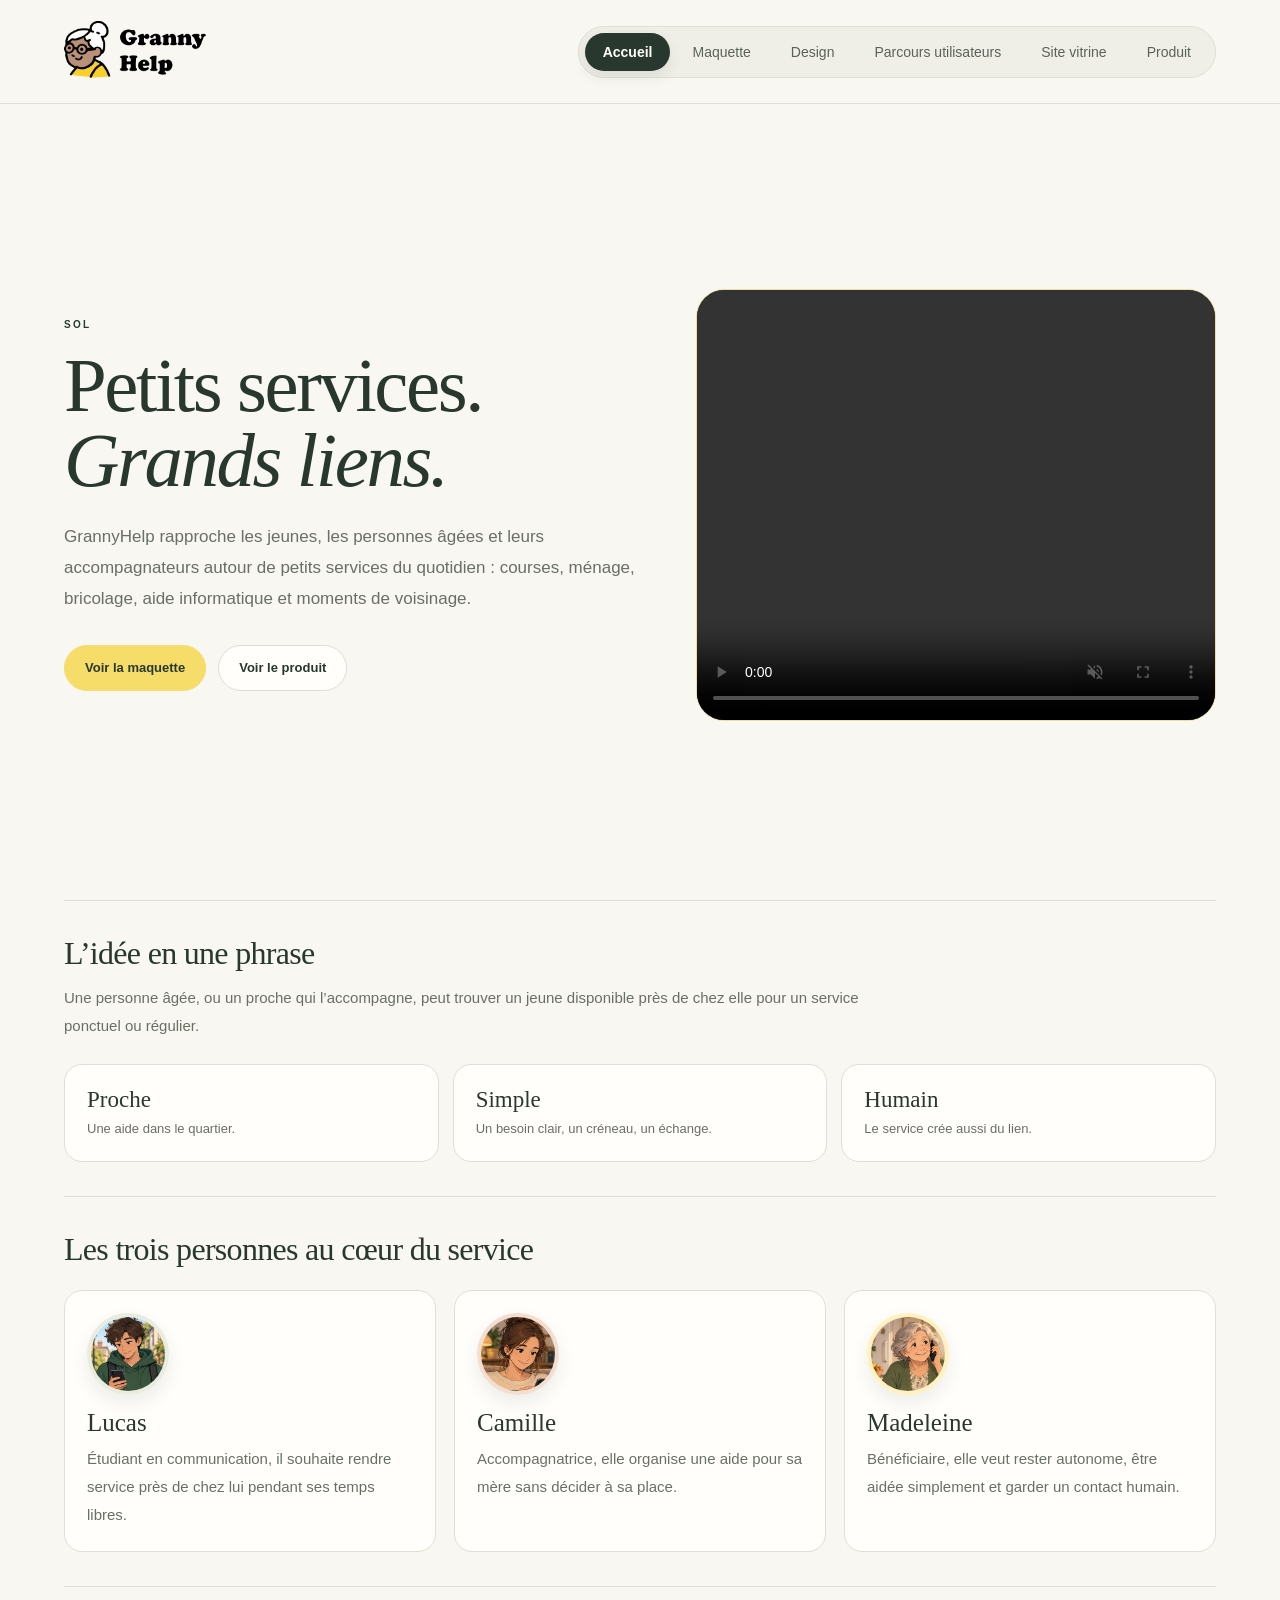
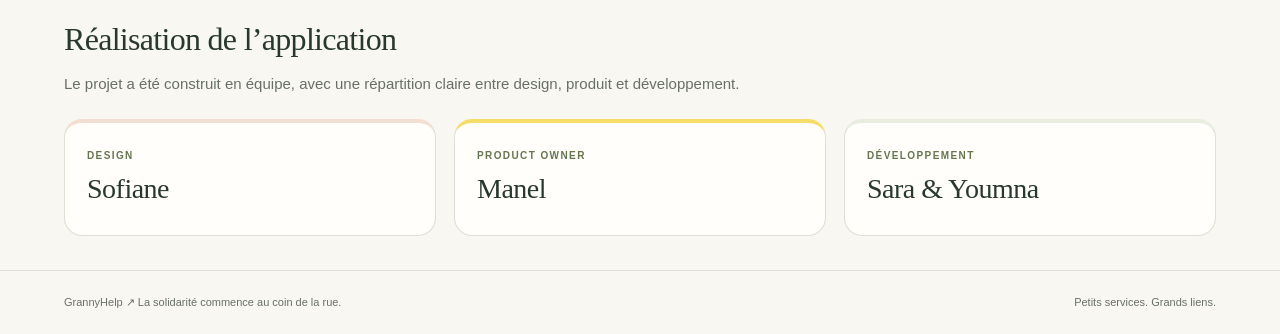
==== commit 5a132cc2: "Ajuster l'âge de Camille" ====
--- a/index.html
+++ b/index.html
@@ -6,7 +6,7 @@
   <title>GrannyHelp - Petits services. Grands liens.</title>
   <link rel="icon" type="image/png" href="assets/logo-grannyhelp.png?v=favicon-1">
   <link rel="shortcut icon" type="image/png" href="assets/logo-grannyhelp.png?v=favicon-1">
-  <link rel="stylesheet" href="styles.css?v=restore-mobile-1">
+  <link rel="stylesheet" href="styles.css?v=storyboard-money-personas-1">
 </head>
 <body>
   <header class="studio-header">
@@ -55,9 +55,9 @@
       <section class="home-band">
         <h2>Les trois personnes au cœur du service</h2>
         <div class="home-cards three">
-          <article><img class="home-photo" src="assets/personas/persona-lucas-jeune-volontaire.png" alt="Portrait illustré de Lucas"><h3>Lucas</h3><p>Étudiant en communication, il souhaite rendre service près de chez lui pendant ses temps libres.</p></article>
-          <article><img class="home-photo" src="assets/personas/persona-camille-accompagnatrice.png" alt="Portrait illustré de Camille"><h3>Camille</h3><p>Accompagnatrice, elle organise une aide pour sa mère sans décider à sa place.</p></article>
-          <article><img class="home-photo" src="assets/personas/persona-madeleine-beneficiaire.png" alt="Portrait illustré de Madeleine"><h3>Madeleine</h3><p>Bénéficiaire, elle veut rester autonome, être aidée simplement et garder un contact humain.</p></article>
+          <article><img class="home-photo" src="assets/personas/persona-lucas-storyboard.png" alt="Portrait illustré de Lucas"><h3>Lucas</h3><p>Étudiant en communication, il souhaite rendre service près de chez lui pendant ses temps libres.</p></article>
+          <article><img class="home-photo" src="assets/personas/persona-camille-storyboard.png" alt="Portrait illustré de Camille"><h3>Camille</h3><p>Accompagnatrice, elle organise une aide pour sa mère sans décider à sa place.</p></article>
+          <article><img class="home-photo" src="assets/personas/persona-madeleine-storyboard.png" alt="Portrait illustré de Madeleine"><h3>Madeleine</h3><p>Bénéficiaire, elle veut rester autonome, être aidée simplement et garder un contact humain.</p></article>
         </div>
       </section>
 
@@ -160,9 +160,9 @@
         <p class="eyebrow">03 / Confiance</p>
         <h2>Témoignages fictifs pour la V0</h2>
         <div class="persona-grid">
-          <article class="persona"><img class="persona-photo" src="assets/personas/persona-camille-accompagnatrice.png" alt="Portrait de Camille"><h3>Camille</h3><p>“Je peux organiser une aide pour ma mère sans lui retirer sa place dans la décision.”</p></article>
-          <article class="persona"><img class="persona-photo" src="assets/personas/persona-lucas-jeune-volontaire.png" alt="Portrait de Lucas"><h3>Lucas</h3><p>“Je vois les besoins proches de chez moi et je choisis ce que je peux vraiment faire.”</p></article>
-          <article class="persona"><img class="persona-photo" src="assets/personas/persona-madeleine-beneficiaire.png" alt="Portrait de Madeleine"><h3>Madeleine</h3><p>“Je garde mes habitudes, et je rencontre quelqu’un du quartier.”</p></article>
+          <article class="persona"><img class="persona-photo" src="assets/personas/persona-camille-storyboard.png" alt="Portrait de Camille"><h3>Camille</h3><p>“Je peux organiser une aide pour ma mère sans lui retirer sa place dans la décision.”</p></article>
+          <article class="persona"><img class="persona-photo" src="assets/personas/persona-lucas-storyboard.png" alt="Portrait de Lucas"><h3>Lucas</h3><p>“Je vois les besoins proches de chez moi et je choisis ce que je peux vraiment faire.”</p></article>
+          <article class="persona"><img class="persona-photo" src="assets/personas/persona-madeleine-storyboard.png" alt="Portrait de Madeleine"><h3>Madeleine</h3><p>“Je garde mes habitudes, et je rencontre quelqu’un du quartier.”</p></article>
         </div>
       </section>
 
@@ -359,8 +359,8 @@
           <table class="backlog-table">
             <thead><tr><th>EPIC</th><th>User Story</th><th>Périmètre US</th><th>Priorisation US</th></tr></thead>
             <tbody>
-              <tr><th>Compte et authentification</th><td>Créer un compte</td><td>Créer un compte avec e-mail et mot de passe, afficher les erreurs et poursuivre le parcours.</td><td><span class="priority-pill must">MUST</span></td></tr>
-              <tr><th>Compte et authentification</th><td>Se connecter</td><td>Saisir ses identifiants, gérer les erreurs et accéder à son espace.</td><td><span class="priority-pill must">MUST</span></td></tr>
+              <tr><th>Compte et authentification</th><td>Créer un accès</td><td>Créer un accès avec e-mail, code temporaire ou lien magique, afficher les erreurs et poursuivre le parcours.</td><td><span class="priority-pill must">MUST</span></td></tr>
+              <tr><th>Compte et authentification</th><td>Se connecter par code</td><td>Saisir son e-mail, recevoir un code puis accéder à son espace.</td><td><span class="priority-pill must">MUST</span></td></tr>
               <tr><th>Rôles et profils</th><td>Choisir son rôle</td><td>Sélectionner jeune volontaire, accompagnateur ou personne âgée, puis adapter les écrans.</td><td><span class="priority-pill must">MUST</span></td></tr>
               <tr><th>Accueil et navigation</th><td>Afficher un accueil personnalisé</td><td>Afficher les actions principales, le contexte du rôle et les raccourcis utiles.</td><td><span class="priority-pill must">MUST</span></td></tr>
               <tr><th>Accompagnement d’un proche</th><td>Ajouter un proche</td><td>Renseigner prénom, quartier, lien avec le proche et accord pour organiser les demandes.</td><td><span class="priority-pill must">MUST</span></td></tr>
@@ -400,7 +400,7 @@
             <p>En tant qu’utilisateur, je veux créer un compte afin d’accéder à GrannyHelp.</p>
             <h4>Critères d’acceptation</h4>
             <ul>
-              <li>Le formulaire demande au minimum un e-mail et un mot de passe.</li>
+              <li>Le formulaire demande au minimum un e-mail et un code temporaire.</li>
               <li>Un message clair apparaît si les informations sont incorrectes.</li>
               <li>Après inscription, l’utilisateur arrive sur la suite du parcours.</li>
             </ul>
@@ -411,8 +411,8 @@
             <p>En tant qu’utilisateur inscrit, je veux me connecter afin de retrouver mon espace.</p>
             <h4>Critères d’acceptation</h4>
             <ul>
-              <li>L’utilisateur peut saisir son e-mail et son mot de passe.</li>
-              <li>Une erreur est affichée si le compte n’existe pas ou si le mot de passe est faux.</li>
+              <li>L’utilisateur peut saisir son e-mail et un code reçu.</li>
+              <li>Une erreur est affichée si le compte n’existe pas ou si le code est invalide.</li>
               <li>Une fois connecté, il accède à l’accueil de l’application.</li>
             </ul>
           </article>
@@ -507,7 +507,7 @@
               <ol>
                 <li>L’utilisateur clique sur “C’est parti”.</li>
                 <li>Il choisit son rôle.</li>
-                <li>Il renseigne prénom, e-mail et mot de passe.</li>
+                <li>Il renseigne prénom, e-mail et code temporaire reçu.</li>
                 <li>Il complète les informations de quartier ou de proche.</li>
                 <li>Il arrive sur l’accueil adapté à son rôle.</li>
               </ol>
@@ -517,27 +517,27 @@
               <ul>
                 <li>Les champs obligatoires empêchent la validation s’ils sont vides.</li>
                 <li>Un format d’e-mail invalide affiche un message clair.</li>
-                <li>Le mot de passe doit respecter la règle minimale définie par Firebase Auth.</li>
+                <li>Le code ou le lien magique doit être valide et encore actif.</li>
                 <li>Le rôle choisi est enregistré et réutilisé pour personnaliser l’accueil.</li>
                 <li>Pour un accompagnateur, le proche peut être renseigné dans la suite du parcours.</li>
               </ul>
             </section>
             <section>
               <h3>Prérequis</h3>
-              <p>Firebase Auth configuré, modèle utilisateur minimal défini, écrans de la maquette validés pour le parcours d’inscription.</p>
+              <p>Firebase Auth configuré en mode e-mail sans mot de passe, modèle utilisateur minimal défini, écrans de la maquette validés pour le parcours d’inscription.</p>
             </section>
             <section>
               <h3>Spécifications techniques</h3>
               <ul>
-                <li>Créer le compte avec Firebase Auth.</li>
+                <li>Créer l’accès avec Firebase Auth et une connexion sans mot de passe.</li>
                 <li>Stocker le rôle et les informations de profil dans la base.</li>
-                <li>Prévoir les erreurs : e-mail déjà utilisé, e-mail invalide, mot de passe trop faible.</li>
+                <li>Prévoir les erreurs : e-mail déjà utilisé, e-mail invalide, code expiré ou lien invalide.</li>
                 <li>Rediriger vers l’accueil après création du compte.</li>
               </ul>
             </section>
             <section class="us-exclusions">
               <h3>Exclusions V0</h3>
-              <p>Connexion Google, vérification SMS, documents justificatifs, photo obligatoire et récupération de mot de passe ne sont pas traités dans cette V0.</p>
+              <p>Connexion Google, vérification SMS, documents justificatifs, photo obligatoire et double authentification ne sont pas traités dans cette V0.</p>
             </section>
           </div>
           </div>
@@ -546,7 +546,7 @@
         <article class="us-spec">
           <div class="us-spec-head">
             <span>User story 02</span>
-            <strong>En tant qu’utilisateur inscrit, je veux me connecter afin de retrouver mon espace</strong>
+            <strong>En tant qu’utilisateur inscrit, je veux me connecter avec un code afin de retrouver mon espace</strong>
             <em>MUST</em>
           </div>
           <div class="us-spec-body">
@@ -567,7 +567,7 @@
               <h3>Parcours principal</h3>
               <ol>
                 <li>L’utilisateur clique sur “Se connecter”.</li>
-                <li>Il saisit son e-mail et son mot de passe.</li>
+                <li>Il saisit son e-mail et le code reçu.</li>
                 <li>Il valide le formulaire.</li>
                 <li>La session est ouverte.</li>
                 <li>L’utilisateur arrive sur son accueil personnalisé.</li>
@@ -576,21 +576,21 @@
             <section>
               <h3>Critères d’acceptation</h3>
               <ul>
-                <li>Un compte existant avec les bons identifiants permet la connexion.</li>
+                <li>Un compte existant avec un code valide permet la connexion.</li>
                 <li>Un e-mail inconnu affiche une erreur compréhensible.</li>
-                <li>Un mot de passe incorrect affiche une erreur sans effacer tout le formulaire.</li>
+                <li>Un code incorrect ou expiré affiche une erreur sans effacer tout le formulaire.</li>
                 <li>Un e-mail au mauvais format bloque l’envoi.</li>
                 <li>Après connexion, l’utilisateur est redirigé vers l’accueil.</li>
               </ul>
             </section>
             <section>
               <h3>Prérequis</h3>
-              <p>L’utilisateur possède déjà un compte créé dans Firebase Auth. L’écran d’accueil existe pour recevoir la redirection.</p>
+              <p>L’utilisateur possède déjà un compte créé dans Firebase Auth. L’écran d’accueil existe pour recevoir la redirection après validation du code.</p>
             </section>
             <section>
               <h3>Spécifications techniques</h3>
               <ul>
-                <li>Utiliser Firebase Auth pour vérifier les identifiants.</li>
+                <li>Utiliser Firebase Auth pour vérifier le lien magique ou le code temporaire.</li>
                 <li>Consommer l’état de session pour maintenir l’utilisateur connecté.</li>
                 <li>Récupérer le profil utilisateur pour afficher le bon rôle.</li>
                 <li>Prévoir une déconnexion simple depuis le profil ou le menu.</li>
@@ -598,7 +598,7 @@
             </section>
             <section class="us-exclusions">
               <h3>Exclusions V0</h3>
-              <p>Lien magique, double authentification, connexion sociale et réinitialisation complète du mot de passe ne sont pas inclus.</p>
+              <p>Double authentification, connexion sociale, vérification SMS et gestion avancée de récupération de compte ne sont pas incluses.</p>
             </section>
           </div>
           </div>
@@ -687,6 +687,6 @@
     <span>Petits services. Grands liens.</span>
   </footer>
 
-  <script src="app.js?v=restore-mobile-1"></script>
+  <script src="app.js?v=storyboard-money-personas-1"></script>
 </body>
 </html>
--- a/styles.css
+++ b/styles.css
@@ -5,6 +5,7 @@
 @media(max-width:850px){.studio-header{height:auto;min-height:90px;padding:17px 5%;flex-wrap:wrap;gap:14px}.studio-brand img{width:130px}.project-label{font-size:9px}.studio-header nav{order:3;width:100%;height:34px;gap:25px}.studio-tab{font-size:12px}.intro h1{font-size:51px}.intro-aside{width:230px;font-size:13px}.screens{grid-template-columns:1fr;padding:28px;gap:30px}.screen-item{max-width:352px}.screen-caption small{display:block}.screens.focused{grid-template-columns:minmax(0,352px);gap:25px}.design-notes{padding:0 8px}.design-notes h2{font-size:30px}.design-notes p,.design-notes li{font-size:13px}.brand-grid,.canvas-grid{grid-template-columns:1fr}.persona-grid{grid-template-columns:1fr}.story-grid{grid-template-columns:repeat(2,1fr)}.canvas-footer>span:last-child{display:none}.brand-intro h1{font-size:42px}.split-content{grid-template-columns:1fr}.home-content{padding-left:18px;padding-right:18px}.welcome{padding-left:21px;padding-right:21px}.welcome h2{font-size:34px}.hero-card img{width:118px;height:118px}.app-pad{padding-left:20px;padding-right:20px}}
 @media(max-width:550px){.intro{padding:32px 0;display:block}.intro h1{font-size:49px}.intro-aside{margin-top:24px;width:auto}.intro-aside p{display:inline;font-size:12px}.intro-aside .muted{display:none}.handwritten{font-size:16px;margin-top:14px}.sparkle{right:-62px;font-size:53px}.screen-picker{border-radius:15px;gap:1px;width:100%}.screen-picker button{padding:9px 10px;font-size:10px}.screens{padding:22px 12px;border-radius:17px}.screens.focused{padding:22px 12px}.phone{border-width:5px}.studio-footer{flex-direction:column;font-size:10px}.project-label{letter-spacing:.8px}.story-grid{grid-template-columns:1fr}.brand-card{padding:20px}.swatches{gap:6px}.swatch span{height:75px}.swatch strong,.swatch small{font-size:8px}.brand-intro h1{font-size:36px}.canvas-footer{line-height:1.6}.type-specimen{font-size:40px}}
 .step-line{margin:16px 0 20px}.role-list{margin:16px 0}.role-card{min-height:78px;padding-top:12px;padding-bottom:12px}.hint{margin:15px 0}.signup-bottom{margin-top:18px}.home-content{padding-top:13px}.home-content h2{margin-bottom:12px}.hero-card{padding-top:10px;padding-bottom:10px}.hero-card img{width:98px;height:98px}.section-title{margin-top:17px}.service .service-symbol{width:44px;height:44px}.tip-note{margin-top:10px!important}
+.storyboard-visual .story-step{padding:16px;position:relative;overflow:hidden}.storyboard-visual .story-scene{height:190px;position:relative;display:block;background:#f8f7f1;border:1px solid var(--line);padding:0;overflow:hidden}.story-panel-image{width:100%;height:100%;display:block;object-fit:cover}.story-icons{position:absolute;right:12px;top:12px;display:flex;gap:6px;background:#fffef9d9;border:1px solid var(--line);border-radius:999px;padding:7px 8px;z-index:2}.story-icons .icon{width:19px;height:19px;color:#344f3b}.storyboard-visual .story-step h3{font-size:16px;margin:12px 0 7px}.storyboard-visual .story-step p{font-size:12px;line-height:1.6;margin:0}@media(max-width:550px){.storyboard-visual .story-scene{height:172px}}
 @media(prefers-reduced-motion:reduce){.animated-granny.wave{animation:none}}
 @media print{.studio-header,.canvas-toolbar,.studio-footer,.ux-nav{display:none}.studio-panel{padding:0}.studio-panel[hidden]{display:block!important}.screens{background:white;gap:20px;padding:15px}.phone{box-shadow:none}.brand-card,.story-step,.persona,.ux-block{break-inside:avoid}.intro{padding:20px 0}.studio-panel{break-before:page}.canvas-footer{margin-bottom:0}}
 
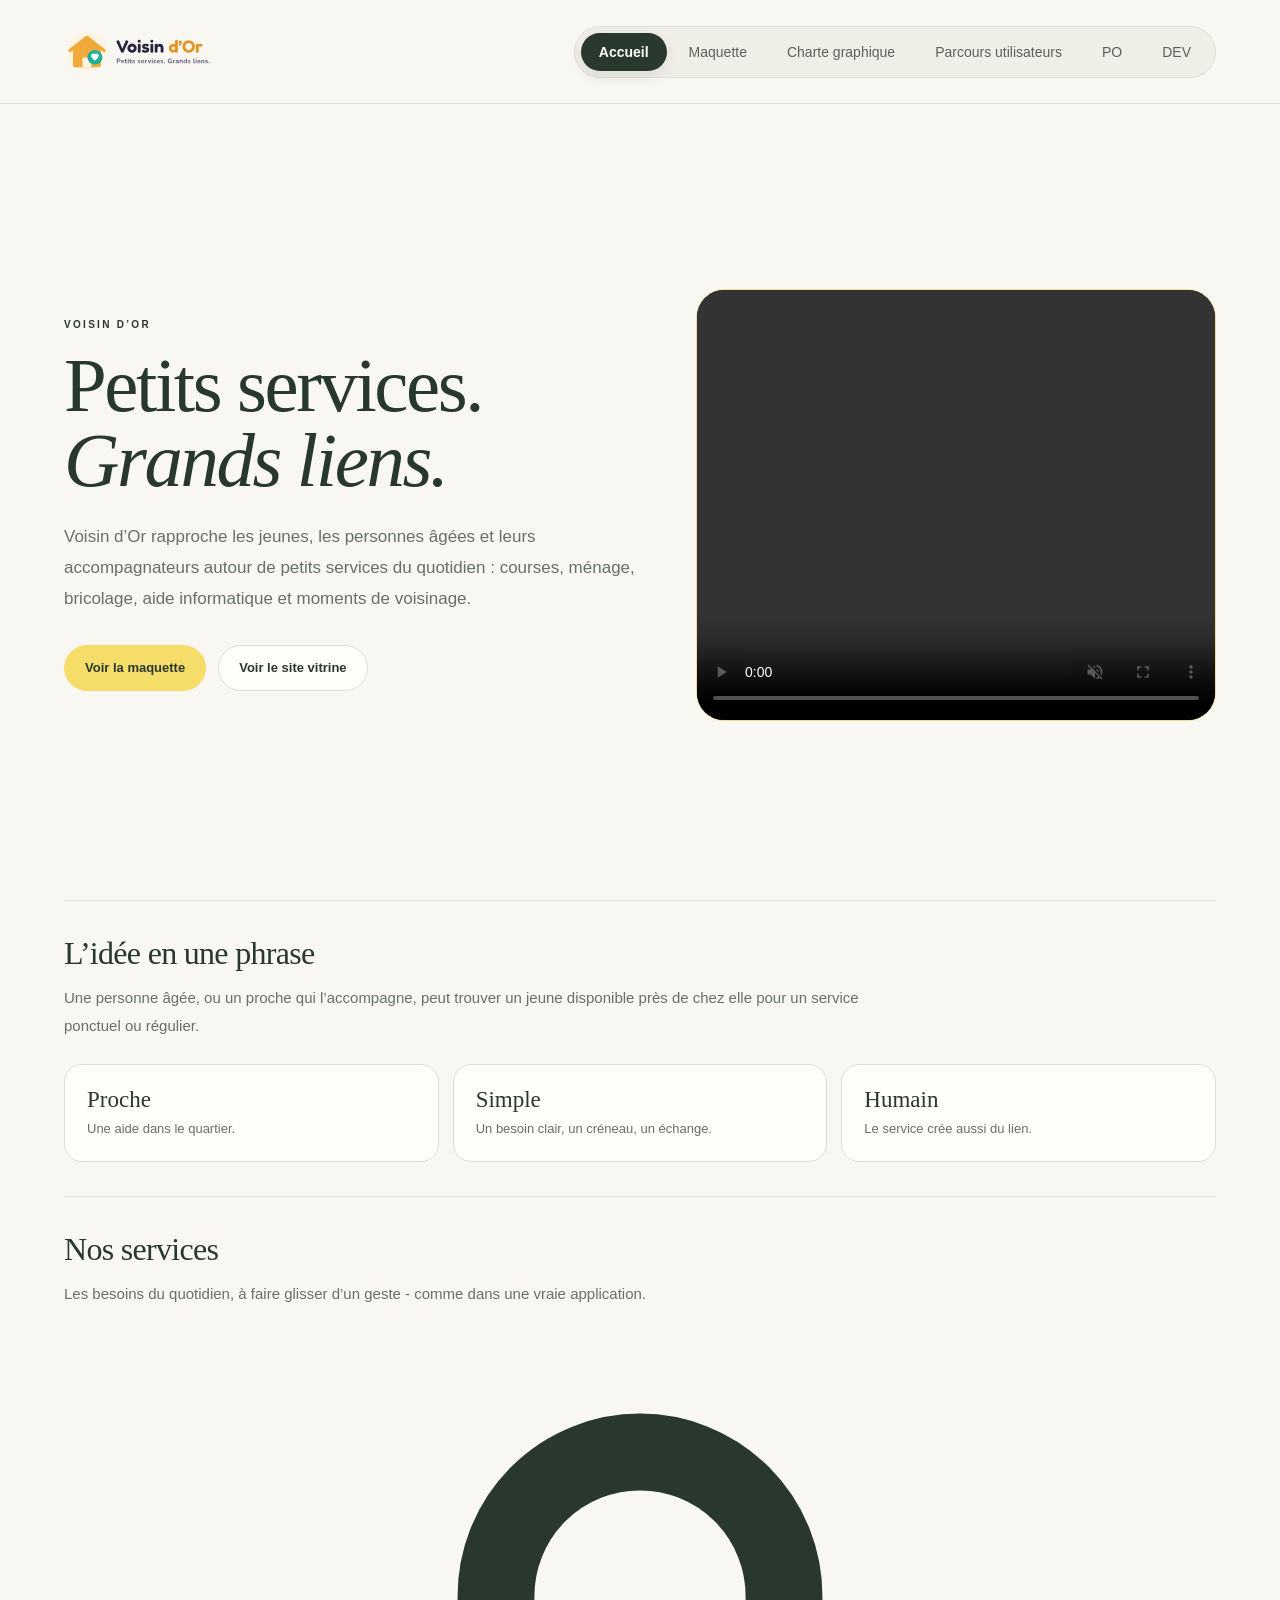
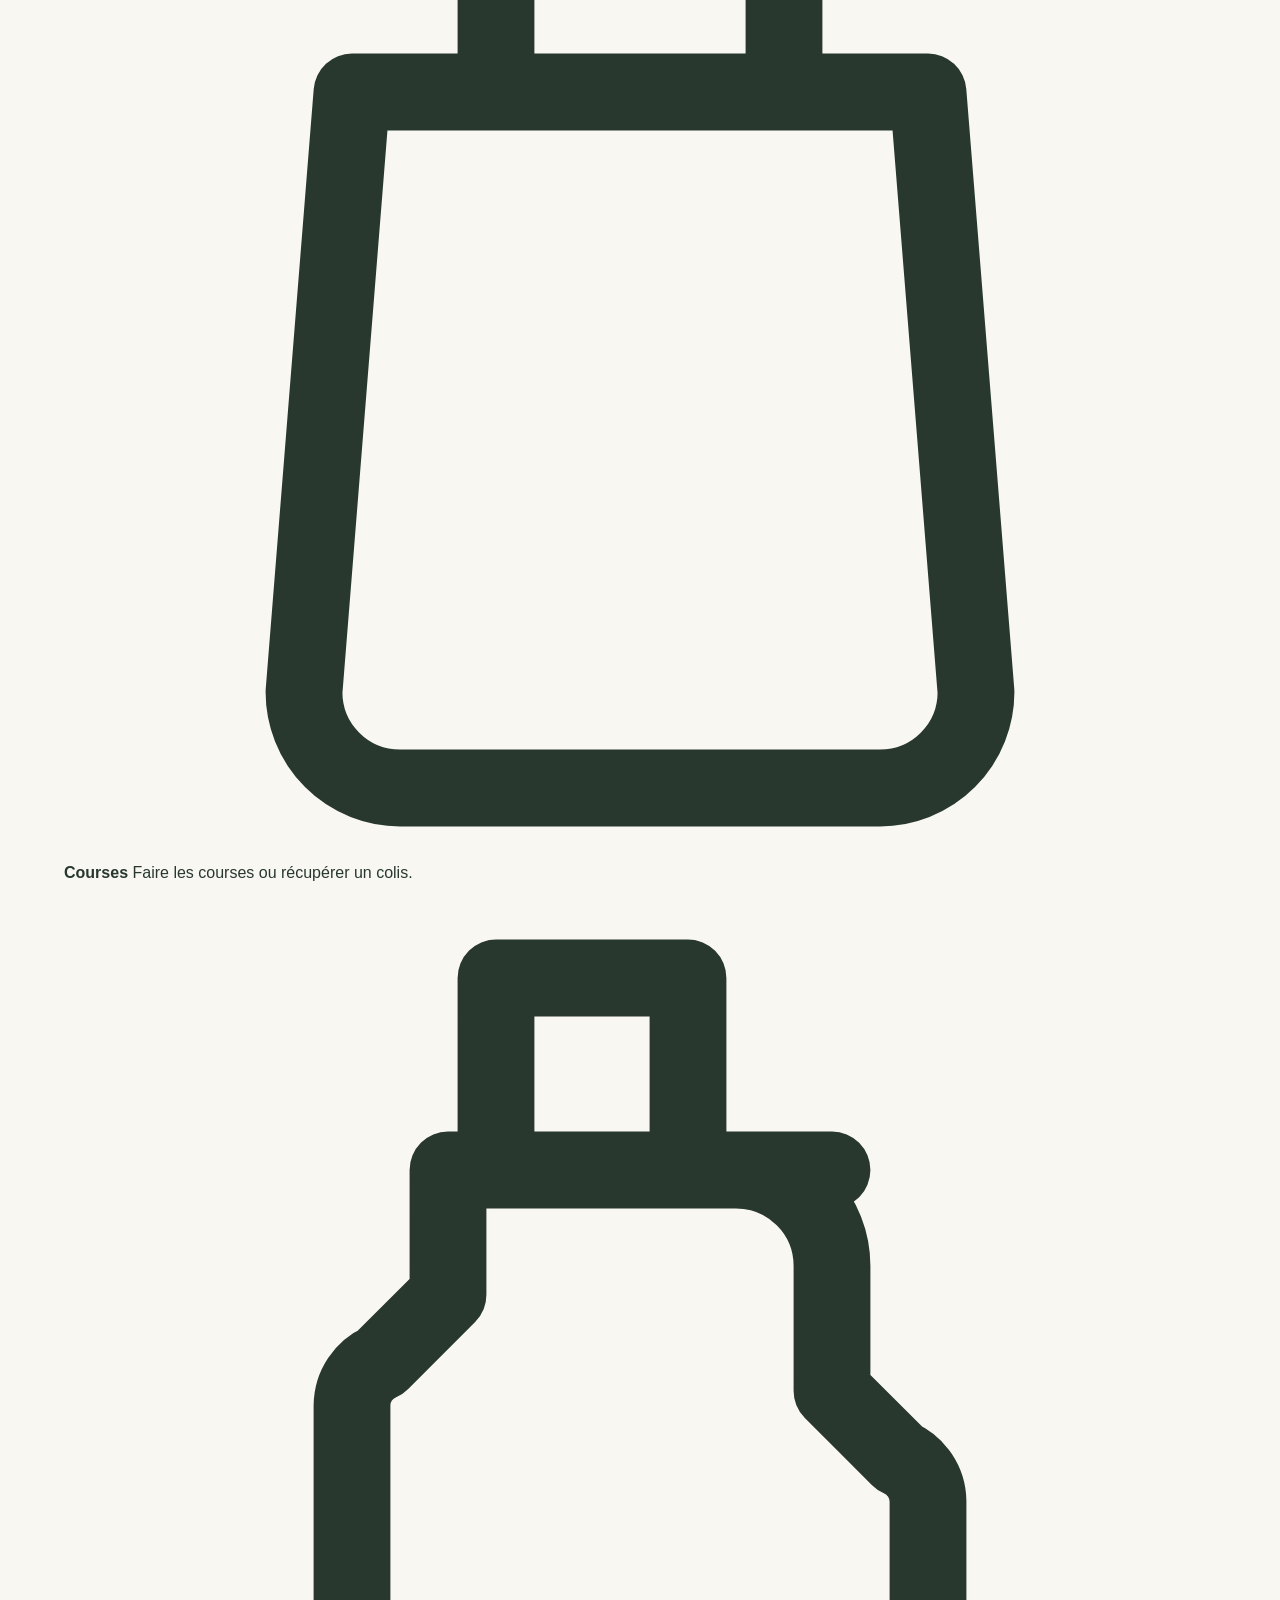
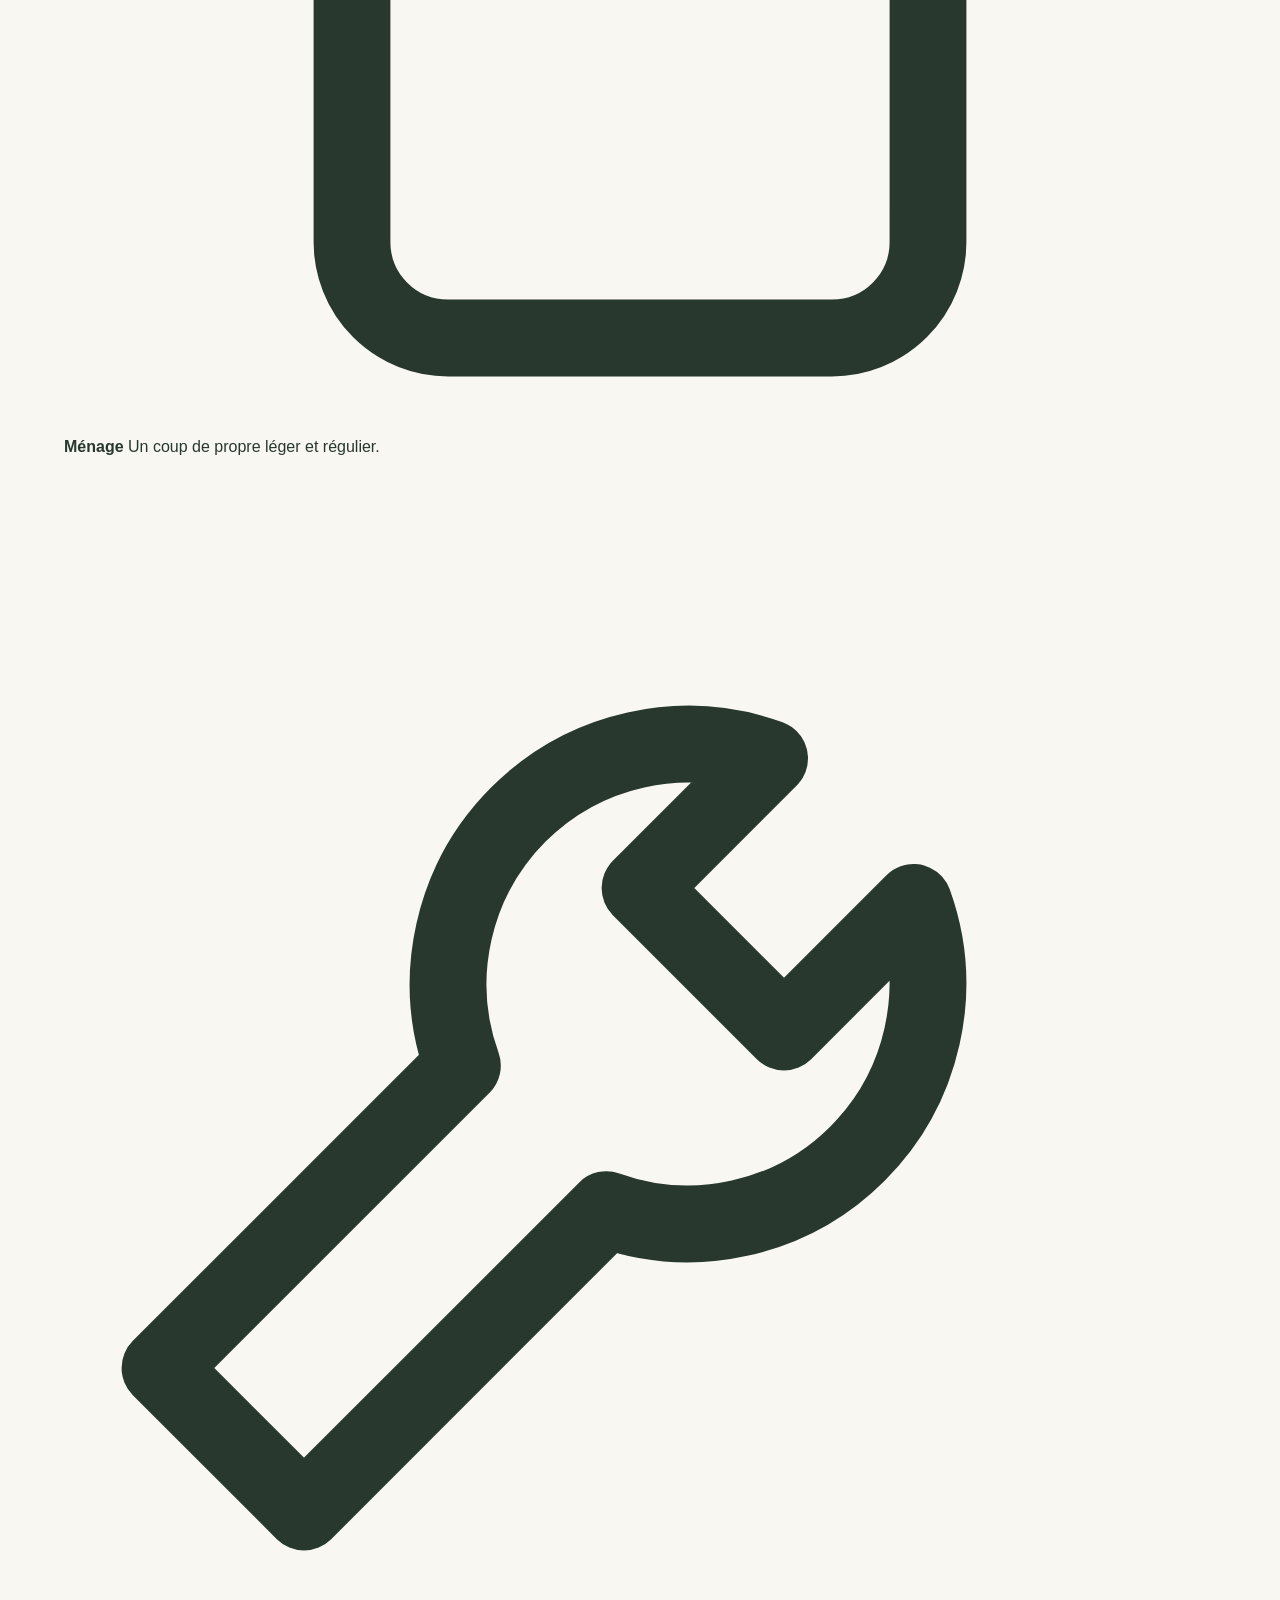
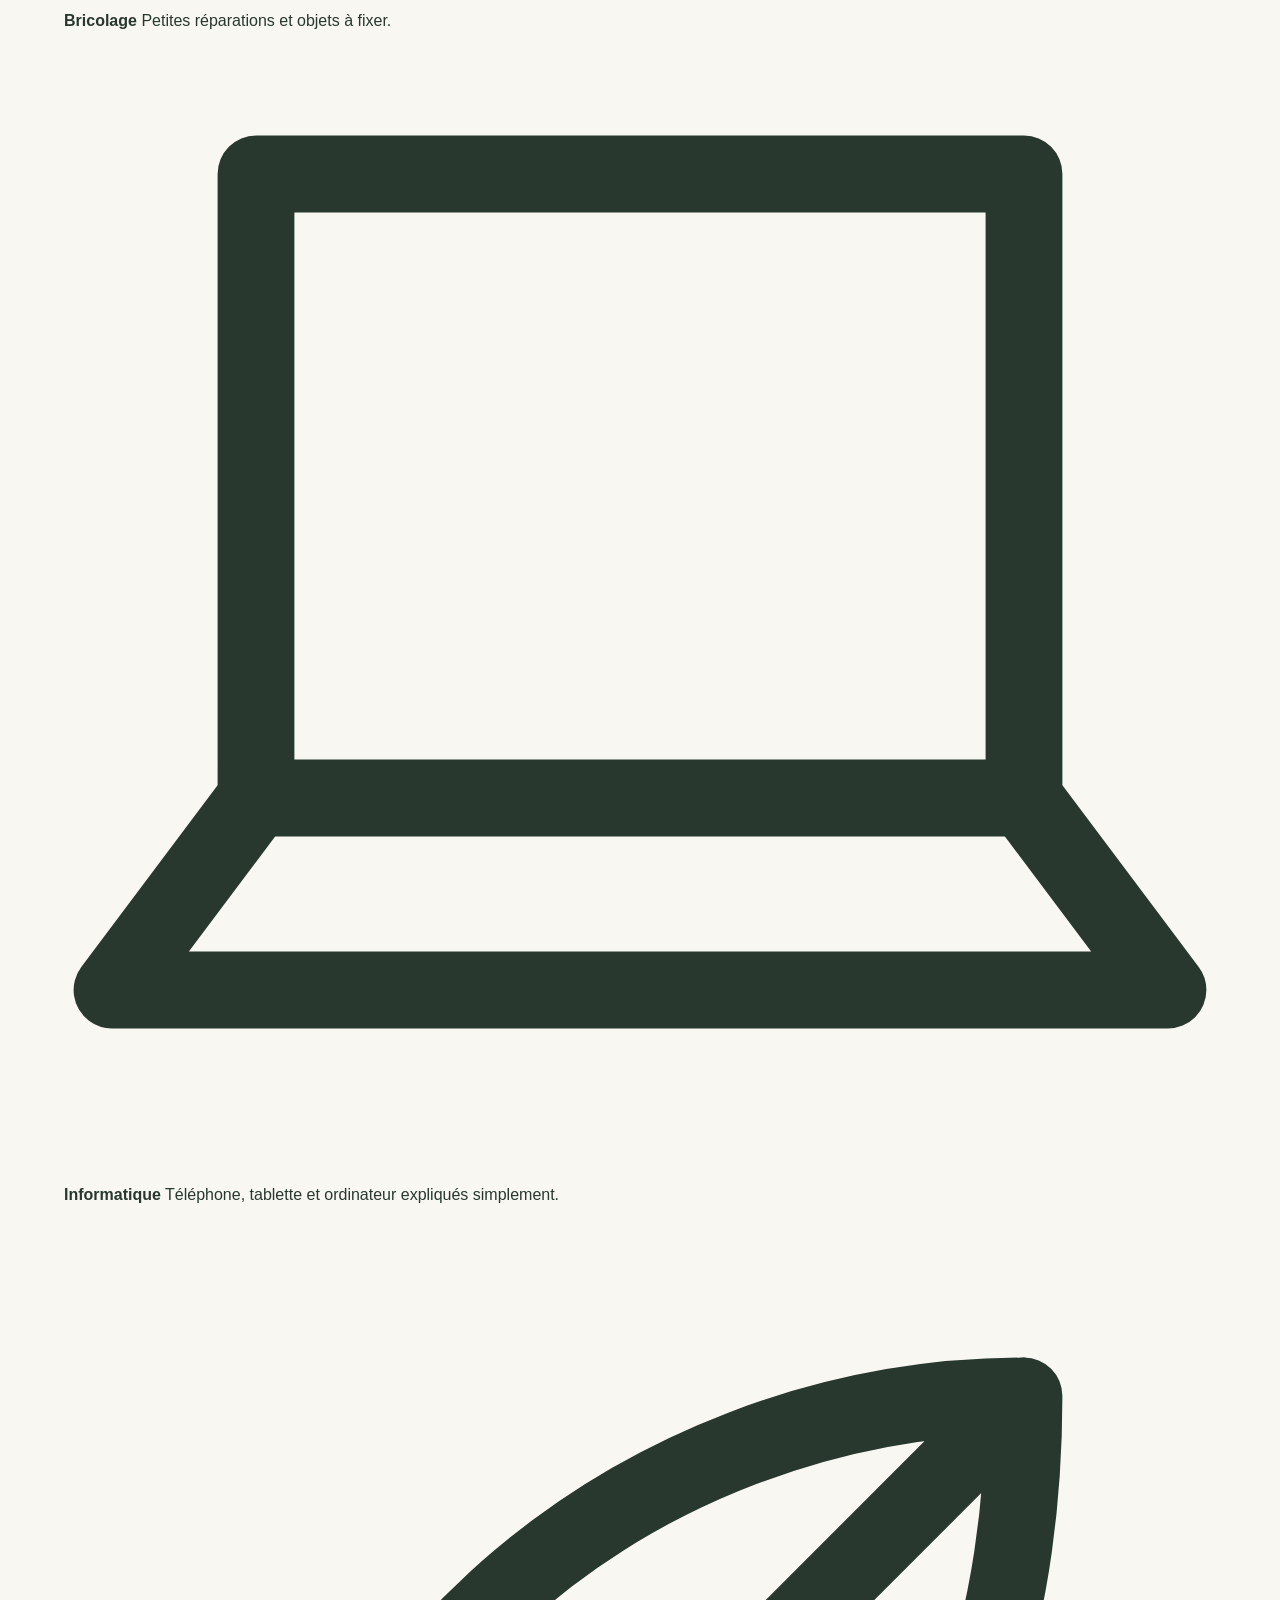
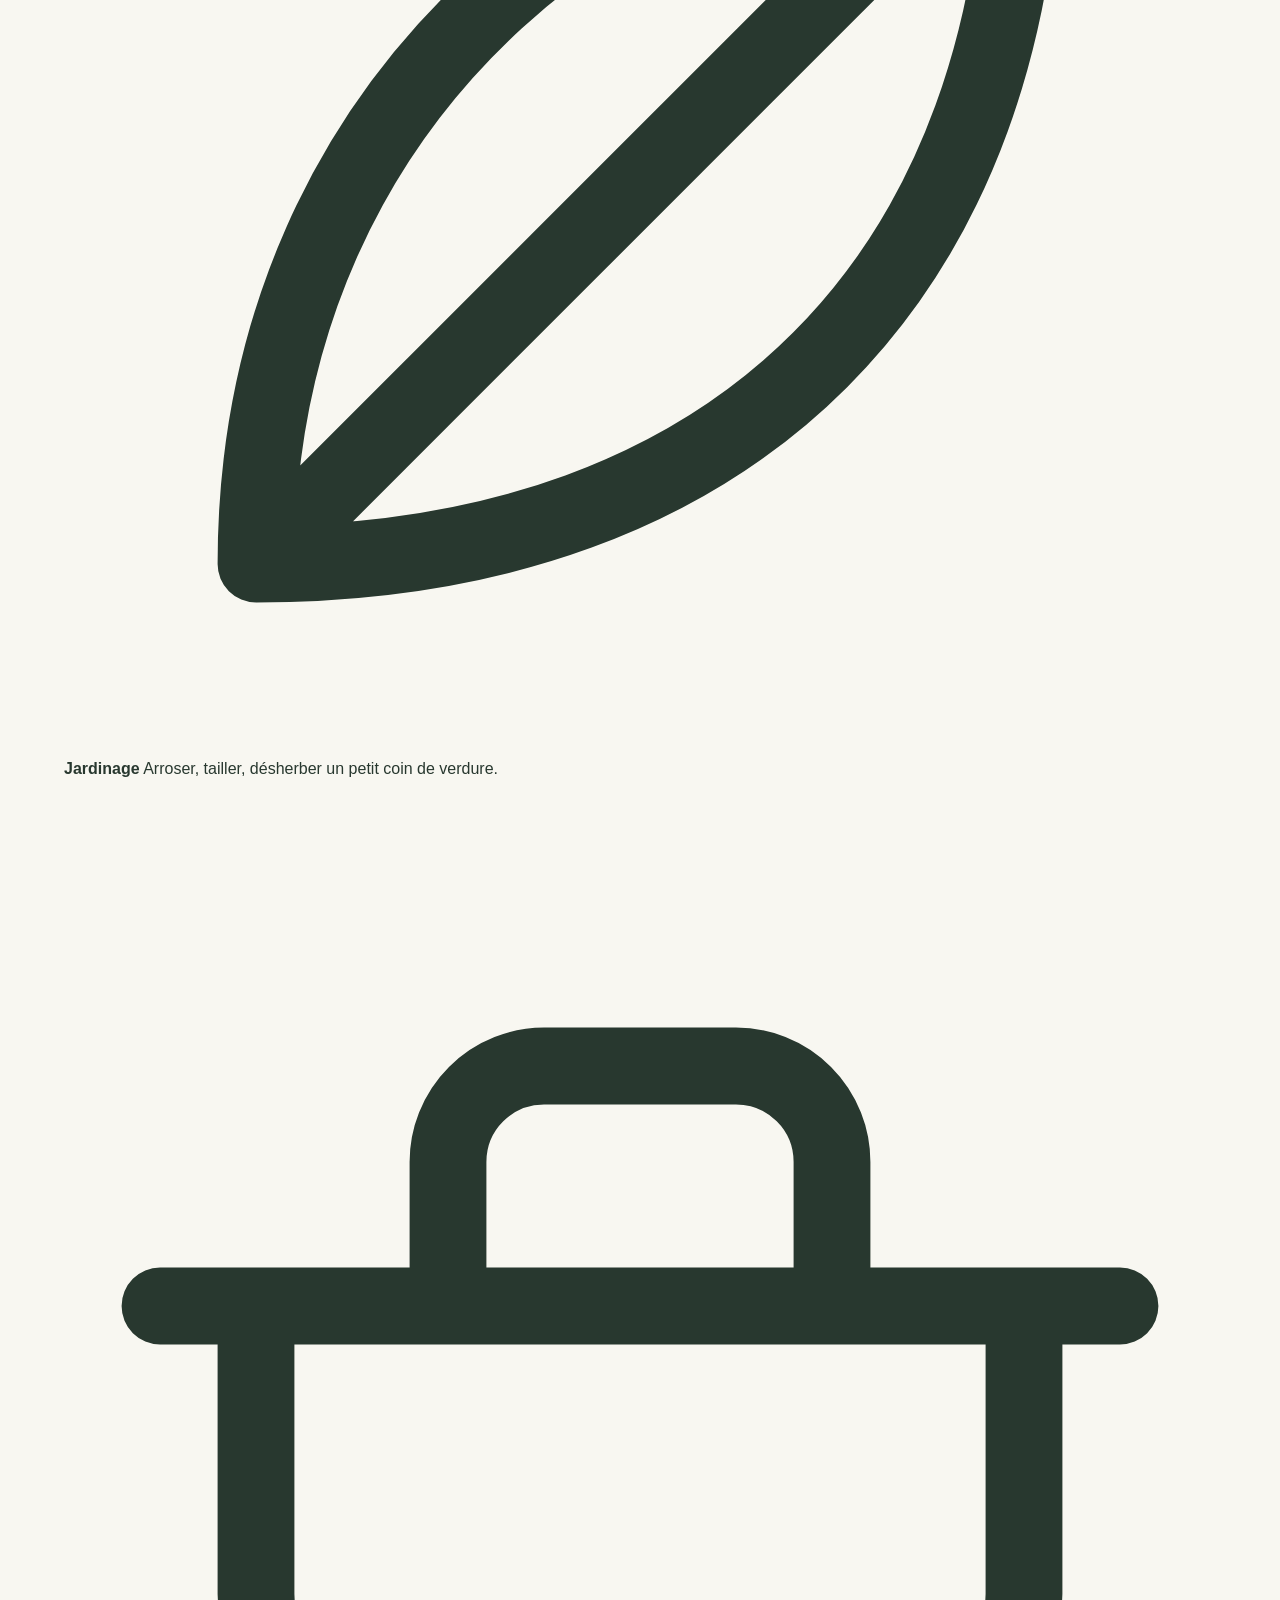
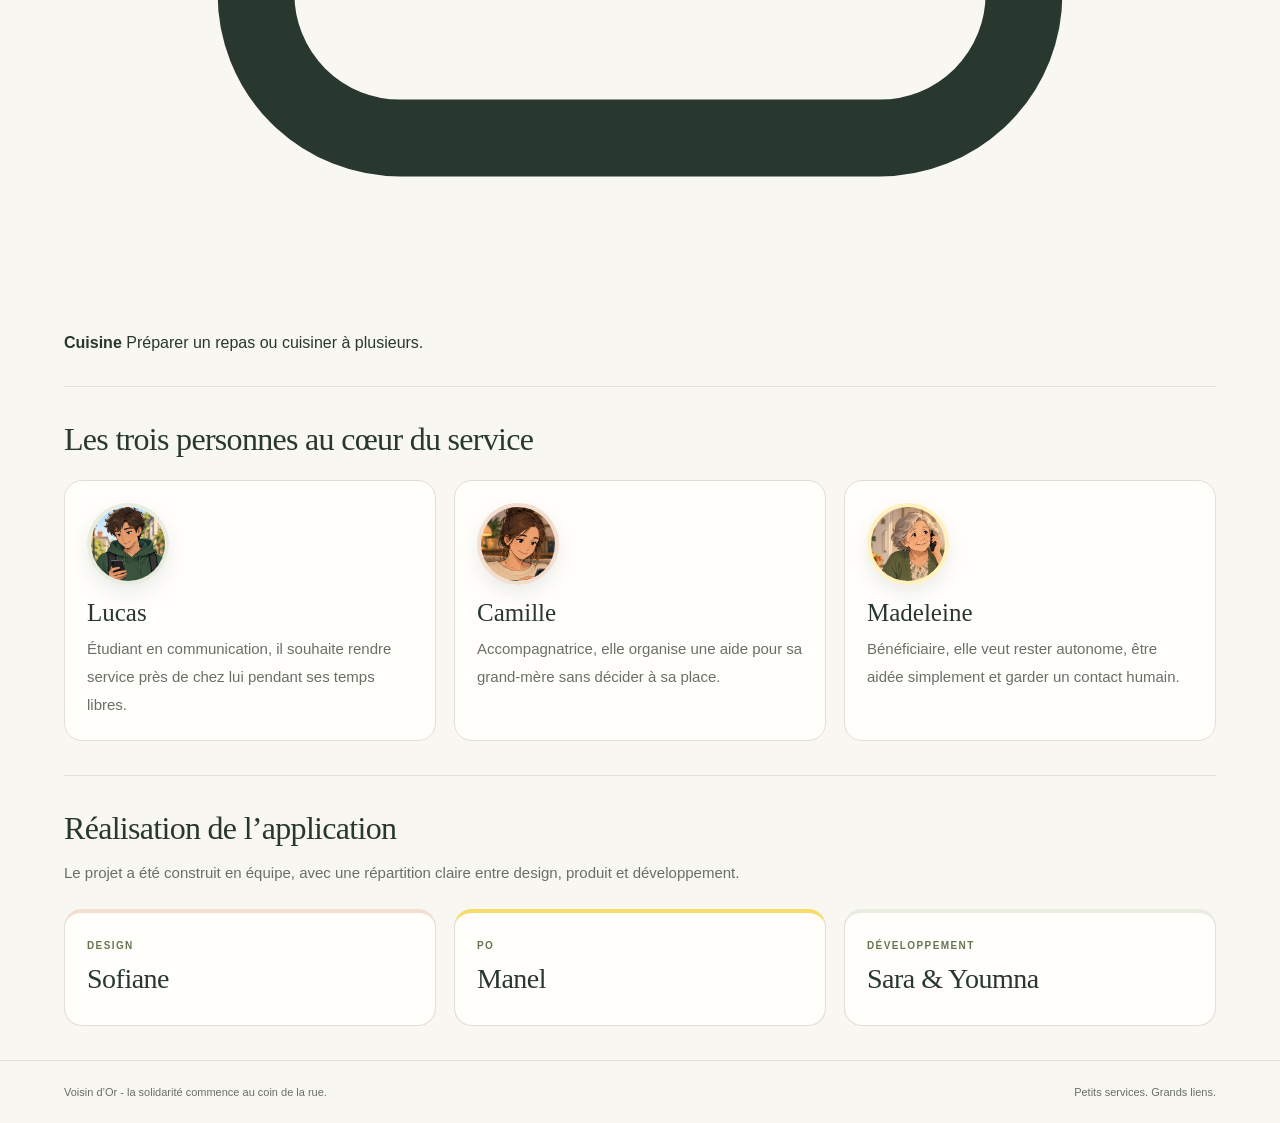
==== commit 338bc168: "Pré-J3 : corrections PO, DEV et design (modèle annonce jeune, UML, OpenAPI Voisin d'Or)" ====
--- a/index.html
+++ b/index.html
@@ -3,23 +3,25 @@
 <head>
   <meta charset="utf-8">
   <meta name="viewport" content="width=device-width, initial-scale=1">
-  <title>GrannyHelp - Petits services. Grands liens.</title>
-  <link rel="icon" type="image/png" href="assets/logo-grannyhelp.png?v=favicon-1">
-  <link rel="shortcut icon" type="image/png" href="assets/logo-grannyhelp.png?v=favicon-1">
-  <link rel="stylesheet" href="styles.css?v=storyboard-money-personas-1">
+  <title>Voisin d’Or - Petits services. Grands liens.</title>
+  <link rel="icon" type="image/svg+xml" href="assets/logo-voisin-dor-icone.svg?v=favicon-3">
+  <link rel="shortcut icon" type="image/svg+xml" href="assets/logo-voisin-dor-icone.svg?v=favicon-3">
+  <link rel="preconnect" href="https://fonts.googleapis.com">
+  <link rel="preconnect" href="https://fonts.gstatic.com" crossorigin>
+  <link rel="stylesheet" href="styles.css?v=form-suggestions-1">
 </head>
 <body>
   <header class="studio-header">
-    <a class="studio-brand" href="#accueil" aria-label="GrannyHelp">
-      <img src="assets/logo-grannyhelp.png" alt="GrannyHelp">
+    <a class="studio-brand" href="#accueil" aria-label="Voisin d’Or">
+      <img src="assets/logo-voisin-dor.svg?v=4" alt="Voisin d’Or">
     </a>
     <nav aria-label="Dossier de conception">
       <button class="studio-tab active" data-panel="accueil" aria-pressed="true">Accueil</button>
       <button class="studio-tab" data-panel="maquettes" aria-pressed="false">Maquette</button>
-      <button class="studio-tab" data-panel="charte" aria-pressed="false">Design</button>
+      <button class="studio-tab" data-panel="charte" aria-pressed="false">Charte graphique</button>
       <button class="studio-tab" data-panel="parcours" aria-pressed="false">Parcours utilisateurs</button>
-      <button class="studio-tab" data-panel="site-vitrine" aria-pressed="false">Site vitrine</button>
-      <button class="studio-tab" data-panel="produit" aria-pressed="false">Produit</button>
+      <button class="studio-tab" data-panel="produit" aria-pressed="false">PO</button>
+      <button class="studio-tab" data-panel="dev" aria-pressed="false">DEV</button>
     </nav>
   </header>
 
@@ -27,20 +29,20 @@
     <section id="accueil" class="studio-panel">
       <div class="hero">
         <div class="hero-copy">
-          <p class="eyebrow">SOL</p>
+          <p class="eyebrow">VOISIN D’OR</p>
           <h1>Petits services.<br><em>Grands liens.</em></h1>
-          <p class="lead">GrannyHelp rapproche les jeunes, les personnes âgées et leurs accompagnateurs autour de petits services du quotidien : courses, ménage, bricolage, aide informatique et moments de voisinage.</p>
+          <p class="lead">Voisin d’Or rapproche les jeunes, les personnes âgées et leurs accompagnateurs autour de petits services du quotidien : courses, ménage, bricolage, aide informatique et moments de voisinage.</p>
           <div class="actions">
             <button class="home-primary" data-panel="maquettes">Voir la maquette</button>
-            <button class="home-secondary" data-panel="produit">Voir le produit</button>
+            <a class="home-secondary" href="landing/index.html" style="text-decoration:none;display:inline-flex;align-items:center">Voir le site vitrine</a>
           </div>
         </div>
         <figure class="hero-art">
-          <video class="hero-video" src="assets/video-presentation-grannyhelp.mp4" autoplay muted loop playsinline controls aria-label="Vidéo de présentation GrannyHelp"></video>
+          <video class="hero-video" src="assets/video-presentation-voisin-dor.mp4" autoplay muted loop playsinline controls aria-label="Vidéo de présentation Voisin d’Or"></video>
         </figure>
       </div>
 
-      <section class="home-band">
+      <section class="home-band reveal">
         <div>
           <h2>L’idée en une phrase</h2>
           <p>Une personne âgée, ou un proche qui l’accompagne, peut trouver un jeune disponible près de chez elle pour un service ponctuel ou régulier.</p>
@@ -52,16 +54,53 @@
         </div>
       </section>
 
-      <section class="home-band">
+      <section class="home-band reveal" id="home-services">
+        <h2>Nos services</h2>
+        <p class="muted">Les besoins du quotidien, à faire glisser d’un geste - comme dans une vraie application.</p>
+        <div class="service-tiles">
+          <article class="service-tile" style="--tile-c:#FFC145">
+            <span class="service-tile-icon"><svg viewBox="0 0 24 24" fill="none" stroke="currentColor" stroke-width="1.6" stroke-linecap="round" stroke-linejoin="round" aria-hidden="true"><path d="M6 8h12l1 12.5a2 2 0 0 1-2 2H7a2 2 0 0 1-2-2L6 8Z M9 8V6a3 3 0 0 1 6 0v2"/></svg></span>
+            <strong>Courses</strong>
+            <span>Faire les courses ou récupérer un colis.</span>
+          </article>
+          <article class="service-tile" style="--tile-c:#1FAF98">
+            <span class="service-tile-icon"><svg viewBox="0 0 24 24" fill="none" stroke="currentColor" stroke-width="1.6" stroke-linecap="round" stroke-linejoin="round" aria-hidden="true"><path d="M9 2h4v4h1a2 2 0 0 1 2 2v2.6l1.4 1.4a1 1 0 0 1 .6.9V20a2 2 0 0 1-2 2H8a2 2 0 0 1-2-2v-9.1a1 1 0 0 1 .6-.9L8 8.6V6h1V2Z M8 6h8"/></svg></span>
+            <strong>Ménage</strong>
+            <span>Un coup de propre léger et régulier.</span>
+          </article>
+          <article class="service-tile" style="--tile-c:#FF8A65">
+            <span class="service-tile-icon"><svg viewBox="0 0 24 24" fill="none" stroke="currentColor" stroke-width="1.6" stroke-linecap="round" stroke-linejoin="round" aria-hidden="true"><path d="M14.7 6.3a5 5 0 0 0-6.4 6.4L2 19l3 3 6.3-6.3a5 5 0 0 0 6.4-6.4L15 12l-3-3 2.7-2.7"/></svg></span>
+            <strong>Bricolage</strong>
+            <span>Petites réparations et objets à fixer.</span>
+          </article>
+          <article class="service-tile" style="--tile-c:#9B6BFF">
+            <span class="service-tile-icon"><svg viewBox="0 0 24 24" fill="none" stroke="currentColor" stroke-width="1.6" stroke-linecap="round" stroke-linejoin="round" aria-hidden="true"><path d="M4 3h16v13H4zM1 20h22l-3-4H4z"/></svg></span>
+            <strong>Informatique</strong>
+            <span>Téléphone, tablette et ordinateur expliqués simplement.</span>
+          </article>
+          <article class="service-tile" style="--tile-c:#4CAF7D">
+            <span class="service-tile-icon"><svg viewBox="0 0 24 24" fill="none" stroke="currentColor" stroke-width="1.6" stroke-linecap="round" stroke-linejoin="round" aria-hidden="true"><path d="M4 20C4 10 12 4 20 4c0 10-6 16-16 16Z M4 20c4-4 8-8 16-16"/></svg></span>
+            <strong>Jardinage</strong>
+            <span>Arroser, tailler, désherber un petit coin de verdure.</span>
+          </article>
+          <article class="service-tile" style="--tile-c:#FF6B5B">
+            <span class="service-tile-icon"><svg viewBox="0 0 24 24" fill="none" stroke="currentColor" stroke-width="1.6" stroke-linecap="round" stroke-linejoin="round" aria-hidden="true"><path d="M4 11h16v6a3 3 0 0 1-3 3H7a3 3 0 0 1-3-3v-6Z M2 11h20 M8 11V8a2 2 0 0 1 2-2h4a2 2 0 0 1 2 2v3"/></svg></span>
+            <strong>Cuisine</strong>
+            <span>Préparer un repas ou cuisiner à plusieurs.</span>
+          </article>
+        </div>
+      </section>
+
+      <section class="home-band reveal">
         <h2>Les trois personnes au cœur du service</h2>
         <div class="home-cards three">
           <article><img class="home-photo" src="assets/personas/persona-lucas-storyboard.png" alt="Portrait illustré de Lucas"><h3>Lucas</h3><p>Étudiant en communication, il souhaite rendre service près de chez lui pendant ses temps libres.</p></article>
-          <article><img class="home-photo" src="assets/personas/persona-camille-storyboard.png" alt="Portrait illustré de Camille"><h3>Camille</h3><p>Accompagnatrice, elle organise une aide pour sa mère sans décider à sa place.</p></article>
+          <article><img class="home-photo" src="assets/personas/persona-camille-storyboard.png" alt="Portrait illustré de Camille"><h3>Camille</h3><p>Accompagnatrice, elle organise une aide pour sa grand-mère sans décider à sa place.</p></article>
           <article><img class="home-photo" src="assets/personas/persona-madeleine-storyboard.png" alt="Portrait illustré de Madeleine"><h3>Madeleine</h3><p>Bénéficiaire, elle veut rester autonome, être aidée simplement et garder un contact humain.</p></article>
         </div>
       </section>
 
-      <section class="home-band">
+      <section class="home-band reveal">
         <h2>Réalisation de l’application</h2>
         <p>Le projet a été construit en équipe, avec une répartition claire entre design, produit et développement.</p>
         <div class="team-grid">
@@ -70,7 +109,7 @@
             <strong>Sofiane</strong>
           </article>
           <article>
-            <span>Product Owner</span>
+            <span>PO</span>
             <strong>Manel</strong>
           </article>
           <article>
@@ -85,12 +124,12 @@
       <div class="intro">
         <div>
           <p class="eyebrow">L’ENTRAIDE, JUSTE À CÔTÉ.</p>
-          <h1>Petits services.<br><em>Grands liens.</em><span class="sparkle" aria-hidden="true">✳</span></h1>
+          <h1>Petits services.<br><em>Grands liens.</em></h1>
         </div>
         <div class="intro-aside">
           <p>Un coup de main pour le quotidien.<br>Une rencontre qui fait du bien.</p>
-          <p class="muted">GrannyHelp rapproche les générations,<br>à l’échelle d’un quartier.</p>
-          <span class="handwritten">On a tous à s’apporter ↙</span>
+          <p class="muted">Voisin d’Or rapproche les générations,<br>à l’échelle d’un quartier.</p>
+          <span class="handwritten">On a tous à s’apporter</span>
         </div>
       </div>
       <div class="canvas-toolbar">
@@ -100,163 +139,84 @@
           <button data-screen="signup" aria-pressed="false">Inscription</button>
           <button data-screen="login" aria-pressed="false">Connexion</button>
           <button data-screen="home" aria-pressed="false">Accueil</button>
+          <button data-screen="setup" aria-pressed="false">Créer une annonce</button>
+          <button data-screen="browse" aria-pressed="false">Recherche</button>
+          <button data-screen="helper" aria-pressed="false">Profil d’un jeune</button>
+          <button data-screen="request" aria-pressed="false">Envoyer une demande</button>
+          <button data-screen="mission" aria-pressed="false">Demande reçue</button>
         </div>
         <span class="prototype-note">Prototype interactif · données fictives</span>
       </div>
       <div id="screens" class="screens"></div>
-      <div class="canvas-footer">
-        <span><i class="little-dot"></i> Une app pensée pour les jeunes, les aînés et leurs accompagnateurs.</span>
-        <span>01 — PREMIERS PAS</span>
-      </div>
+      
     </section>
 
     <section id="charte" class="studio-panel" hidden></section>
     <section id="parcours" class="studio-panel" hidden></section>
-
-    <section id="site-vitrine" class="studio-panel" hidden>
-      <div class="brand-intro">
-        <p class="eyebrow">Designer / Site vitrine</p>
-        <h1>Présenter GrannyHelp,<br>rassurer et donner envie.</h1>
-        <p>Cette partie complète les attendus UX du site vitrine : offre, fonctionnement, tarifs, partenaires, FAQ, témoignages, cadre légal et appel à l’action.</p>
-      </div>
-
-      <nav class="ux-nav" aria-label="Sections site vitrine">
-        <a href="#vitrine-services">Offre</a>
-        <a href="#vitrine-fonctionnement">Comment ça marche</a>
-        <a href="#vitrine-preuves">Témoignages</a>
-        <a href="#vitrine-faq">FAQ</a>
-        <a href="#vitrine-legal">Cadre légal</a>
-      </nav>
-
-      <section class="ux-block" id="vitrine-services">
-        <p class="eyebrow">01 / Offre</p>
-        <h2>Produits, services et tarifs</h2>
-        <div class="table-wrap">
-          <table>
-            <thead><tr><th>Bloc vitrine</th><th>Contenu proposé</th><th>Message clé</th></tr></thead>
-            <tbody>
-              <tr><th>Produit</th><td>Application web mobile de mise en relation locale.</td><td>Une aide simple à trouver, sans installation compliquée.</td></tr>
-              <tr><th>Services</th><td>Courses, ménage léger, bricolage simple, aide informatique, présence de voisinage.</td><td>Des petits services du quotidien, cadrés et compréhensibles.</td></tr>
-              <tr><th>Tarifs</th><td>Aucun paiement obligatoire dans l’application. Pourboire libre, donné directement si la personne le souhaite.</td><td>L’entraide reste accessible et non marchande.</td></tr>
-              <tr><th>Partenaires</th><td>Associations locales, résidences seniors, mairies de quartier, structures étudiantes.</td><td>Le service peut s’appuyer sur des relais de confiance.</td></tr>
-              <tr><th>CTA</th><td>Créer une demande, proposer son aide, contacter l’équipe projet.</td><td>Un visiteur doit comprendre immédiatement quoi faire.</td></tr>
-            </tbody>
-          </table>
-        </div>
-      </section>
-
-      <section class="ux-block" id="vitrine-fonctionnement">
-        <p class="eyebrow">02 / Parcours</p>
-        <h2>Comment ça marche</h2>
-        <div class="story-grid">
-          <article class="story-step"><span class="step-label">ÉTAPE 01</span><h3>On précise le besoin</h3><p>La personne âgée ou son accompagnateur choisit un service, un quartier, une date et quelques détails utiles.</p></article>
-          <article class="story-step"><span class="step-label">ÉTAPE 02</span><h3>On trouve un jeune proche</h3><p>Les profils sont filtrés selon le type de service, la distance et les disponibilités.</p></article>
-          <article class="story-step"><span class="step-label">ÉTAPE 03</span><h3>On confirme ensemble</h3><p>La messagerie sert à valider le créneau, le lieu et le cadre du service avant la rencontre.</p></article>
-          <article class="story-step"><span class="step-label">ÉTAPE 04</span><h3>Le lien continue</h3><p>Le service peut rester ponctuel ou devenir régulier si tout le monde est d’accord.</p></article>
-        </div>
-      </section>
-
-      <section class="ux-block" id="vitrine-preuves">
-        <p class="eyebrow">03 / Confiance</p>
-        <h2>Témoignages fictifs pour la V0</h2>
-        <div class="persona-grid">
-          <article class="persona"><img class="persona-photo" src="assets/personas/persona-camille-storyboard.png" alt="Portrait de Camille"><h3>Camille</h3><p>“Je peux organiser une aide pour ma mère sans lui retirer sa place dans la décision.”</p></article>
-          <article class="persona"><img class="persona-photo" src="assets/personas/persona-lucas-storyboard.png" alt="Portrait de Lucas"><h3>Lucas</h3><p>“Je vois les besoins proches de chez moi et je choisis ce que je peux vraiment faire.”</p></article>
-          <article class="persona"><img class="persona-photo" src="assets/personas/persona-madeleine-storyboard.png" alt="Portrait de Madeleine"><h3>Madeleine</h3><p>“Je garde mes habitudes, et je rencontre quelqu’un du quartier.”</p></article>
-        </div>
-      </section>
-
-      <section class="ux-block" id="vitrine-faq">
-        <p class="eyebrow">04 / FAQ</p>
-        <h2>Questions fréquentes</h2>
-        <div class="brand-grid">
-          <article class="brand-card"><h3>La personne âgée doit-elle avoir un smartphone ?</h3><p>Non. Un proche peut créer et suivre une demande avec son accord.</p></article>
-          <article class="brand-card"><h3>Le service est-il payant ?</h3><p>Le pourboire est libre et facultatif. Il ne passe pas par l’application dans la V0.</p></article>
-          <article class="brand-card"><h3>Comment la confiance est-elle expliquée ?</h3><p>La V0 affiche les profils, le service demandé, les règles d’entraide et une messagerie avant la rencontre.</p></article>
-          <article class="brand-card"><h3>Quels services sont prévus au départ ?</h3><p>Courses, ménage léger, bricolage simple et aide informatique.</p></article>
-        </div>
-      </section>
-
-      <section class="ux-block" id="vitrine-legal">
-        <p class="eyebrow">05 / Pages à prévoir</p>
-        <h2>Cadre légal et contact</h2>
-        <div class="table-wrap">
-          <table>
-            <thead><tr><th>Page</th><th>Contenu minimum V0</th><th>Statut</th></tr></thead>
-            <tbody>
-              <tr><th>CGV / règles d’entraide</th><td>Règles de respect, ponctualité, responsabilité et pourboire libre.</td><td>À rédiger proprement avant lancement.</td></tr>
-              <tr><th>Mentions légales</th><td>Nom du projet, responsable, contact, hébergeur.</td><td>À compléter selon l’hébergement choisi.</td></tr>
-              <tr><th>Confidentialité</th><td>Données collectées, finalité, durée de conservation, droits utilisateur.</td><td>À aligner avec Firebase/Firestore.</td></tr>
-              <tr><th>Contact</th><td>Formulaire ou adresse de contact projet.</td><td>À brancher plus tard.</td></tr>
-            </tbody>
-          </table>
-        </div>
+    <section id="dev" class="studio-panel" hidden>
+      <section class="ux-block">
+        <p class="eyebrow">01 / UML</p>
+        <h2>Modèle de données minimal</h2>
+        <figure class="charter-board">
+          <img src="assets/uml-modele-donnees-prej3.png?v=simple" alt="UML minimal du scénario PréJ3">
+          <figcaption>UML minimal : utilisateurs géolocalisés, proches accompagnés, annonces des jeunes (services et créneaux), demandes et rendez-vous.</figcaption>
+        </figure>
+      </section>
+
+      <section class="ux-block">
+        <p class="eyebrow">02 / API</p>
+        <h2>Spécification OpenAPI</h2>
+        <article class="brand-card wide-card">
+          <p>Le fichier YAML décrit les premières routes nécessaires au POC : inscription, proches accompagnés, annonces des jeunes (services et créneaux), recherche par service, distance et disponibilité, demandes et rendez-vous.</p>
+          <div class="actions">
+            <a class="home-primary" href="openapi.yaml" style="text-decoration:none;display:inline-flex;align-items:center">Ouvrir le fichier YAML</a>
+          </div>
+        </article>
       </section>
     </section>
 
     <section id="produit" class="studio-panel" hidden>
-      <div class="brand-intro">
-        <p class="eyebrow">Produit</p>
-        <h1>Une idée claire,<br>un plan simple.</h1>
-        <p>Cette partie traduit l’expérience GrannyHelp en vision produit : pourquoi le service existe, pour qui il est pensé, comment il fonctionne et quelles fonctionnalités sont prioritaires.</p>
-      </div>
-
-      <nav class="ux-nav" aria-label="Sections produit">
-        <a href="#po-vision">Vision</a>
-        <a href="#po-lean">Lean Canvas</a>
-        <a href="#po-modalites">Modalités</a>
-        <a href="#po-roadmap">Roadmap V0</a>
-        <a href="#po-scenarios">Scénarios</a>
-        <a href="#po-stories">User stories</a>
-        <a href="#po-us-detaillees">US détaillées</a>
-        <a href="#po-suite">Suite</a>
-      </nav>
-
-      <section class="ux-block" id="po-vision">
-        <p class="eyebrow">01 / Comprendre</p>
-        <h2>Vision produit</h2>
-        <article class="brand-card wide-card">
-          <p>GrannyHelp répond à un besoin simple : une personne âgée peut avoir besoin d’un petit coup de main, mais ses proches ne sont pas toujours disponibles. En face, des jeunes souhaitent se rendre utiles, mais ne savent pas toujours où trouver des besoins proches, clairs et compatibles avec leur emploi du temps.</p>
-          <p>Le produit se concentre donc sur une mise en relation locale, simple et rassurante, avec une place importante donnée à l’accompagnateur.</p>
-        </article>
-      </section>
-
+      
       <section class="ux-block" id="po-lean">
-        <p class="eyebrow">02 / Cadrer</p>
-        <h2>Lean Canvas</h2>
-        <div class="lean-canvas" aria-label="Lean Canvas GrannyHelp">
-          <article class="lean-card problem">
+        <p class="eyebrow">01 / Lean Canvas</p>
+        <div class="lean-board" aria-label="Lean Canvas Voisin d'Or">
+          <article class="lean-cell lean-problem">
             <span>01</span>
             <h3>Problème</h3>
             <ul>
-              <li>Les personnes âgées ont besoin d’aide pour de petites tâches du quotidien.</li>
+              <li>Les personnes âgées ont besoin d'aide pour de petites tâches du quotidien.</li>
               <li>Les proches ne sont pas toujours disponibles.</li>
               <li>Les jeunes volontaires ne savent pas où proposer leur aide.</li>
             </ul>
             <h4>Alternatives actuelles</h4>
-            <p>Famille, voisins, associations locales, ou absence d’aide.</p>
-          </article>
-          <article class="lean-card solution">
+            <p>Famille, voisins, associations locales, ou absence d'aide.</p>
+          </article>
+
+          <article class="lean-cell lean-solution">
             <span>02</span>
             <h3>Solution</h3>
             <ul>
               <li>Mise en relation locale.</li>
+              <li>Les jeunes publient leurs services et leurs créneaux.</li>
               <li>Recherche par service, distance et disponibilité.</li>
-              <li>Demande directe ou par accompagnateur.</li>
+              <li>Demande envoyée à un jeune, directement ou via un accompagnateur.</li>
             </ul>
           </article>
-          <article class="lean-card value">
+
+          <article class="lean-cell lean-value">
             <span>03</span>
             <h3>Proposition de valeur</h3>
-            <strong>Petits services. Grands liens.</strong>
+            <strong>Petits services.<br>Grands liens.</strong>
             <p>Une application simple pour trouver une aide locale, humaine et adaptée.</p>
           </article>
-          <article class="lean-card advantage">
+
+          <article class="lean-cell lean-advantage">
             <span>04</span>
             <h3>Avantage difficile à copier</h3>
             <p>Un parcours pensé dès le départ pour les accompagnateurs et les personnes âgées sans smartphone.</p>
           </article>
-          <article class="lean-card users">
+
+          <article class="lean-cell lean-segments">
             <span>05</span>
             <h3>Segments clients</h3>
             <ul>
@@ -265,9 +225,10 @@
               <li>Jeunes volontaires du quartier.</li>
             </ul>
             <h4>Premiers utilisateurs</h4>
-            <p>Accompagnateurs qui organisent l’aide pour un proche.</p>
-          </article>
-          <article class="lean-card metrics">
+            <p>Accompagnateurs qui organisent l'aide pour un proche.</p>
+          </article>
+
+          <article class="lean-cell lean-metrics">
             <span>06</span>
             <h3>Indicateurs clés</h3>
             <ul>
@@ -277,416 +238,172 @@
               <li>Délai pour trouver une aide.</li>
             </ul>
           </article>
-          <article class="lean-card channels">
+
+          <article class="lean-cell lean-channels">
             <span>07</span>
             <h3>Canaux</h3>
             <ul>
               <li>Application web mobile.</li>
-              <li>Site vitrine.</li>
               <li>Bouche-à-oreille local.</li>
-              <li>Familles, associations et structures d’accompagnement.</li>
+              <li>Familles, associations et structures d'accompagnement.</li>
             </ul>
           </article>
-          <article class="lean-card costs">
+
+          <article class="lean-cell lean-costs">
             <span>08</span>
             <h3>Coûts</h3>
-            <p>Hébergement, maintenance, modération, communication locale, support utilisateurs et évolution technique.</p>
-          </article>
-          <article class="lean-card revenue">
+            <p> Maintenance, communication locale, support utilisateurs et évolution technique.</p>
+          </article>
+
+          <article class="lean-cell lean-revenue">
             <span>09</span>
             <h3>Revenus</h3>
-            <p>Le pourboire reste libre et se fait directement entre le jeune et la personne âgée. Le projet peut aussi être financé par des partenariats avec des associations, des collectivités locales ou des structures d’accompagnement.</p>
-          </article>
-        </div>
-
-      </section>
-
-      <section class="ux-block" id="po-modalites">
-        <p class="eyebrow">03 / Fonctionner</p>
-        <h2>Modalités de fonctionnement</h2>
-        <p>Le service ne se limite pas à un seul scénario. Il couvre plusieurs situations proches, tout en gardant une logique simple.</p>
-        <div class="table-wrap">
-          <table>
-            <thead><tr><th>Modalité</th><th>Description</th><th>Exemple</th><th>Priorité</th></tr></thead>
-            <tbody>
-              <tr><th>Demande par accompagnateur</th><td>Un proche crée et suit la demande.</td><td>Camille organise les courses pour Madeleine.</td><td>MUST</td></tr>
-              <tr><th>Demande directe</th><td>La personne âgée utilise elle-même l’application.</td><td>Madeleine demande une aide informatique.</td><td>SHOULD</td></tr>
-              <tr><th>Service ponctuel</th><td>Une aide demandée une seule fois.</td><td>Porter des courses samedi.</td><td>MUST</td></tr>
-              <tr><th>Service régulier</th><td>Une aide qui revient chaque semaine.</td><td>Courses tous les mercredis.</td><td>SHOULD</td></tr>
-              <tr><th>Recherche locale</th><td>Trouver une personne proche.</td><td>Voir les jeunes à moins de 2 km.</td><td>MUST</td></tr>
-              <tr><th>Messagerie</th><td>Se mettre d’accord avant le service.</td><td>Camille précise la liste à Lucas.</td><td>SHOULD</td></tr>
-              <tr><th>Pourboire libre</th><td>Aucun paiement obligatoire dans l’application.</td><td>Madeleine remercie Lucas directement.</td><td>COULD</td></tr>
-            </tbody>
-          </table>
+            <p>Partenariats avec des associations, des collectivités locales ou des structures d'accompagnement. (Le pourboire reste libre et se fait directement entre le jeune et la personne âgée.)</p>
+          </article>
         </div>
       </section>
 
       <section class="ux-block" id="po-roadmap">
-        <p class="eyebrow">04 / Prioriser</p>
-        <h2>Roadmap V0</h2>
-        <p>La roadmap part des EPICs : ce sont les grandes fonctionnalités à construire. Pour chaque EPIC, on relie le besoin utilisateur à une approche fonctionnelle concrète.</p>
-        <div class="table-wrap">
-          <table class="roadmap-table">
-            <thead><tr><th>EPIC</th><th>Vision produit : besoins et hypothèses</th><th>Approche retenue : solutions fonctionnelles</th></tr></thead>
-            <tbody>
-              <tr><th>Compte et authentification</th><td>L’utilisateur doit pouvoir créer un compte et revenir facilement sur l’application.</td><td>Inscription, connexion, déconnexion, gestion des erreurs et redirection vers l’espace utilisateur.</td></tr>
-              <tr><th>Rôles et profils</th><td>Le parcours doit différencier les jeunes volontaires, les accompagnateurs et les personnes âgées.</td><td>Choix du rôle, profil utilisateur, fiche jeune volontaire, informations visibles selon le rôle.</td></tr>
-              <tr><th>Accueil et navigation</th><td>L’utilisateur doit comprendre rapidement quoi faire après son arrivée dans l’application.</td><td>Accueil personnalisé selon le rôle, raccourcis vers les services, navigation mobile simple.</td></tr>
-              <tr><th>Accompagnement d’un proche</th><td>Une personne âgée peut ne pas utiliser l’application elle-même. Un proche doit pouvoir gérer les demandes avec son accord.</td><td>Création d’une fiche proche, affichage du contexte “Pour Madeleine”, mention de l’accord du proche.</td></tr>
-              <tr><th>Services et demandes</th><td>Le besoin doit être clair pour éviter les échanges flous et les malentendus.</td><td>Choix du type de service, description, date, heure, fréquence, statut de la demande.</td></tr>
-              <tr><th>Recherche locale</th><td>Les utilisateurs veulent une aide proche, disponible et adaptée au service demandé.</td><td>Filtres par service, proximité, disponibilité, affichage des profils compatibles.</td></tr>
-              <tr><th>Organisation et suivi</th><td>Après l’envoi d’une demande, l’utilisateur doit savoir où en est le service.</td><td>Statuts, suivi de demande, messagerie simple, confirmation avant la rencontre.</td></tr>
-              <tr><th>Cadre de confiance</th><td>Le service doit rester humain, rassurant et sans paiement obligatoire.</td><td>Charte d’entraide, rappel du pourboire libre, informations de profil et règles simples.</td></tr>
-            </tbody>
-          </table>
-        </div>
-        <section class="ux-block" id="po-scenarios">
-          <p class="eyebrow">04 bis / Arbitrer</p>
-          <h2>Deux scénarios pour la V0</h2>
-          <p>La roadmap peut être lue avec un scénario minimal à démontrer rapidement et un scénario cible à viser si le POC avance bien.</p>
+        <p class="eyebrow">02 / Roadmap V1</p>
+        <h2>Scénario cible</h2>
+        <article class="brand-card wide-card">
           <div class="table-wrap">
             <table>
-              <thead><tr><th>Scénario</th><th>Objectif</th><th>Fonctionnalités incluses</th><th>Ce qui reste hors périmètre</th></tr></thead>
+              <thead><tr><th>Thème</th><th>Besoin / hypothèse</th><th>Approche retenue</th><th>Priorité</th></tr></thead>
               <tbody>
-                <tr><th>Minimal MUST</th><td>Prouver le parcours principal Camille → Madeleine → Lucas.</td><td>Inscription, connexion, choix du rôle, profil accompagnateur, accueil, recherche filtrée, création de demande simulée ou enregistrée.</td><td>Paiement, notation, notifications, géolocalisation avancée, modération complète.</td></tr>
-                <tr><th>Cible SHOULD/COULD</th><td>Rendre le service plus réaliste et démontrable.</td><td>Messagerie, suivi de statut, service régulier, profils enrichis, données fictives nombreuses, réservation plus complète.</td><td>Production sécurisée, gestion juridique complète, app native.</td></tr>
+                <tr><th>🔐 Accès simple</th><td>Les utilisateurs doivent entrer dans l'app sans mot de passe compliqué.</td><td>Inscription courte : prénom, nom, e-mail, téléphone et lien de connexion.</td><td><span class="priority-pill must">MUST</span></td></tr>
+                <tr><th>👥 Rôles</th><td>Les parcours ne sont pas identiques pour Madeleine, Camille et Lucas.</td><td>Choix du rôle dès le début : personne âgée, proche accompagnateur, jeune volontaire.</td><td><span class="priority-pill must">MUST</span></td></tr>
+                <tr><th>🧓 Proche accompagné</th><td>Madeleine n'utilise pas forcément l'app ; Camille agit pour elle, avec son accord.</td><td>Camille ajoute le profil de Madeleine (prénom, adresse) rattaché à son compte. Madeleine n'a pas besoin de compte.</td><td><span class="priority-pill must">MUST</span></td></tr>
+                <tr><th>📍 Profil local</th><td>La recherche a besoin de la position de chacun pour calculer la distance.</td><td>Adresse, code postal et ville, convertis en position (géolocalisation).</td><td><span class="priority-pill must">MUST</span></td></tr>
+                <tr><th>📢 Annonce du jeune</th><td>Les jeunes doivent dire ce qu'ils proposent et quand.</td><td>Le jeune publie son annonce : services proposés, créneaux de disponibilité et présentation courte.</td><td><span class="priority-pill must">MUST</span></td></tr>
+                <tr><th>🏠 Accueil</th><td>L'utilisateur doit comprendre rapidement quoi faire.</td><td>Accueil adapté au rôle, au quartier et aux actions principales.</td><td><span class="priority-pill must">MUST</span></td></tr>
+                <tr><th>🔎 Recherche</th><td>Camille ou Madeleine doit trouver un jeune proche et disponible.</td><td>Filtres par service, distance et disponibilité ; résultats en liste triés du plus proche au plus éloigné.</td><td><span class="priority-pill must">MUST</span></td></tr>
+                <tr><th>📨 Demande</th><td>Le jeune doit comprendre le besoin avant d'accepter.</td><td>Le demandeur choisit un jeune et un de ses créneaux, puis précise son besoin.</td><td><span class="priority-pill must">MUST</span></td></tr>
+                <tr><th>✅ Confirmation</th><td>Le rendez-vous doit être officialisé sans partager trop tôt les coordonnées.</td><td>Le jeune accepte ou refuse ; le numéro de téléphone est visible une fois la demande acceptée.</td><td><span class="priority-pill should">SHOULD</span></td></tr>
+                <tr><th>💬 Messagerie</th><td>Les deux parties veulent régler les détails avant le rendez-vous.</td><td>Conversation simple entre le demandeur et le jeune.</td><td><span class="priority-pill should">SHOULD</span></td></tr>
+                <tr><th>🤝 Confiance</th><td>L'entraide doit rester rassurante et non marchande.</td><td>Charte visible, pourboire libre, ton simple et respectueux.</td><td><span class="priority-pill should">SHOULD</span></td></tr>
+                <tr><th>📋 Suivi</th><td>Chaque personne doit savoir où en est la demande.</td><td>Statuts : envoyée, acceptée, refusée, annulée, puis rendez-vous confirmé ou terminé.</td><td><span class="priority-pill could">COULD</span></td></tr>
+                <tr><th>🗺️ Carte</th><td>Visualiser les jeunes autour de soi.</td><td>Affichage des résultats sur une carte, prévu après la V1.</td><td><span class="priority-pill could">COULD</span></td></tr>
               </tbody>
             </table>
           </div>
-        </section>
-        <h3 class="subsection-title">Backlog V0 : découpage en user stories</h3>
+        </article>
+      </section>
+
+      <section class="ux-block" id="po-backlog">
+        <p class="eyebrow">03 / Backlog V1</p>
+        <h2>Scénario minimal</h2>
+        <p>Scénario minimal retenu : le jeune publie son annonce ; un demandeur arrive sur l'accueil, cherche un jeune proche et disponible, consulte son profil et lui envoie une demande sur un de ses créneaux ; le jeune accepte.</p>
         <div class="table-wrap">
-          <table class="backlog-table">
-            <thead><tr><th>EPIC</th><th>User Story</th><th>Périmètre US</th><th>Priorisation US</th></tr></thead>
+          <table>
+            <thead><tr><th>EPIC</th><th>Parcours</th><th>User story</th><th>Critère d'acceptation</th><th>Priorité</th></tr></thead>
             <tbody>
-              <tr><th>Compte et authentification</th><td>Créer un accès</td><td>Créer un accès avec e-mail, code temporaire ou lien magique, afficher les erreurs et poursuivre le parcours.</td><td><span class="priority-pill must">MUST</span></td></tr>
-              <tr><th>Compte et authentification</th><td>Se connecter par code</td><td>Saisir son e-mail, recevoir un code puis accéder à son espace.</td><td><span class="priority-pill must">MUST</span></td></tr>
-              <tr><th>Rôles et profils</th><td>Choisir son rôle</td><td>Sélectionner jeune volontaire, accompagnateur ou personne âgée, puis adapter les écrans.</td><td><span class="priority-pill must">MUST</span></td></tr>
-              <tr><th>Accueil et navigation</th><td>Afficher un accueil personnalisé</td><td>Afficher les actions principales, le contexte du rôle et les raccourcis utiles.</td><td><span class="priority-pill must">MUST</span></td></tr>
-              <tr><th>Accompagnement d’un proche</th><td>Ajouter un proche</td><td>Renseigner prénom, quartier, lien avec le proche et accord pour organiser les demandes.</td><td><span class="priority-pill must">MUST</span></td></tr>
-              <tr><th>Recherche locale</th><td>Rechercher une aide</td><td>Filtrer les profils par service, distance et disponibilité.</td><td><span class="priority-pill must">MUST</span></td></tr>
-              <tr><th>Services et demandes</th><td>Envoyer une demande</td><td>Créer une demande avec service, date, heure, fréquence et précisions.</td><td><span class="priority-pill should">SHOULD</span></td></tr>
-              <tr><th>Organisation et suivi</th><td>Suivre une demande</td><td>Afficher le statut : envoyée, en attente, confirmée ou terminée.</td><td><span class="priority-pill should">SHOULD</span></td></tr>
-              <tr><th>Organisation et suivi</th><td>Échanger avant le service</td><td>Prévoir une conversation simple pour préciser les détails de la rencontre.</td><td><span class="priority-pill should">SHOULD</span></td></tr>
-              <tr><th>Cadre de confiance</th><td>Comprendre le pourboire libre</td><td>Afficher que le pourboire est facultatif et se fait directement entre les personnes.</td><td><span class="priority-pill could">COULD</span></td></tr>
-              <tr><th>Services et demandes</th><td>Voir le détail d’un profil jeune</td><td>Afficher prénom, distance, services proposés, disponibilité et présentation courte.</td><td><span class="priority-pill must">MUST</span></td></tr>
-              <tr><th>Services et demandes</th><td>Voir le détail d’une demande</td><td>Afficher le service, le bénéficiaire, le créneau, la fréquence et les précisions.</td><td><span class="priority-pill must">MUST</span></td></tr>
-              <tr><th>Recherche locale</th><td>Filtrer par distance</td><td>Limiter les résultats à 500 m, 1 km ou 2 km.</td><td><span class="priority-pill should">SHOULD</span></td></tr>
-              <tr><th>Recherche locale</th><td>Filtrer par disponibilité</td><td>Afficher les profils disponibles aujourd’hui, demain ou ce week-end.</td><td><span class="priority-pill should">SHOULD</span></td></tr>
-              <tr><th>Organisation et suivi</th><td>Confirmer un créneau</td><td>Permettre au jeune et au demandeur de valider un horaire commun.</td><td><span class="priority-pill should">SHOULD</span></td></tr>
-              <tr><th>Organisation et suivi</th><td>Annuler une demande</td><td>Permettre d’annuler avant confirmation avec un message clair.</td><td><span class="priority-pill could">COULD</span></td></tr>
-              <tr><th>Cadre de confiance</th><td>Lire la charte d’entraide</td><td>Afficher les règles de respect, accord du proche et pourboire libre.</td><td><span class="priority-pill must">MUST</span></td></tr>
-              <tr><th>Profil et préférences</th><td>Modifier son quartier</td><td>Mettre à jour le quartier utilisé pour la recherche locale.</td><td><span class="priority-pill should">SHOULD</span></td></tr>
-              <tr><th>Profil et préférences</th><td>Modifier les informations du proche</td><td>Corriger prénom, quartier et lien avec le proche accompagné.</td><td><span class="priority-pill should">SHOULD</span></td></tr>
-              <tr><th>Authentification</th><td>Se déconnecter</td><td>Fermer la session et revenir à l’écran de bienvenue.</td><td><span class="priority-pill must">MUST</span></td></tr>
+              <tr><td>Accès</td><th>🔐 Inscription</th><td>En tant qu'utilisateur, je veux créer mon compte avec prénom, nom, e-mail et téléphone afin d'accéder à l'app.</td><td>Le compte n'est pas créé sans ces 4 champs ; le téléphone reste privé.</td><td><span class="priority-pill must">MUST</span></td></tr>
+              <tr><td>Accès</td><th>🔐 Connexion</th><td>En tant qu'utilisateur, je veux recevoir un lien de connexion afin de me connecter sans mot de passe.</td><td>Le lien est envoyé à l'e-mail saisi et ouvre l'accueil.</td><td><span class="priority-pill must">MUST</span></td></tr>
+              <tr><td>Accès</td><th>👥 Rôle</th><td>En tant qu'utilisateur, je veux choisir mon rôle afin d'avoir un parcours adapté.</td><td>Trois rôles possibles : personne âgée, proche accompagnateur, jeune volontaire.</td><td><span class="priority-pill must">MUST</span></td></tr>
+              <tr><td>Profil</td><th>🧓 Proche</th><td>En tant que proche, je veux ajouter le profil de la personne que j'accompagne afin d'organiser ses demandes.</td><td>Prénom et adresse du proche obligatoires ; case d'accord du proche cochée.</td><td><span class="priority-pill must">MUST</span></td></tr>
+              <tr><td>Profil</td><th>📍 Localisation</th><td>En tant qu'utilisateur, je veux renseigner mon adresse afin de trouver de l'aide près de chez moi.</td><td>L'adresse est convertie en position ; la ville est affichée sur l'accueil.</td><td><span class="priority-pill must">MUST</span></td></tr>
+              <tr><td>Annonce</td><th>📢 Publier</th><td>En tant que jeune, je veux publier une annonce avec mes services et une présentation afin d'être trouvé.</td><td>Au moins un service obligatoire ; l'annonce apparaît dans les résultats de recherche.</td><td><span class="priority-pill must">MUST</span></td></tr>
+              <tr><td>Annonce</td><th>🕒 Créneaux</th><td>En tant que jeune, je veux ajouter mes créneaux de disponibilité afin que l'on sache quand je peux aider.</td><td>Chaque créneau a un jour, une heure de début et une heure de fin.</td><td><span class="priority-pill must">MUST</span></td></tr>
+              <tr><td>Accueil</td><th>🏠 Contexte</th><td>En tant qu'utilisateur, je veux voir mon rôle et mon quartier afin de comprendre le contexte.</td><td>Le rôle, la ville et le quartier sont visibles sur l'écran d'accueil.</td><td><span class="priority-pill must">MUST</span></td></tr>
+              <tr><td>Accueil</td><th>🏠 Pour Madeleine</th><td>En tant que proche, je veux voir le prénom du bénéficiaire afin de savoir pour qui j'agis.</td><td>Le bloc « Pour Madeleine » est affiché pour l'accompagnateur.</td><td><span class="priority-pill must">MUST</span></td></tr>
+              <tr><td>Recherche</td><th>🔎 Filtrer</th><td>En tant que demandeur, je veux filtrer les jeunes par service, distance et disponibilité afin de trouver une aide proche.</td><td>Les résultats s'affichent en liste, triés par distance calculée depuis ma position.</td><td><span class="priority-pill must">MUST</span></td></tr>
+              <tr><td>Recherche</td><th>🔎 Profil</th><td>En tant que demandeur, je veux consulter le profil d'un jeune afin de choisir en confiance.</td><td>Le profil montre prénom, âge, photo, services, distance et créneaux ; pas de téléphone.</td><td><span class="priority-pill should">SHOULD</span></td></tr>
+              <tr><td>Demande</td><th>📨 Envoyer</th><td>En tant que demandeur, je veux envoyer une demande à un jeune en choisissant un de ses créneaux afin qu'il comprenne mon besoin.</td><td>La demande ne part pas sans jeune, service, créneau et précisions ; pour un proche, le bénéficiaire est pré-rempli.</td><td><span class="priority-pill must">MUST</span></td></tr>
+              <tr><td>Demande</td><th>📨 Lire</th><td>En tant que jeune, je veux lire les demandes reçues afin de savoir si je peux aider.</td><td>Le service, le bénéficiaire, la distance, le créneau et les précisions sont visibles.</td><td><span class="priority-pill should">SHOULD</span></td></tr>
+              <tr><td>Confirmation</td><th>✅ Accepter</th><td>En tant que jeune, je veux accepter ou refuser une demande afin de confirmer que je m'en occupe.</td><td>La demande passe de « envoyée » à « acceptée » ou « refusée » ; si acceptée, le rendez-vous est créé.</td><td><span class="priority-pill should">SHOULD</span></td></tr>
+              <tr><td>Confirmation</td><th>✅ Numéro</th><td>En tant que demandeur, je veux voir le numéro du jeune une fois la demande acceptée afin de régler les détails.</td><td>Le numéro reste masqué tant que la demande est « envoyée ».</td><td><span class="priority-pill should">SHOULD</span></td></tr>
+              <tr><td>Échange</td><th>💬 Messagerie</th><td>En tant que demandeur ou jeune, je veux échanger des messages afin de préciser le service.</td><td>Un message envoyé apparaît dans la conversation.</td><td><span class="priority-pill should">SHOULD</span></td></tr>
+              <tr><td>Suivi</td><th>📋 Mes services</th><td>En tant qu'utilisateur, je veux voir mes demandes et leur statut afin de suivre l'organisation.</td><td>Chaque demande affiche son statut : envoyée, acceptée, refusée ou annulée.</td><td><span class="priority-pill could">COULD</span></td></tr>
+              <tr><td>Recherche</td><th>🗺️ Carte</th><td>En tant que demandeur, je veux voir les jeunes sur une carte afin de repérer les plus proches.</td><td>Prévu après la V1.</td><td><span class="priority-pill could">COULD</span></td></tr>
             </tbody>
           </table>
         </div>
       </section>
 
-      <section class="ux-block" id="po-stories">
-        <p class="eyebrow">05 / Écrire</p>
-        <h2>Premières user stories</h2>
-        <p>Ces user stories servent de base pour transformer la maquette en fonctionnalités. Elles sont volontairement courtes, priorisées et testables.</p>
-        <div class="priority-legend" aria-label="Légende des priorités MoSCoW">
-          <span><i class="must-dot"></i><strong>MUST</strong> indispensable pour la V0</span>
-          <span><i class="should-dot"></i><strong>SHOULD</strong> important après le cœur du parcours</span>
-          <span><i class="could-dot"></i><strong>COULD</strong> bonus si le temps le permet</span>
-        </div>
-        <div class="story-backlog">
-          <article class="story-card must">
-            <div class="story-head"><span>US-01</span><strong>MUST</strong></div>
-            <h3>Créer un compte</h3>
-            <p>En tant qu’utilisateur, je veux créer un compte afin d’accéder à GrannyHelp.</p>
-            <h4>Critères d’acceptation</h4>
-            <ul>
-              <li>Le formulaire demande au minimum un e-mail et un code temporaire.</li>
-              <li>Un message clair apparaît si les informations sont incorrectes.</li>
-              <li>Après inscription, l’utilisateur arrive sur la suite du parcours.</li>
-            </ul>
-          </article>
-          <article class="story-card must">
-            <div class="story-head"><span>US-02</span><strong>MUST</strong></div>
-            <h3>Se connecter</h3>
-            <p>En tant qu’utilisateur inscrit, je veux me connecter afin de retrouver mon espace.</p>
-            <h4>Critères d’acceptation</h4>
-            <ul>
-              <li>L’utilisateur peut saisir son e-mail et un code reçu.</li>
-              <li>Une erreur est affichée si le compte n’existe pas ou si le code est invalide.</li>
-              <li>Une fois connecté, il accède à l’accueil de l’application.</li>
-            </ul>
-          </article>
-          <article class="story-card must">
-            <div class="story-head"><span>US-03</span><strong>MUST</strong></div>
-            <h3>Choisir son rôle</h3>
-            <p>En tant qu’utilisateur, je veux choisir mon rôle afin d’avoir une expérience adaptée.</p>
-            <h4>Critères d’acceptation</h4>
-            <ul>
-              <li>Les rôles disponibles sont : jeune volontaire, accompagnateur, personne âgée.</li>
-              <li>Le rôle choisi est visible dans le parcours.</li>
-              <li>Le contenu affiché change selon le rôle sélectionné.</li>
-            </ul>
-          </article>
-          <article class="story-card must">
-            <div class="story-head"><span>US-04</span><strong>MUST</strong></div>
-            <h3>Afficher un accueil personnalisé</h3>
-            <p>En tant qu’utilisateur connecté, je veux voir un accueil adapté à mon rôle afin d’accéder rapidement aux actions utiles.</p>
-            <h4>Critères d’acceptation</h4>
-            <ul>
-              <li>L’accueil affiche le prénom de l’utilisateur et son contexte.</li>
-              <li>Un accompagnateur voit clairement pour quel proche il agit.</li>
-              <li>Les raccourcis principaux sont visibles : services, demandes, messages et profil.</li>
-            </ul>
-          </article>
-          <article class="story-card must">
-            <div class="story-head"><span>US-05</span><strong>MUST</strong></div>
-            <h3>Ajouter un proche</h3>
-            <p>En tant qu’accompagnateur, je veux renseigner la personne que j’aide afin de créer des demandes pour elle.</p>
-            <h4>Critères d’acceptation</h4>
-            <ul>
-              <li>L’accompagnateur peut saisir le prénom, le quartier et le lien avec le proche.</li>
-              <li>Le parcours indique que la demande est faite pour ce proche.</li>
-              <li>L’accord du proche est explicitement demandé.</li>
-            </ul>
-          </article>
-          <article class="story-card must">
-            <div class="story-head"><span>US-06</span><strong>MUST</strong></div>
-            <h3>Rechercher une aide</h3>
-            <p>En tant que demandeur, je veux filtrer les jeunes disponibles afin de trouver une personne compatible.</p>
-            <h4>Critères d’acceptation</h4>
-            <ul>
-              <li>La recherche peut se faire par type de service.</li>
-              <li>La proximité et la disponibilité sont visibles.</li>
-              <li>Chaque résultat affiche un profil lisible et rassurant.</li>
-            </ul>
-          </article>
-          <article class="story-card should">
-            <div class="story-head"><span>US-07</span><strong>SHOULD</strong></div>
-            <h3>Envoyer une demande</h3>
-            <p>En tant que demandeur, je veux envoyer une demande précise afin que le jeune comprenne le besoin.</p>
-            <h4>Critères d’acceptation</h4>
-            <ul>
-              <li>La demande contient le service, la date, l’heure et la fréquence.</li>
-              <li>Un champ permet d’ajouter des précisions.</li>
-              <li>Après envoi, un statut indique que la demande est en attente.</li>
-            </ul>
-          </article>
-        </div>
-      </section>
-
-      <section class="ux-block detailed-us" id="po-us-detaillees">
-        <p class="eyebrow">Spécifications PO</p>
-        <h2>User stories détaillées</h2>
-        <p>Ces trois fiches reprennent les écrans de la maquette : inscription, connexion et accueil. Pour chaque user story, on voit l’écran concerné, ce que l’utilisateur fait, les règles à valider et ce qui reste hors périmètre pour la V0.</p>
-
-        <article class="us-spec">
-          <div class="us-spec-head">
-            <span>User story 01</span>
-            <strong>En tant que nouvel utilisateur, je veux créer un compte afin d’accéder à GrannyHelp</strong>
-            <em>MUST</em>
-          </div>
-          <div class="us-spec-body">
-            <aside class="us-mockup">
-              <h3>Maquettes reprises</h3>
-              <div class="us-phone-row">
-                <div class="phone us-preview-phone" data-us-preview="signup" aria-label="Maquette inscription"></div>
-                <div class="phone us-preview-phone" data-us-preview="account" aria-label="Maquette création de compte"></div>
-              </div>
-            </aside>
-          <div class="us-spec-grid">
-            <section>
-              <h3>Contexte</h3>
-              <p>Un nouvel utilisateur arrive sur GrannyHelp depuis l’écran de bienvenue. Il doit pouvoir créer son compte et commencer le parcours adapté à son rôle : jeune volontaire, accompagnateur ou personne âgée.</p>
-            </section>
-            <section>
-              <h3>Écrans concernés</h3>
-              <p>Écrans “Bienvenue”, “Inscription”, “Votre compte” et “Votre quartier” de la maquette interactive.</p>
-            </section>
-            <section>
-              <h3>Parcours principal</h3>
-              <ol>
-                <li>L’utilisateur clique sur “C’est parti”.</li>
-                <li>Il choisit son rôle.</li>
-                <li>Il renseigne prénom, e-mail et code temporaire reçu.</li>
-                <li>Il complète les informations de quartier ou de proche.</li>
-                <li>Il arrive sur l’accueil adapté à son rôle.</li>
-              </ol>
-            </section>
-            <section>
-              <h3>Critères d’acceptation</h3>
-              <ul>
-                <li>Les champs obligatoires empêchent la validation s’ils sont vides.</li>
-                <li>Un format d’e-mail invalide affiche un message clair.</li>
-                <li>Le code ou le lien magique doit être valide et encore actif.</li>
-                <li>Le rôle choisi est enregistré et réutilisé pour personnaliser l’accueil.</li>
-                <li>Pour un accompagnateur, le proche peut être renseigné dans la suite du parcours.</li>
-              </ul>
-            </section>
-            <section>
-              <h3>Prérequis</h3>
-              <p>Firebase Auth configuré en mode e-mail sans mot de passe, modèle utilisateur minimal défini, écrans de la maquette validés pour le parcours d’inscription.</p>
-            </section>
-            <section>
-              <h3>Spécifications techniques</h3>
-              <ul>
-                <li>Créer l’accès avec Firebase Auth et une connexion sans mot de passe.</li>
-                <li>Stocker le rôle et les informations de profil dans la base.</li>
-                <li>Prévoir les erreurs : e-mail déjà utilisé, e-mail invalide, code expiré ou lien invalide.</li>
-                <li>Rediriger vers l’accueil après création du compte.</li>
-              </ul>
-            </section>
-            <section class="us-exclusions">
-              <h3>Exclusions V0</h3>
-              <p>Connexion Google, vérification SMS, documents justificatifs, photo obligatoire et double authentification ne sont pas traités dans cette V0.</p>
-            </section>
-          </div>
-          </div>
-        </article>
-
-        <article class="us-spec">
-          <div class="us-spec-head">
-            <span>User story 02</span>
-            <strong>En tant qu’utilisateur inscrit, je veux me connecter avec un code afin de retrouver mon espace</strong>
-            <em>MUST</em>
-          </div>
-          <div class="us-spec-body">
-            <aside class="us-mockup">
-              <h3>Maquette reprise</h3>
-              <div class="phone us-preview-phone" data-us-preview="login" aria-label="Maquette connexion"></div>
-            </aside>
-          <div class="us-spec-grid">
-            <section>
-              <h3>Contexte</h3>
-              <p>Un utilisateur déjà inscrit veut revenir sur GrannyHelp pour retrouver son espace, ses informations et les actions principales liées à son rôle.</p>
-            </section>
-            <section>
-              <h3>Écrans concernés</h3>
-              <p>Écran “Connexion” de la maquette interactive, puis redirection vers l’écran “Accueil”.</p>
-            </section>
-            <section>
-              <h3>Parcours principal</h3>
-              <ol>
-                <li>L’utilisateur clique sur “Se connecter”.</li>
-                <li>Il saisit son e-mail et le code reçu.</li>
-                <li>Il valide le formulaire.</li>
-                <li>La session est ouverte.</li>
-                <li>L’utilisateur arrive sur son accueil personnalisé.</li>
-              </ol>
-            </section>
-            <section>
-              <h3>Critères d’acceptation</h3>
-              <ul>
-                <li>Un compte existant avec un code valide permet la connexion.</li>
-                <li>Un e-mail inconnu affiche une erreur compréhensible.</li>
-                <li>Un code incorrect ou expiré affiche une erreur sans effacer tout le formulaire.</li>
-                <li>Un e-mail au mauvais format bloque l’envoi.</li>
-                <li>Après connexion, l’utilisateur est redirigé vers l’accueil.</li>
-              </ul>
-            </section>
-            <section>
-              <h3>Prérequis</h3>
-              <p>L’utilisateur possède déjà un compte créé dans Firebase Auth. L’écran d’accueil existe pour recevoir la redirection après validation du code.</p>
-            </section>
-            <section>
-              <h3>Spécifications techniques</h3>
-              <ul>
-                <li>Utiliser Firebase Auth pour vérifier le lien magique ou le code temporaire.</li>
-                <li>Consommer l’état de session pour maintenir l’utilisateur connecté.</li>
-                <li>Récupérer le profil utilisateur pour afficher le bon rôle.</li>
-                <li>Prévoir une déconnexion simple depuis le profil ou le menu.</li>
-              </ul>
-            </section>
-            <section class="us-exclusions">
-              <h3>Exclusions V0</h3>
-              <p>Double authentification, connexion sociale, vérification SMS et gestion avancée de récupération de compte ne sont pas incluses.</p>
-            </section>
-          </div>
-          </div>
-        </article>
-
-        <article class="us-spec">
-          <div class="us-spec-head">
-            <span>User story 03</span>
-            <strong>En tant qu’utilisateur connecté, je veux voir un accueil personnalisé afin d’accéder aux actions utiles</strong>
-            <em>MUST</em>
-          </div>
-          <div class="us-spec-body">
-            <aside class="us-mockup">
-              <h3>Maquette reprise</h3>
-              <div class="phone us-preview-phone" data-us-preview="home" aria-label="Maquette accueil personnalisé"></div>
-            </aside>
-          <div class="us-spec-grid">
-            <section>
-              <h3>Contexte</h3>
-              <p>Après inscription ou connexion, l’utilisateur doit comprendre immédiatement où il est, pour qui il agit et quelles actions sont disponibles.</p>
-            </section>
-            <section>
-              <h3>Écrans concernés</h3>
-              <p>Écran “Accueil” de la maquette : exemple avec Camille, accompagnatrice de Madeleine, les services et les jeunes disponibles.</p>
-            </section>
-            <section>
-              <h3>Parcours principal</h3>
-              <ol>
-                <li>L’utilisateur arrive sur l’accueil après connexion.</li>
-                <li>Son prénom et son quartier sont affichés.</li>
-                <li>S’il accompagne un proche, le contexte “Pour Madeleine” est visible.</li>
-                <li>Il voit les catégories de services.</li>
-                <li>Il peut accéder aux services, messages et profil via la navigation.</li>
-              </ol>
-            </section>
-            <section>
-              <h3>Critères d’acceptation</h3>
-              <ul>
-                <li>L’accueil affiche les informations de l’utilisateur connecté.</li>
-                <li>Le rôle influence les textes ou les actions principales.</li>
-                <li>Un accompagnateur voit clairement le proche concerné.</li>
-                <li>Les catégories de service sont visibles : courses, ménage, bricolage, informatique.</li>
-                <li>La navigation mobile reste lisible et accessible.</li>
-              </ul>
-            </section>
-            <section>
-              <h3>Prérequis</h3>
-              <p>Le compte, le rôle et les données minimales de profil doivent être disponibles après inscription ou connexion.</p>
-            </section>
-            <section>
-              <h3>Spécifications techniques</h3>
-              <ul>
-                <li>Lire le profil utilisateur depuis la base.</li>
-                <li>Afficher une version de secours si une donnée manque.</li>
-                <li>Prévoir une structure pour brancher ensuite les services et les profils jeunes.</li>
-                <li>Garder le design cohérent avec la charte GrannyHelp.</li>
-              </ul>
-            </section>
-            <section class="us-exclusions">
-              <h3>Exclusions V0</h3>
-              <p>Recherche réelle en base, messagerie complète, réservation, paiement, notation et notifications ne sont pas développés dans cette première version.</p>
-            </section>
-          </div>
-          </div>
-        </article>
-      </section>
-
-      <section class="ux-block" id="po-suite">
-        <p class="eyebrow">06 / Continuer</p>
-        <h2>Suite logique</h2>
-        <article class="brand-card wide-card">
-          <ol class="product-steps">
-            <li>Finaliser le POC inscription et connexion.</li>
-            <li>Enregistrer le rôle utilisateur dans la base.</li>
-            <li>Créer le modèle de données : utilisateurs, proches, demandes, messages et réservations.</li>
-            <li>Relier les écrans de la maquette aux premières fonctionnalités.</li>
-            <li>Préparer une démonstration simple autour du scénario Camille, Madeleine et Lucas.</li>
-          </ol>
-        </article>
-      </section>
-    </section>
+      <section class="ux-block" id="po-focus">
+        <p class="eyebrow">04 / User stories</p>
+        <h2>Accueil, recherche, création d'une annonce</h2>
+        <div class="story-grid">
+          <article class="story-step">
+            <span class="step-label">🏠 Accueil - MUST</span>
+            <h3>Voir un accueil clair</h3>
+            <p><strong>User story :</strong> en tant qu'utilisateur, je veux voir mon rôle, mon quartier et les actions utiles afin de savoir quoi faire.</p>
+            <p><strong>Contexte :</strong> l'utilisateur arrive après connexion.</p>
+            <p><strong>Parcours :</strong> il voit son rôle, son quartier, les services et les jeunes proches (ou les demandes proches s'il est jeune).</p>
+            <p><strong>Critères :</strong> rôle visible, ville/quartier visibles, bloc « Pour Madeleine » pour le proche, services visibles, navigation lisible.</p>
+            <p><strong>Exclusion :</strong> pas de personnalisation avancée.</p>
+          </article>
+          <article class="story-step">
+            <span class="step-label">🔎 Recherche - MUST</span>
+            <h3>Trouver un jeune proche</h3>
+            <p><strong>User story :</strong> en tant que demandeur, je veux filtrer les jeunes par service, distance et disponibilité afin de trouver une aide proche.</p>
+            <p><strong>Contexte :</strong> Camille ou Madeleine cherche un jeune disponible.</p>
+            <p><strong>Parcours :</strong> choix du service, du rayon et du moment, puis consultation d'un profil.</p>
+            <p><strong>Critères :</strong> liste de profils avec photo, services, distance calculée depuis la position du demandeur et créneaux ; tri du plus proche au plus éloigné.</p>
+            <p><strong>Exclusion :</strong> pas d'affichage carte en V1, pas de suivi GPS en temps réel.</p>
+          </article>
+          <article class="story-step">
+            <span class="step-label">📢 Annonce - MUST</span>
+            <h3>Créer une annonce</h3>
+            <p><strong>User story :</strong> en tant que jeune, je veux publier une annonce avec mes services et mes créneaux afin d'être trouvé par les personnes du quartier.</p>
+            <p><strong>Contexte :</strong> Lucas veut rendre service pendant ses temps libres.</p>
+            <p><strong>Parcours :</strong> services proposés, créneaux de disponibilité, présentation courte, publication.</p>
+            <p><strong>Critères :</strong> impossible de publier sans au moins un service et un créneau ; l'annonce apparaît dans la recherche et dans le fil.</p>
+            <p><strong>Exclusion :</strong> pas de gestion avancée des rendez-vous.</p>
+          </article>
+          <article class="story-step">
+            <span class="step-label">📨 Demande - MUST</span>
+            <h3>Envoyer une demande à un jeune</h3>
+            <p><strong>User story :</strong> en tant que demandeur, je veux envoyer une demande à un jeune en choisissant un de ses créneaux afin qu'il comprenne mon besoin.</p>
+            <p><strong>Contexte :</strong> Camille a trouvé Lucas pour les courses de Madeleine.</p>
+            <p><strong>Parcours :</strong> profil du jeune, service, créneau proposé par le jeune, précisions, envoi.</p>
+            <p><strong>Critères :</strong> impossible d'envoyer sans jeune, service, créneau et précisions ; bénéficiaire pré-rempli pour le proche ; numéro masqué tant que la demande n'est pas acceptée.</p>
+            <p><strong>Exclusion :</strong> pas de demande envoyée à plusieurs jeunes à la fois.</p>
+          </article>
+        </div>
+      </section></section>
   </main>
 
   <footer class="studio-footer">
-    <span>GrannyHelp ↗ La solidarité commence au coin de la rue.</span>
+    <span>Voisin d’Or - la solidarité commence au coin de la rue.</span>
     <span>Petits services. Grands liens.</span>
   </footer>
 
-  <script src="app.js?v=storyboard-money-personas-1"></script>
+  <script src="app.js?v=form-suggestions-1"></script>
+  <div id="scroll-progress" aria-hidden="true"></div>
+  <script>
+    (function(){
+      var bar = document.getElementById('scroll-progress');
+      function updateBar(){
+        var doc = document.documentElement;
+        var scrolled = doc.scrollTop || document.body.scrollTop;
+        var height = (doc.scrollHeight - doc.clientHeight) || 1;
+        bar.style.width = Math.min(100, (scrolled / height) * 100) + '%';
+      }
+      document.addEventListener('scroll', updateBar, {passive:true});
+      updateBar();
+
+      var revealEls = document.querySelectorAll('.reveal');
+      if ('IntersectionObserver' in window && revealEls.length){
+        var io = new IntersectionObserver(function(entries){
+          entries.forEach(function(entry){
+            if (entry.isIntersecting){
+              entry.target.classList.add('reveal-in');
+              io.unobserve(entry.target);
+            }
+          });
+        }, {threshold: 0.15});
+        revealEls.forEach(function(el){ io.observe(el); });
+      } else {
+        revealEls.forEach(function(el){ el.classList.add('reveal-in'); });
+      }
+    })();
+  </script>
 </body>
 </html>
+
+
+
+
+
